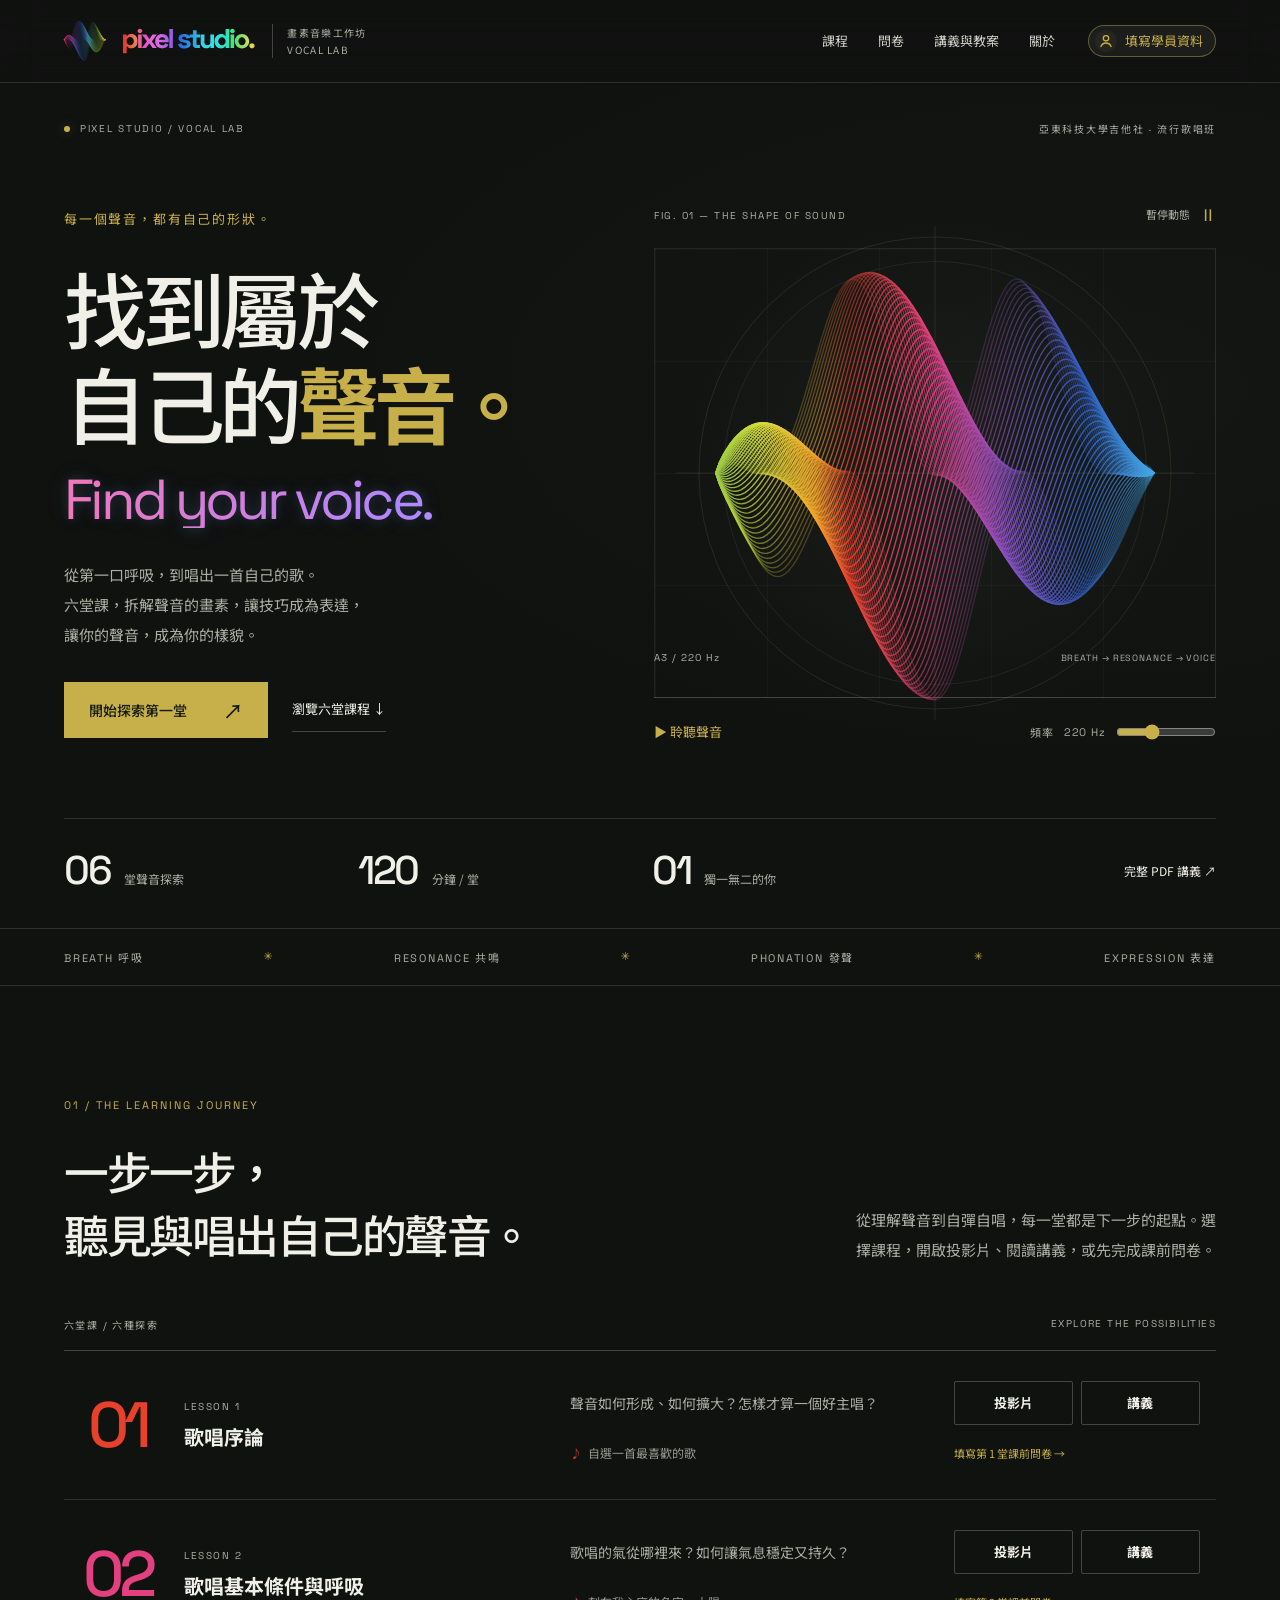
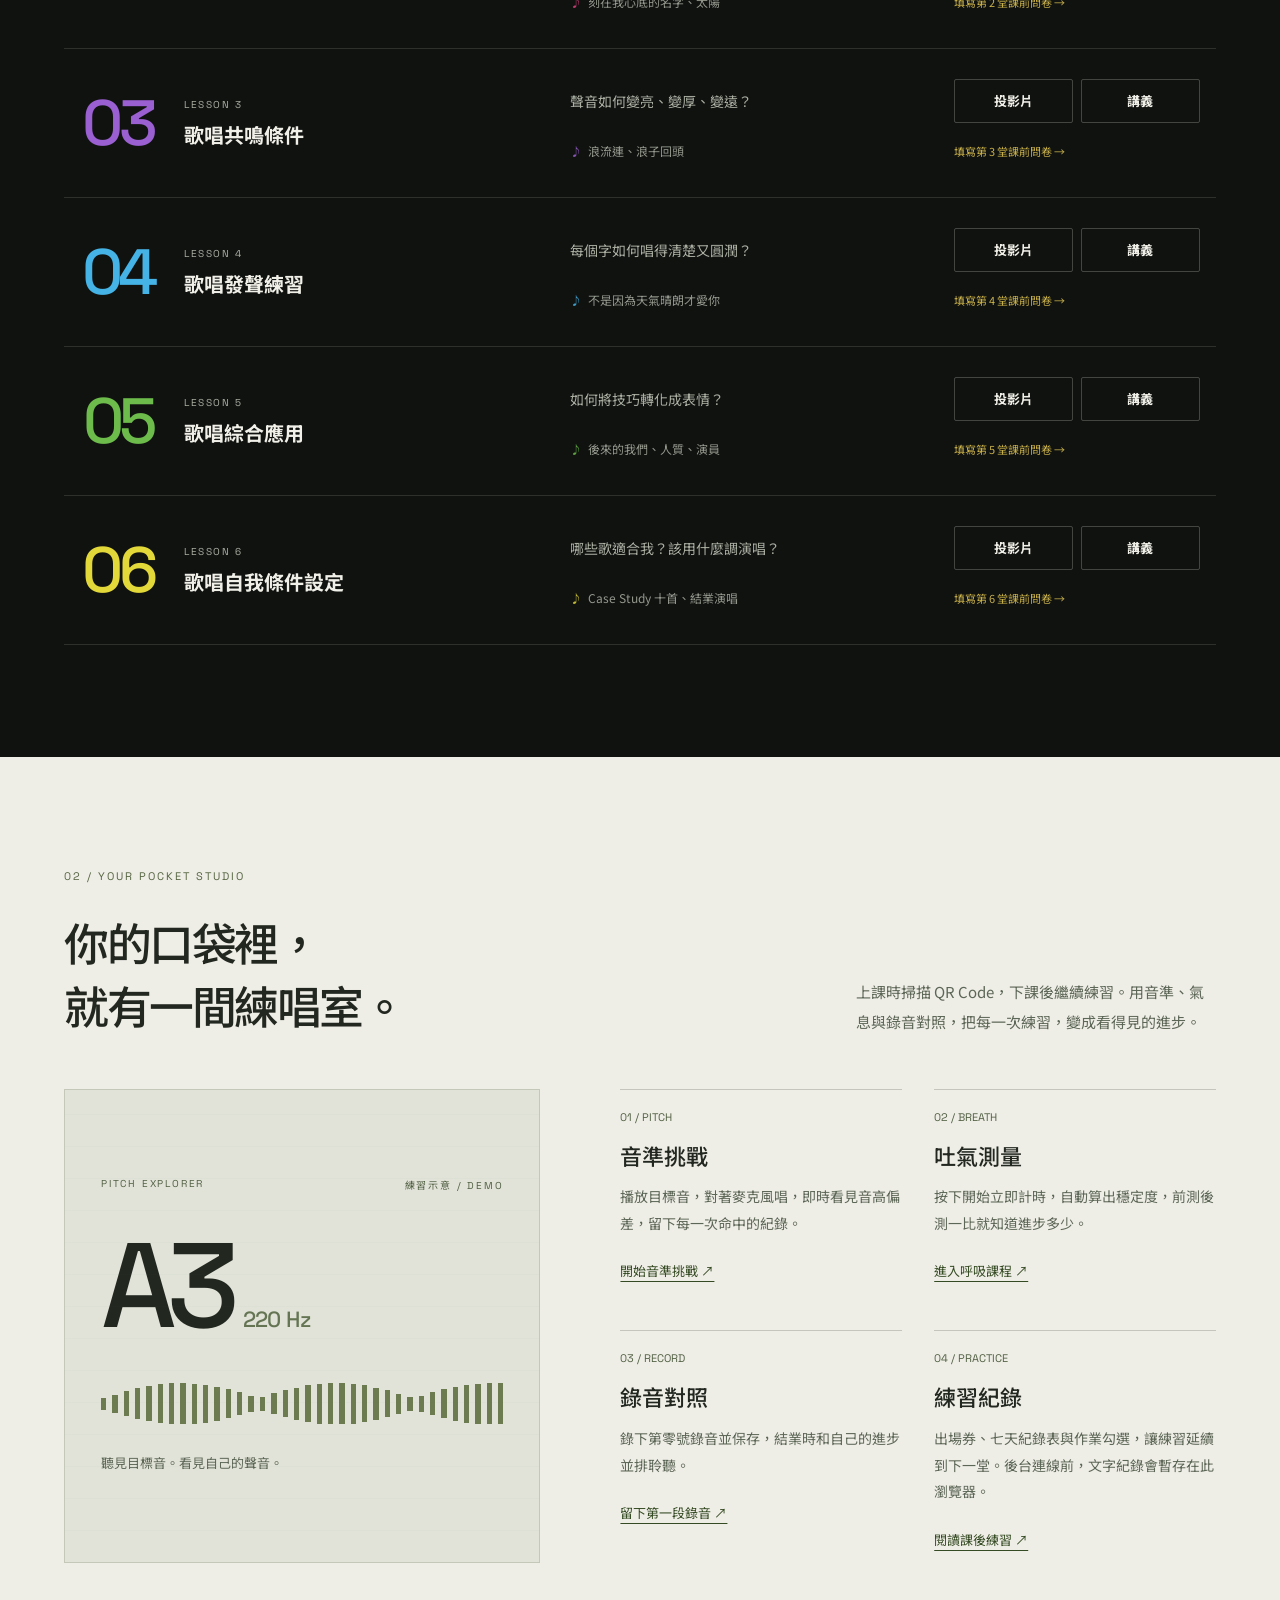
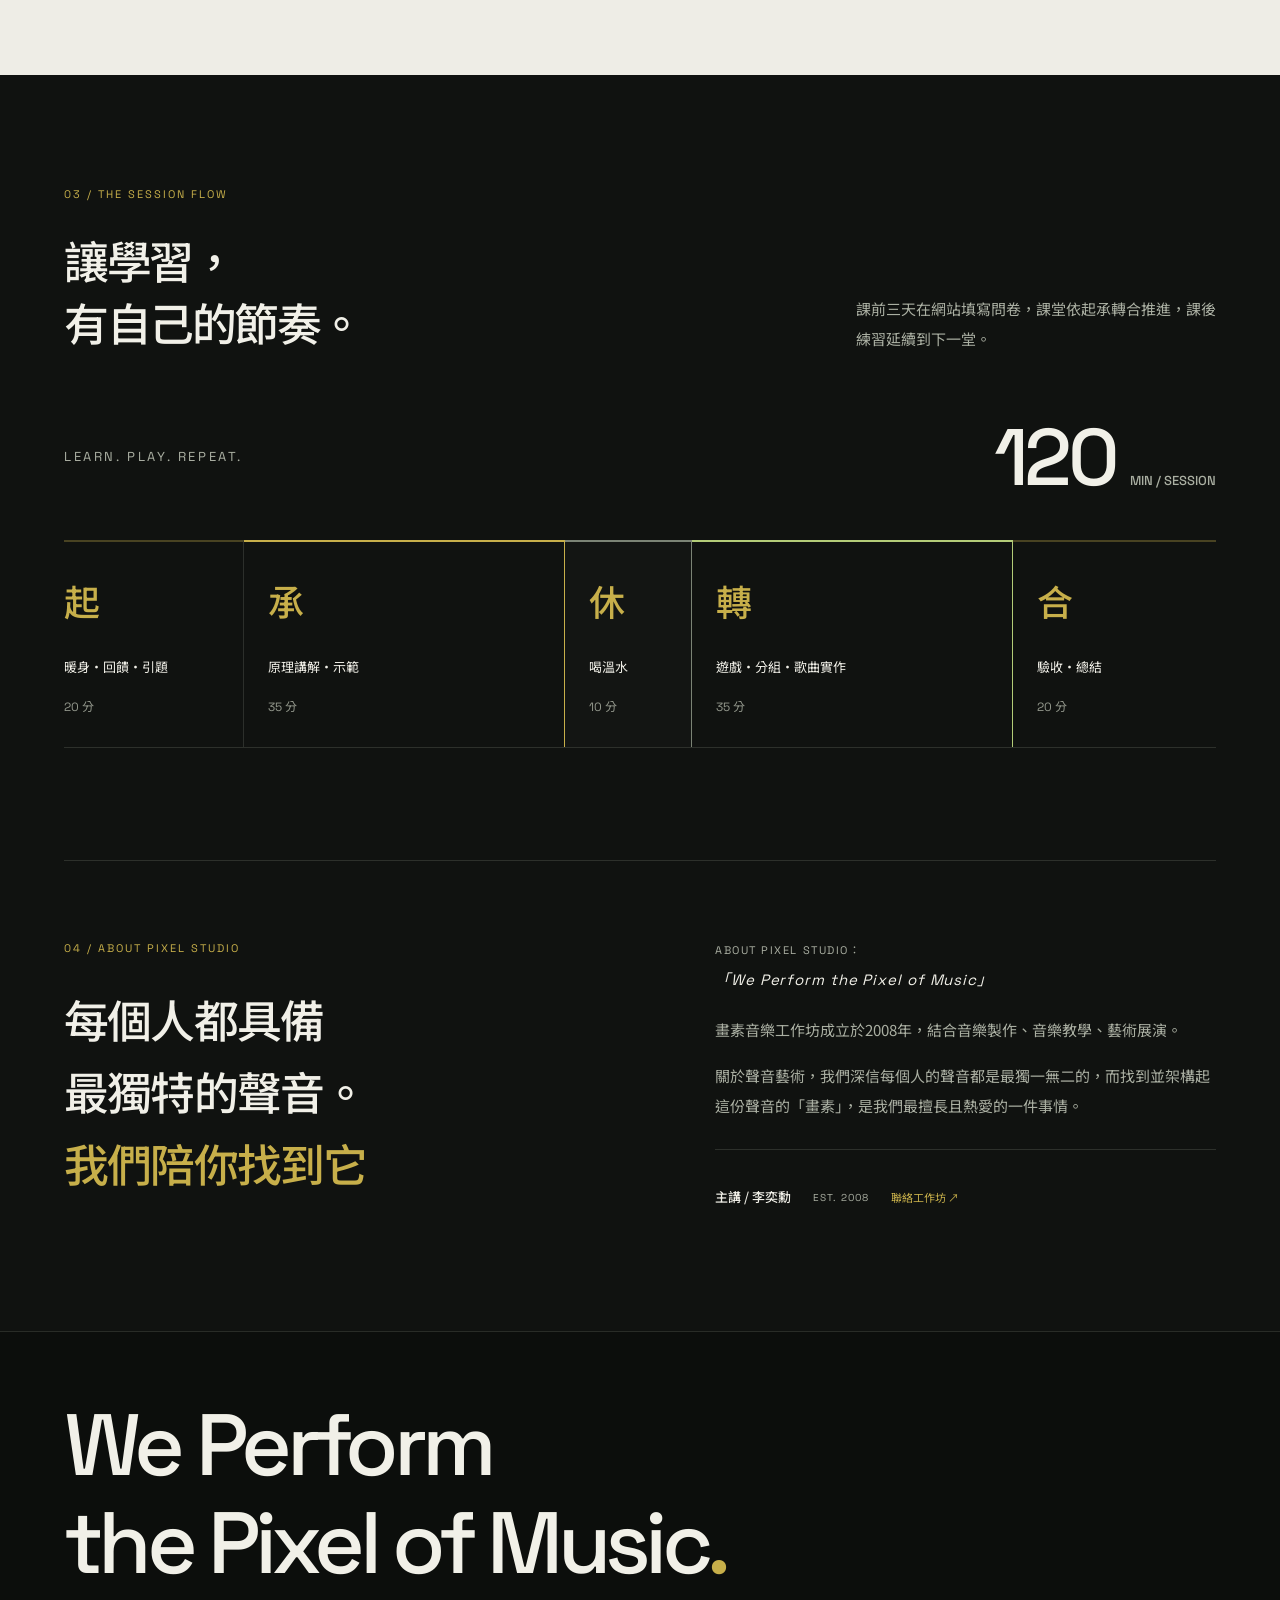
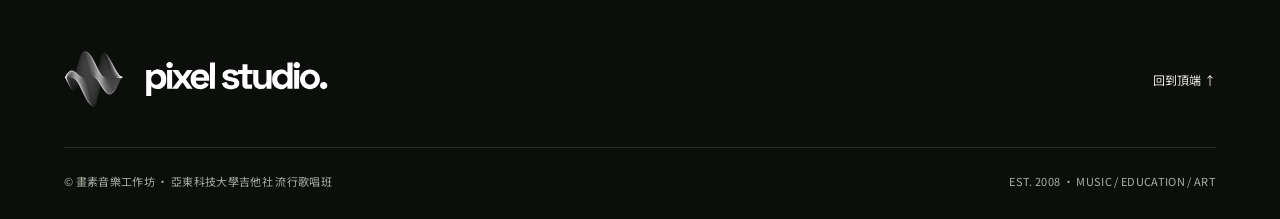
==== index.html @ fdefd4eb "Refine Pixel Studio homepage art direction and accessible sound interaction" ====
<!doctype html>
<html lang="zh-Hant">
<head>
<meta charset="utf-8">
<meta name="viewport" content="width=device-width, initial-scale=1, viewport-fit=cover">
<title>Pixel Studio 畫素音樂工作坊｜聲音探索・流行歌唱班</title>
<meta name="description" content="亞東科技大學吉他社流行歌唱班：六堂課的講義、教案與互動課堂投影片。主講：畫素音樂工作坊 李奕勳。">
<link rel="icon" href="assets/favicon.ico?v=2" sizes="any">
<link rel="icon" type="image/png" sizes="48x48" href="assets/favicon.png?v=2">
<link rel="icon" type="image/png" sizes="192x192" href="assets/favicon-192.png?v=2">
<link rel="apple-touch-icon" href="assets/apple-touch-icon.png?v=2">
<meta name="theme-color" content="#101210">
<meta property="og:title" content="流行歌唱班｜畫素音樂工作坊 Pixel Studio">
<meta property="og:description" content="六堂課，找到屬於自己的聲音。">
<meta property="og:image" content="https://leoleehr.github.io/vocal_music/assets/og-image.png">
<link rel="preconnect" href="https://fonts.googleapis.com">
<link rel="preconnect" href="https://fonts.gstatic.com" crossorigin>
<link href="https://fonts.googleapis.com/css2?family=Noto+Sans+TC:wght@400;500;700;900&family=Space+Grotesk:wght@500;700&display=swap" rel="stylesheet">
<link href="https://fonts.googleapis.com/css2?family=Allura&text=We%20Perform%20the%20Pixel%20of%20Music&display=swap" rel="stylesheet">
<link rel="stylesheet" href="assets/site.css?v=20261008v">
<link rel="stylesheet" href="assets/backend.css?v=20261008v">
<link rel="stylesheet" href="assets/responsive.css?v=20261008v">
<link rel="stylesheet" href="assets/studio.css?v=20261008v">
<link rel="stylesheet" href="assets/home-art-direction.css?v=20261008w">
</head>
<body id="top" class="home">
<a class="skip-link" href="#main">跳至主要內容</a>
<header class="topbar">
  <div class="wrap">
    <a class="brand" href="index.html" aria-label="pixel studio 畫素音樂工作坊 VOCAL LAB 首頁"><img class="brand-logo" src="assets/brand/pixel-studio-horizontal.svg" alt="pixel studio" width="2400" height="720"><span class="brand-caption">畫素音樂工作坊<br>VOCAL LAB</span></a>
    <nav aria-label="網站導覽">
      <a href="#lessons">課程</a>
      <a href="survey.html">問卷</a>
      <a href="handbook.html">講義與教案</a>
      <a href="#about">關於</a>
    </nav>
  </div>
</header>

<main id="main" tabindex="-1">
<section class="home-hero" aria-labelledby="hero-title">
  <div class="wrap">
    <div class="hero-meta"><span><i class="live-dot" aria-hidden="true"></i>PIXEL STUDIO / VOCAL LAB</span><span>亞東科技大學吉他社 · 流行歌唱班</span></div>
    <div class="hero-grid">
      <div class="hero-copy">
        <div class="hero-kicker">每一個聲音，都有自己的形狀。</div>
        <h1 id="hero-title">找到屬於<br>自己的<em>聲音。</em></h1>
        <div class="english" aria-hidden="true">Find your voice.</div>
        <p>從第一口呼吸，到唱出一首自己的歌。<br>六堂課，拆解聲音的畫素，讓技巧成為表達，<br>讓你的聲音，成為你的樣貌。</p>
        <div class="hero-actions"><a class="btn primary" href="slides/lesson-01/index.html">開始探索第一堂 <span class="arrow" aria-hidden="true">↗</span></a><a class="text-link" href="#lessons">瀏覽六堂課程 ↓</a></div>
      </div>
      <div class="voice-art">
        <span class="art-label">FIG. 01 — THE SHAPE OF SOUND</span><button class="motion-toggle" type="button" id="voice-motion" aria-pressed="false" title="聲波色彩流動">暫停動態 <span aria-hidden="true">Ⅱ</span></button>
        <svg viewBox="0 0 500 500" role="img" aria-label="由多條彩虹流動聲波構成的聲音雕塑"><defs><linearGradient id="voice-gradient" x1="0" y1="0" x2="500" y2="0" gradientUnits="userSpaceOnUse" spreadMethod="repeat"><stop stop-color="#e8412b"/><stop offset=".14" stop-color="#e2407f"/><stop offset=".28" stop-color="#8a4fc0"/><stop offset=".42" stop-color="#2f5fc4"/><stop offset=".56" stop-color="#45b3e6"/><stop offset=".7" stop-color="#6cbb4b"/><stop offset=".84" stop-color="#d6e03a"/><stop offset=".94" stop-color="#f4a62a"/><stop offset="1" stop-color="#e8412b"/></linearGradient></defs><g stroke="#d3ed8920" stroke-width=".7"><path d="M20 250H480M250 30V470"/><circle cx="250" cy="250" r="210" fill="none"/></g><g class="voice-lines" fill="none" stroke="url(#voice-gradient)" stroke-width="1.2" id="voice-lines"></g></svg>
        <span class="art-caption" aria-hidden="true">BREATH → RESONANCE → VOICE</span>
        <span class="art-coordinate" aria-hidden="true">A3 / 220 Hz</span>
        <div class="voice-controls"><button type="button" id="voice-play" aria-pressed="false">▶ 聆聽聲音</button><label for="voice-frequency">頻率 <span id="voice-value">220 Hz</span><input id="voice-frequency" type="range" min="110" max="440" value="220" step="1" aria-label="聲波頻率（Hz）"></label></div>
      </div>
    </div>
    <div class="hero-bottom"><div><b>06</b><span>堂聲音探索</span></div><div><b>120</b><span>分鐘 / 堂</span></div><div><b>01</b><span>獨一無二的你</span></div><a href="docs/vocal-class-handbook.pdf" download="流行歌唱班_講義與教案.pdf">完整 PDF 講義 ↗</a></div>
  </div>
</section>
<div class="studio-band" aria-hidden="true"><div class="wrap"><span>BREATH 呼吸</span><i>✳</i><span>RESONANCE 共鳴</span><i>✳</i><span>PHONATION 發聲</span><i>✳</i><span>EXPRESSION 表達</span></div></div>
<section class="block" id="lessons">
  <div class="wrap">
    <div class="section-index">01 / THE LEARNING JOURNEY</div>
    <div class="sec-head">
      <h2>一步一步，<br>聽見與唱出自己的聲音。</h2>
      <p>從理解聲音到自彈自唱，每一堂都是下一步的起點。選擇課程，開啟投影片、閱讀講義，或先完成課前問卷。</p>
    </div>
    <div class="journey-label" aria-hidden="true"><span>六堂課 / 六種探索</span><span>EXPLORE THE POSSIBILITIES</span></div>
    <div class="lessons">
      <article class="lesson" style="--c:#e8412b">
        <div class="top"><div class="no">01</div><h3><small>LESSON 1</small>歌唱序論</h3></div>
        <p class="q">聲音如何形成、如何擴大？怎樣才算一個好主唱？</p>
        <p class="songs">自選一首最喜歡的歌</p>
        <div class="links"><a class="main" href="slides/lesson-01/index.html">投影片</a><a href="handbook.html#lesson-1">講義</a></div>
        <a class="survey-link" href="survey.html?id=pre-1">填寫第 1 堂課前問卷 →</a>
      </article>
      <article class="lesson" style="--c:#e2407f">
        <div class="top"><div class="no">02</div><h3><small>LESSON 2</small>歌唱基本條件與呼吸</h3></div>
        <p class="q">歌唱的氣從哪裡來？如何讓氣息穩定又持久？</p>
        <p class="songs">刻在我心底的名字、太陽</p>
        <div class="links"><a class="main" href="slides/lesson-02/index.html">投影片</a><a href="handbook.html#lesson-2">講義</a></div>
        <a class="survey-link" href="survey.html?id=pre-2">填寫第 2 堂課前問卷 →</a>
      </article>
      <article class="lesson" style="--c:#9a5fd0">
        <div class="top"><div class="no">03</div><h3><small>LESSON 3</small>歌唱共鳴條件</h3></div>
        <p class="q">聲音如何變亮、變厚、變遠？</p>
        <p class="songs">浪流連、浪子回頭</p>
        <div class="links"><a class="main" href="slides/lesson-03/index.html">投影片</a><a href="handbook.html#lesson-3">講義</a></div>
        <a class="survey-link" href="survey.html?id=pre-3">填寫第 3 堂課前問卷 →</a>
      </article>
      <article class="lesson" style="--c:#45b3e6">
        <div class="top"><div class="no">04</div><h3><small>LESSON 4</small>歌唱發聲練習</h3></div>
        <p class="q">每個字如何唱得清楚又圓潤？</p>
        <p class="songs">不是因為天氣晴朗才愛你</p>
        <div class="links"><a class="main" href="slides/lesson-04/index.html">投影片</a><a href="handbook.html#lesson-4">講義</a></div>
        <a class="survey-link" href="survey.html?id=pre-4">填寫第 4 堂課前問卷 →</a>
      </article>
      <article class="lesson" style="--c:#6cbb4b">
        <div class="top"><div class="no">05</div><h3><small>LESSON 5</small>歌唱綜合應用</h3></div>
        <p class="q">如何將技巧轉化成表情？</p>
        <p class="songs">後來的我們、人質、演員</p>
        <div class="links"><a class="main" href="slides/lesson-05/index.html">投影片</a><a href="handbook.html#lesson-5">講義</a></div>
        <a class="survey-link" href="survey.html?id=pre-5">填寫第 5 堂課前問卷 →</a>
      </article>
      <article class="lesson" style="--c:#e3d83a">
        <div class="top"><div class="no">06</div><h3><small>LESSON 6</small>歌唱自我條件設定</h3></div>
        <p class="q">哪些歌適合我？該用什麼調演唱？</p>
        <p class="songs">Case Study 十首、結業演唱</p>
        <div class="links"><a class="main" href="slides/lesson-06/index.html">投影片</a><a href="handbook.html#lesson-6">講義</a></div>
        <a class="survey-link" href="survey.html?id=pre-6">填寫第 6 堂課前問卷 →</a>
      </article>
    </div>
  </div>
</section>

<section class="block tools-section" id="tools">
  <div class="wrap">
    <div class="section-index">02 / YOUR POCKET STUDIO</div>
    <div class="sec-head">
      <h2>你的口袋裡，<br>就有一間練唱室。</h2>
      <p>上課時掃描 QR Code，下課後繼續練習。用音準、氣息與錄音對照，把每一次練習，變成看得見的進步。</p>
    </div>
    <div class="practice-layout"><div class="practice-display" aria-hidden="true"><div class="practice-top"><span>PITCH EXPLORER</span><span>練習示意 / DEMO</span></div><div class="practice-note">A3<small>220 Hz</small></div><div class="meter"><i style="--h:12px"></i><i style="--h:18px"></i><i style="--h:25px"></i><i style="--h:31px"></i><i style="--h:35px"></i><i style="--h:39px"></i><i style="--h:41px"></i><i style="--h:41px"></i><i style="--h:40px"></i><i style="--h:38px"></i><i style="--h:34px"></i><i style="--h:29px"></i><i style="--h:23px"></i><i style="--h:16px"></i><i style="--h:14px"></i><i style="--h:21px"></i><i style="--h:27px"></i><i style="--h:32px"></i><i style="--h:37px"></i><i style="--h:40px"></i><i style="--h:41px"></i><i style="--h:41px"></i><i style="--h:40px"></i><i style="--h:37px"></i><i style="--h:32px"></i><i style="--h:27px"></i><i style="--h:20px"></i><i style="--h:14px"></i><i style="--h:16px"></i><i style="--h:23px"></i><i style="--h:29px"></i><i style="--h:34px"></i><i style="--h:38px"></i><i style="--h:40px"></i><i style="--h:41px"></i><i style="--h:41px"></i></div><div class="practice-caption">聽見目標音。看見自己的聲音。</div></div><div class="features">
      <div class="feature"><i>01 / PITCH</i><b>音準挑戰</b><span>播放目標音，對著麥克風唱，即時看見音高偏差，留下每一次命中的紀錄。</span><a class="feature-link" href="slides/lesson-02/index.html#s6">開始音準挑戰 ↗</a></div>
      <div class="feature"><i>02 / BREATH</i><b>吐氣測量</b><span>按下開始立即計時，自動算出穩定度，前測後測一比就知道進步多少。</span><a class="feature-link" href="slides/lesson-02/index.html#s3">進入呼吸課程 ↗</a></div>
      <div class="feature"><i>03 / RECORD</i><b>錄音對照</b><span>錄下第零號錄音並保存，結業時和自己的進步並排聆聽。</span><a class="feature-link" href="slides/lesson-01/index.html#s18">留下第一段錄音 ↗</a></div>
      <div class="feature"><i>04 / PRACTICE</i><b>練習紀錄</b><span>出場券、七天紀錄表與作業勾選，讓練習延續到下一堂。後台連線前，文字紀錄會暫存在此瀏覽器。</span><a class="feature-link" href="handbook.html">閱讀課後練習 ↗</a></div>
    </div>
  </div>
  </div>
</section>

<section class="block">
  <div class="wrap">
    <div class="section-index">03 / THE SESSION FLOW</div>
    <div class="sec-head">
      <h2>讓學習，<br>有自己的節奏。</h2>
      <p>課前三天在網站填寫問卷，課堂依起承轉合推進，課後練習延續到下一堂。</p>
    </div>
    <div class="session-head"><span class="eyebrow">LEARN. PLAY. REPEAT.</span><div class="session-total">120 <small>MIN / SESSION</small></div></div>
    <div class="rhythm">
      <div style="flex:20;background:#2f5fc4"><b>起</b>暖身・回饋・引題<br><small>20 分</small></div>
      <div style="flex:35;background:#d6cf2c;color:#1a1800"><b>承</b>原理講解・示範<br><small>35 分</small></div>
      <div style="flex:10;background:#33333b"><b>休</b>喝溫水<br><small>10 分</small></div>
      <div style="flex:35;background:#e0402b"><b>轉</b>遊戲・分組・歌曲實作<br><small>35 分</small></div>
      <div style="flex:20;background:#4f9e3a"><b>合</b>驗收・總結<br><small>20 分</small></div>
    </div>
  </div>
</section>

<section class="block" id="about">
  <div class="wrap">
    <div class="about"><div><div class="section-index">04 / ABOUT PIXEL STUDIO</div><h2 class="about-statement">每個人都具備<br>最獨特的聲音。<br><em>我們陪你找到它</em></h2></div><div class="about-copy"><p class="about-label">ABOUT PIXEL STUDIO：</p><p class="since">「We Perform the Pixel of Music」</p><p>畫素音樂工作坊成立於2008年，結合音樂製作、音樂教學、藝術展演。</p><p>關於聲音藝術，我們深信每個人的聲音都是最獨一無二的，而找到並架構起這份聲音的「畫素」，是我們最擅長且熱愛的一件事情。</p><div class="about-credit"><b>主講 / 李奕勳</b><span>EST. 2008</span><a href="mailto:musicallanding@gmail.com">聯絡工作坊 ↗</a></div></div></div>
  </div>
</section>
</main>
<footer><div class="wrap"><p class="footer-manifesto">We Perform<br>the Pixel of Music<span aria-hidden="true">.</span></p><div class="footer-main"><img class="footer-logo" src="assets/brand/pixel-studio-horizontal-mono-white.svg" alt="pixel studio" width="2400" height="720" loading="lazy"><a href="#top">回到頂端 ↑</a></div><div class="footer-bottom"><span>© 畫素音樂工作坊 · 亞東科技大學吉他社 流行歌唱班</span><span>EST. 2008 · MUSIC / EDUCATION / ART</span></div></div></footer>

<nav class="tabbar" aria-label="主選單">
  <a href="#top" class="cur" data-sec="top"><svg viewBox="0 0 24 24" fill="none" stroke="currentColor" stroke-width="2" stroke-linecap="round" stroke-linejoin="round" aria-hidden="true"><path d="M3 11l9-7 9 7v9a1 1 0 0 1-1 1h-5v-6h-6v6H4a1 1 0 0 1-1-1z"/></svg>首頁</a>
  <a href="#lessons" data-sec="lessons"><svg viewBox="0 0 24 24" fill="none" stroke="currentColor" stroke-width="2" stroke-linecap="round" stroke-linejoin="round" aria-hidden="true"><rect x="3" y="4" width="18" height="13" rx="2"/><path d="M8 21h8M12 17v4"/></svg>課程</a>
  <a href="handbook.html"><svg viewBox="0 0 24 24" fill="none" stroke="currentColor" stroke-width="2" stroke-linecap="round" stroke-linejoin="round" aria-hidden="true"><path d="M4 19.5A2.5 2.5 0 0 1 6.5 17H20V3H6.5A2.5 2.5 0 0 0 4 5.5z"/><path d="M4 19.5V21h16"/></svg>講義</a>
  <a href="survey.html"><svg viewBox="0 0 24 24" fill="none" stroke="currentColor" stroke-width="2" stroke-linecap="round" stroke-linejoin="round" aria-hidden="true"><path d="M9 4h6a1 1 0 0 1 1 1v1H8V5a1 1 0 0 1 1-1z"/><path d="M8 5H6a1 1 0 0 0-1 1v14a1 1 0 0 0 1 1h12a1 1 0 0 0 1-1V6a1 1 0 0 0-1-1h-2"/><path d="M9 12l2 2 4-4"/></svg>問卷</a>
</nav>

<script src="assets/pixel.js?v=20261008v"></script>
<script src="assets/studio.js?v=20261008w"></script>
<script src="assets/config.js?v=20261008v"></script>
<script src="assets/backend.js?v=20261008v"></script>
<script>
(function () {
  var tabs = [].slice.call(document.querySelectorAll('.tabbar a[data-sec]'));
  function cur() {
    var id = 'top';
    ['lessons'].forEach(function (s) { var e = document.getElementById(s); if (e && e.getBoundingClientRect().top < innerHeight * 0.4) id = s; });
    tabs.forEach(function (a) { var active = a.getAttribute('data-sec') === id; a.classList.toggle('cur', active); if (active) a.setAttribute('aria-current', 'location'); else a.removeAttribute('aria-current'); });
    document.querySelectorAll('.topbar nav a[href^="#"]').forEach(function (a) {
      var section = document.querySelector(a.getAttribute('href'));
      var active = section && section.getBoundingClientRect().top < innerHeight * 0.4 && section.getBoundingClientRect().bottom > innerHeight * 0.4;
      if (active) a.setAttribute('aria-current', 'location'); else a.removeAttribute('aria-current');
    });
  }
  addEventListener('scroll', cur, { passive: true }); cur();
})();
</script>
</body>
</html>
---- assets/site.css ----
/* ===== Pixel Studio 課程網站：設計系統 v3（首頁、講義） ===== */
:root{
  --bg:#09090b; --surface:#131317; --card:#18181e; --card-2:#202028;
  --ink:#f3f0e9; --muted:#9d998f; --faint:#6d6a64;
  --line:rgba(255,255,255,.08); --line-2:rgba(255,255,255,.14);
  --blue:#45b3e6; --yellow:#e3d83a; --red:#ec4a36; --green:#6cbb4b; --accent:#C7AF4A; --amber:var(--accent);
  --rainbow:linear-gradient(90deg,#e8412b,#e2407f,#8a4fc0,#2f5fc4,#45b3e6,#6cbb4b,#d6e03a,#f4a62a,#e8412b);
  --r-lg:22px; --r:16px; --r-sm:12px;
  --display:"Space Grotesk","Noto Sans TC",system-ui,sans-serif;
  --tabbar:0px;
}
*{box-sizing:border-box;margin:0;padding:0}
html{scroll-behavior:smooth;scroll-padding-top:72px}
body{background:var(--bg);color:var(--ink);font-family:"Noto Sans TC",system-ui,sans-serif;line-height:1.75;-webkit-font-smoothing:antialiased;-webkit-tap-highlight-color:transparent;padding-bottom:var(--tabbar)}
body::before{content:"";position:fixed;inset:0;pointer-events:none;z-index:-1;
  background:radial-gradient(60% 45% at 85% 0%,rgba(199,175,74,.09),transparent 70%),radial-gradient(50% 40% at 0% 30%,rgba(69,179,230,.06),transparent 70%)}
a{color:var(--amber)}
img{max-width:100%;height:auto;display:block}
.wrap{max-width:1080px;margin:0 auto;padding:0 24px}
.eyebrow{font-family:var(--display);font-size:13px;letter-spacing:.2em;color:var(--muted);text-transform:uppercase}

/* logo */
.pixel-logo{display:block;max-width:100%}
.pixel-logo img{display:block;width:100%;height:auto}
img.pixel-word{display:block;width:auto}
/* 彩虹渲染 Logo：以原始 Logo 輪廓裁切流動色帶 */
.pl-art{position:relative;display:block;isolation:isolate}
.pl-art img{position:relative;z-index:1;opacity:0}
.pl-art::before{content:"";position:absolute;inset:0;z-index:0;background:var(--rainbow);background-size:100% 100%;-webkit-mask:var(--logo) center/contain no-repeat;mask:var(--logo) center/contain no-repeat;filter:saturate(1.15);opacity:.94}
.pl-art::after{content:"";position:absolute;inset:0;z-index:2;pointer-events:none;
  background:linear-gradient(105deg,transparent 0%,transparent 38%,rgba(255,255,255,.8) 47%,rgba(255,236,200,.55) 53%,transparent 62%,transparent 100%);background-size:250% 100%;
  -webkit-mask:var(--logo) center/contain no-repeat;mask:var(--logo) center/contain no-repeat;mix-blend-mode:screen;opacity:.85;animation:pl-flow 5.5s linear infinite}
@keyframes pl-flow{0%{background-position:120% 0}100%{background-position:-120% 0}}
.pixel-tagline{display:block;margin-top:12px;font-family:var(--display);font-size:11px;font-weight:500;letter-spacing:.32em;text-transform:uppercase;color:var(--muted);white-space:nowrap}

/* top bar */
.topbar{position:sticky;top:0;z-index:20;background:rgba(9,9,11,.82);backdrop-filter:saturate(1.4) blur(14px);-webkit-backdrop-filter:saturate(1.4) blur(14px);border-bottom:1px solid var(--line)}
.topbar .wrap{display:flex;align-items:center;justify-content:space-between;height:60px;gap:16px}
.topbar .brand{display:flex;align-items:center;gap:12px;text-decoration:none;color:var(--muted);font-size:13px;letter-spacing:.08em}
.topbar .pixel-word{height:15px}
.brand-en{font-family:"Allura",cursive;font-size:28px;font-weight:400;letter-spacing:.01em;line-height:1;color:#f3f0e9;white-space:nowrap}
.hero-cn{font-family:"Noto Sans TC",system-ui,sans-serif;font-weight:500;font-size:20px;letter-spacing:.28em;color:#f3f0e9;margin:-14px 0 26px;padding-left:.22em}
.br-m{display:none}
.topbar nav{display:flex;gap:4px}
.topbar nav a{color:var(--ink);text-decoration:none;font-size:15px;padding:8px 14px;border-radius:999px;opacity:.85}
.topbar nav a:hover,.topbar nav a.cur{opacity:1;background:rgba(255,255,255,.07)}
.topbar .bar-progress{position:absolute;left:0;bottom:-1px;height:2px;width:0;background:var(--rainbow)}

/* buttons */
.btn{display:inline-flex;align-items:center;justify-content:center;gap:8px;font:inherit;font-size:16px;font-weight:700;min-height:48px;padding:0 22px;border-radius:var(--r-sm);text-decoration:none;border:1px solid var(--line-2);color:var(--ink);background:var(--card-2);transition:filter .15s,border-color .15s}
.btn:hover{border-color:var(--amber)}
.btn.primary{background:var(--amber);color:#1a1200;border-color:var(--amber)}
.btn.primary:hover{filter:brightness(1.08)}
.btn svg{width:18px;height:18px}

/* hero */
.hero{padding:64px 0 40px;text-align:center}
.hero .pixel-logo{width:min(412px,82%);margin:0 auto 36px;display:flex;flex-direction:column;align-items:center}
.hero h1{font-size:40px;line-height:1.3;font-weight:700;margin:14px 0 16px;letter-spacing:.02em}
.hero p.sub{font-size:18px;color:var(--muted);max-width:36em;margin:0 auto}
.cta{display:flex;gap:12px;flex-wrap:wrap;margin-top:28px;justify-content:center}
.stats{display:flex;justify-content:center;gap:12px;margin-top:40px;flex-wrap:wrap}
.stat{background:var(--surface);border:1px solid var(--line);border-radius:var(--r);padding:14px 22px;min-width:150px;text-align:left}
.stat b{display:block;font-family:var(--display);font-size:30px;line-height:1.1}
.stat span{font-size:13px;color:var(--muted)}

/* sections */
section.block{padding:44px 0}
.sec-head{display:flex;align-items:flex-end;justify-content:space-between;gap:16px;margin-bottom:20px}
.sec-head h2{font-size:28px;font-weight:700;line-height:1.3;letter-spacing:.02em}
.sec-head p{color:var(--muted);font-size:15px;max-width:30em}

/* lessons */
.lessons{display:grid;grid-template-columns:repeat(3,1fr);gap:14px}
.lesson{position:relative;background:var(--surface);border:1px solid var(--line);border-radius:var(--r-lg);padding:20px;display:flex;flex-direction:column;gap:10px;overflow:hidden}
.lesson::after{content:"";position:absolute;right:-30px;top:-30px;width:120px;height:120px;border-radius:50%;background:var(--c);opacity:.12;filter:blur(20px);pointer-events:none}
.lesson .top{display:flex;align-items:center;gap:14px}
.lesson .no{flex:none;width:48px;height:48px;border-radius:14px;display:grid;place-items:center;font-family:var(--display);font-weight:700;font-size:20px;color:#0b0b0b;background:var(--c)}
.lesson h3{font-size:18px;line-height:1.35}
.lesson h3 small{display:block;font-size:12px;color:var(--muted);font-weight:500;letter-spacing:.08em;font-family:var(--display)}
.lesson .q{font-size:14.5px;color:var(--muted);flex:1;line-height:1.6}
.lesson .songs{font-size:13.5px;color:var(--ink);opacity:.85;display:flex;gap:6px;align-items:baseline}
.lesson .songs::before{content:"♪";color:var(--c)}
.lesson .links{display:flex;gap:8px}
.survey-link{display:inline-flex;align-items:center;gap:6px;font-size:13.5px;font-weight:700;color:var(--amber);text-decoration:none;margin-top:2px}
.survey-link:hover{text-decoration:underline}
.md .survey-link{margin:0 0 12px}
.lesson .links a,.lesson .links span{flex:1;display:flex;align-items:center;justify-content:center;min-height:42px;font-size:14px;font-weight:700;border-radius:var(--r-sm);border:1px solid var(--line-2);text-decoration:none;color:var(--ink);background:var(--card-2)}
.lesson .links a.main{background:var(--c);border-color:transparent;color:#0b0b0b}
.lesson .links span{color:var(--faint);border-style:dashed;background:transparent;font-weight:500}

/* features */
.features{display:grid;grid-template-columns:repeat(4,1fr);gap:12px}
.feature{background:var(--surface);border:1px solid var(--line);border-radius:var(--r);padding:18px}
.feature i{display:grid;place-items:center;width:40px;height:40px;border-radius:12px;background:rgba(199,175,74,.12);color:var(--amber);font-style:normal;font-size:20px;margin-bottom:12px}
.feature b{display:block;font-size:16px;margin-bottom:4px}
.feature span{font-size:13.5px;color:var(--muted);line-height:1.6;display:block}

/* rhythm */
.rhythm{display:flex;gap:6px}
.rhythm div{border-radius:var(--r-sm);padding:16px 14px;color:#fff;font-size:14px;line-height:1.45}
.rhythm b{display:block;font-size:22px;font-family:var(--display)}
.rhythm small{opacity:.85}

/* about */
.about{display:grid;grid-template-columns:1fr auto;gap:40px;align-items:start;background:var(--surface);border:1px solid var(--line);border-radius:var(--r-lg);padding:32px}
.about p{color:var(--muted)}
.about .since{font-style:italic;letter-spacing:.06em;color:var(--ink);margin-top:10px;font-family:var(--display)}
.since-block{justify-self:end;display:flex;align-items:baseline;gap:8px;border:1px solid var(--line-2);border-radius:999px;padding:6px 14px;white-space:nowrap}
.since-year{font-size:16px;font-weight:700;line-height:1;letter-spacing:.02em;font-family:var(--display);background:var(--rainbow);-webkit-background-clip:text;background-clip:text;color:transparent}
.since-cap{font-size:10px;letter-spacing:.32em;color:var(--muted);margin-top:0;text-transform:uppercase;font-family:var(--display)}

footer{margin-top:24px;padding:28px 0 40px;color:var(--faint);font-size:13px;text-align:center}

/* tab bar（手機） */
.tabbar{display:none}

/* ===== 講義頁 ===== */
.toc{position:sticky;top:60px;z-index:19;background:rgba(9,9,11,.86);backdrop-filter:blur(12px);-webkit-backdrop-filter:blur(12px);border-bottom:1px solid var(--line)}
.toc .wrap{display:flex;gap:6px;overflow-x:auto;padding:10px 24px;scrollbar-width:none}
.toc .wrap::-webkit-scrollbar{display:none}
.toc a{flex:none;font-size:14px;padding:6px 14px;border-radius:999px;color:var(--muted);text-decoration:none;border:1px solid var(--line)}
.toc a.cur{color:#1a1200;background:var(--amber);border-color:var(--amber);font-weight:700}
.dl-bar{display:flex;align-items:center;justify-content:space-between;gap:16px;max-width:820px;margin-left:0;margin-top:22px;padding:14px 16px 14px 20px;border-radius:var(--r);background:linear-gradient(120deg,rgba(199,175,74,.12),rgba(199,175,74,.03));border:1px solid rgba(199,175,74,.3)}
.dl-bar b{display:block;font-size:15px}
.dl-bar span{display:block;font-size:13px;color:var(--muted)}
.md{padding-top:28px;padding-bottom:40px;max-width:820px}
.md>h1{font-size:30px;line-height:1.35;font-weight:700;margin:8px 0 4px;letter-spacing:.02em}
.md>h1+p{color:var(--muted);font-size:14px;font-family:var(--display)}
.lesson-head{margin:56px 0 18px;padding:22px 22px 20px;border-radius:var(--r-lg);background:var(--surface);border:1px solid var(--line);position:relative;overflow:hidden;scroll-margin-top:120px}
.lesson-head::before{content:"";position:absolute;left:0;right:0;top:0;height:3px;background:var(--c,var(--rainbow))}
.lesson-head .lh-no{font-family:var(--display);font-size:13px;letter-spacing:.2em;color:var(--c,var(--muted));font-weight:700}
.lesson-head h2{font-size:25px;line-height:1.35;font-weight:700;margin-top:4px;letter-spacing:.02em}
.lesson-head h2 small{display:block;font-size:14px;color:var(--muted);font-weight:500;font-family:var(--display);letter-spacing:.04em;margin-top:2px}
.lesson-songs{margin:0 0 22px;padding:14px;border-radius:var(--r);background:rgba(255,255,255,.02);border:1px dashed var(--line-2)}
.ls-title{display:flex;align-items:baseline;gap:10px;font-weight:700;font-size:15px;margin-bottom:10px}
.ls-title span{font-size:12.5px;color:var(--muted);font-weight:400}
.md h3{display:flex;align-items:center;gap:10px;font-size:19px;margin:34px 0 12px;scroll-margin-top:120px}
.md h3::before{content:"";width:6px;height:20px;border-radius:3px;background:var(--amber);flex:none}
.md p,.md li{font-size:16.5px}
.md p{margin:10px 0}
.md ul,.md ol{padding-left:1.3em;margin:8px 0}
.md li{margin:5px 0}
.md li::marker{color:var(--faint)}
.md ul:has(input[type=checkbox]){list-style:none;padding-left:0}
.md li:has(>input[type=checkbox]){display:flex;gap:10px;align-items:flex-start;background:var(--surface);border:1px solid var(--line);border-radius:var(--r-sm);padding:10px 14px}
.md li input[type=checkbox]{accent-color:var(--amber);width:18px;height:18px;margin-top:5px;flex:none}
.md strong{color:#fff}
.md table{border-collapse:separate;border-spacing:0;width:100%;margin:14px 0;font-size:15px;background:var(--surface);border:1px solid var(--line);border-radius:var(--r);overflow:hidden}
.md th,.md td{border-bottom:1px solid var(--line);padding:10px 12px;text-align:left;vertical-align:top}
.md tr:last-child td{border-bottom:0}
.md th{color:var(--amber);font-weight:700;font-size:13px;letter-spacing:.08em;white-space:nowrap;background:rgba(255,255,255,.02)}
.md code,.md pre{font-family:ui-monospace,Consolas,monospace;font-size:14px;background:var(--card);border:1px solid var(--line);border-radius:8px}
.md code{padding:1px 6px}
.md pre{padding:12px 14px;overflow-x:auto}
.md pre code{border:0;padding:0}
.loading{color:var(--muted);padding:40px 0}
.toc-fab{display:none}

/* sheet（講義目錄） */
.sheet,.sheet-scrim{display:none}
.sheet-head{position:relative;display:flex;align-items:center;justify-content:space-between;padding:22px 20px 10px}
.sheet-head::before{content:"";position:absolute;left:50%;top:8px;width:40px;height:4px;margin-left:-20px;border-radius:2px;background:var(--line-2)}
.sheet-head b{font-size:16px}
.sheet-head button{font:inherit;font-size:14px;color:var(--muted);background:none;border:0;padding:8px;cursor:pointer}
.sheet-list{overflow-y:auto;padding:0 8px 16px}
.sheet-list a{display:flex;align-items:center;gap:12px;padding:10px 12px;border-radius:12px;color:var(--ink);text-decoration:none;font-size:15px;line-height:1.4}
.sheet-list a .dot{width:8px;height:8px;border-radius:50%;flex:none;background:var(--line-2)}
.sheet-list a.sub{padding-left:32px;font-size:14px;color:var(--muted)}
.sheet-list a.sub .dot{width:5px;height:5px}
.sheet-list a .no{display:none}

/* ===== 手機 ===== */
@media (max-width:860px){
  :root{--tabbar:calc(64px + env(safe-area-inset-bottom))}
  html{scroll-padding-top:64px}
  .wrap{padding:0 18px}
  .topbar .wrap{height:56px}
  .topbar nav{display:none}
  .topbar .pixel-word{height:13px}
  .brand-en{font-size:24px}
  .hero-cn{font-size:16px;margin:-8px 0 20px}
  .br-m{display:inline}
  .hero{padding:28px 0 20px}
  .hero .pixel-logo{width:min(264px,72%);margin-bottom:22px}
  .pixel-tagline{font-size:10px;letter-spacing:.24em}
  .hero h1{font-size:24px}
  .hero p.sub{font-size:15.5px}
  .cta{flex-direction:column;gap:10px}
  .cta .btn{width:100%}
  .stats{display:grid;grid-template-columns:repeat(3,1fr);gap:8px;margin-top:26px}
  .stat{min-width:0;padding:12px;text-align:center}
  .stat b{font-size:22px}.stat span{font-size:11.5px}
  section.block{padding:26px 0}
  .sec-head{flex-direction:column;align-items:flex-start;gap:4px;margin-bottom:14px}
  .sec-head h2{font-size:22px}
  .sec-head p{font-size:14px}
  .lessons{grid-template-columns:1fr;gap:10px}
  .lesson{padding:16px;border-radius:var(--r);gap:8px}
  .lesson .no{width:42px;height:42px;border-radius:12px;font-size:17px}
  .lesson h3{font-size:16.5px}
  .lesson .q{font-size:13.5px}
  .features{grid-template-columns:1fr 1fr;gap:8px}
  .feature{padding:14px}
  .feature i{width:34px;height:34px;font-size:17px;margin-bottom:8px}
  .feature b{font-size:14.5px}.feature span{font-size:12.5px}
  .rhythm{flex-direction:column}
  .rhythm div{flex:none!important;display:flex;align-items:center;gap:12px;padding:12px 14px}
  .rhythm b{font-size:18px;width:22px}
  .rhythm br{display:none}
  .rhythm small{margin-left:auto}
  .about{grid-template-columns:1fr;padding:20px;gap:14px}
  .since-block{justify-self:start;grid-row:1}
  .since-year{font-size:15px}
  footer{padding:18px 0 24px}

  .tabbar{display:flex;position:fixed;left:0;right:0;bottom:0;z-index:25;height:var(--tabbar);padding-bottom:env(safe-area-inset-bottom);
    background:rgba(12,12,15,.9);backdrop-filter:saturate(1.4) blur(16px);-webkit-backdrop-filter:saturate(1.4) blur(16px);border-top:1px solid var(--line)}
  .tabbar a{flex:1;display:flex;flex-direction:column;align-items:center;justify-content:center;gap:3px;color:var(--faint);text-decoration:none;font-size:11px;font-weight:500}
  .tabbar a svg{width:22px;height:22px}
  .tabbar a.cur{color:var(--amber)}

  /* 講義 */
  .toc{top:56px}
  .toc .wrap{padding:10px 18px}
  .md{padding-top:18px}
  .dl-bar{flex-direction:column;align-items:stretch;margin-top:16px}
  .dl-bar .btn{width:100%}
  .md>h1{font-size:24px}
  .lesson-head{margin:36px 0 14px;padding:18px;border-radius:var(--r)}
  .lesson-head h2{font-size:21px}
  .md h3{font-size:17px;margin:28px 0 10px}
  .md p,.md li{font-size:15.5px;line-height:1.8}
  .md ol,.md ul{padding-left:1.2em}
  /* 表格 -> 卡片 */
  .md table,.md tbody,.md tr,.md td{display:block;width:100%}
  .md table{background:none;border:0;border-radius:0;overflow:visible}
  .md tr.th-row,.md thead{display:none}
  .md tr{background:var(--surface);border:1px solid var(--line);border-radius:var(--r);padding:12px 14px;margin-bottom:8px}
  .md td{border:0;padding:2px 0;font-size:14.5px;display:flex;gap:12px;line-height:1.65}
  .md td[data-label]::before{content:attr(data-label);flex:none;width:5em;color:var(--muted);font-size:12.5px;padding-top:2px}
  .md td:first-child{font-weight:700;font-size:15.5px;margin-bottom:2px}
  .md td:first-child::before{display:none}
  .toc-fab{display:flex;position:fixed;right:16px;bottom:calc(var(--tabbar) + 14px);z-index:24;align-items:center;gap:8px;height:46px;padding:0 18px;border-radius:999px;border:0;
    background:var(--amber);color:#1a1200;font:inherit;font-weight:700;font-size:15px;box-shadow:0 10px 30px rgba(0,0,0,.5);cursor:pointer}
  .toc-fab svg{width:18px;height:18px}
  .sheet-scrim{display:block;position:fixed;inset:0;z-index:30;background:rgba(0,0,0,.55);opacity:0;pointer-events:none;transition:opacity .25s}
  .sheet{display:flex;flex-direction:column;position:fixed;left:0;right:0;bottom:0;z-index:31;max-height:80vh;background:#141418;border-radius:22px 22px 0 0;border-top:1px solid var(--line-2);
    transform:translateY(105%);transition:transform .3s cubic-bezier(.2,.8,.2,1);padding-bottom:env(safe-area-inset-bottom)}
  .sheet-open .sheet-scrim{opacity:1;pointer-events:auto}
  .sheet-open .sheet{transform:none}
}
---- assets/backend.css ----
/* ===== 學員資料、送出提示 ===== */
.pb-chip{display:inline-flex;align-items:center;gap:8px;font:inherit;font-size:13px;color:var(--ink,#f3f0e9);background:rgba(255,255,255,.05);border:1px solid var(--line-2,rgba(255,255,255,.14));border-radius:999px;padding:4px 12px 4px 6px;cursor:pointer;white-space:nowrap;line-height:1.25;flex:none}
.pb-chip svg{width:22px;height:22px;padding:3px;border-radius:50%;background:rgba(199,175,74,.16);color:var(--amber,#C7AF4A);flex:none}
.pb-chip span{display:flex;flex-direction:column;text-align:left}
.pb-chip small{font-size:11px;color:var(--muted,#9d998f)}
.pb-chip.empty{border-color:rgba(199,175,74,.45);color:var(--amber,#C7AF4A)}
.pb-chip:hover{border-color:var(--amber,#C7AF4A)}
.pb-chip.icon{padding:0;border:0;background:none;width:40px;height:40px;justify-content:center}
.pb-chip.icon svg{width:30px;height:30px;padding:5px}
.pb-chip.icon span{display:none}
.pb-chip.icon.empty svg{box-shadow:0 0 0 2px rgba(199,175,74,.5)}
.pb-chip.corner{position:fixed;right:16px;bottom:14px;z-index:6;padding:6px 14px 6px 6px;background:rgba(20,20,25,.85);backdrop-filter:blur(12px);-webkit-backdrop-filter:blur(12px)}
.topbar .wrap>.pb-chip{margin-left:4px}

.pb-modal{position:fixed;inset:0;z-index:120;display:none;align-items:center;justify-content:center;padding:20px;background:rgba(0,0,0,.7);backdrop-filter:blur(6px);-webkit-backdrop-filter:blur(6px)}
.pb-modal.on{display:flex}
.pb-box{width:min(420px,100%);background:#141418;border:1px solid rgba(255,255,255,.12);border-radius:20px;padding:22px 22px 18px;color:#f3f0e9;font-family:"Noto Sans TC",system-ui,sans-serif;box-shadow:0 40px 100px rgba(0,0,0,.6)}
.pb-head{display:flex;align-items:center;justify-content:space-between;margin-bottom:6px}
.pb-head b{font-size:18px}
.pb-x{width:34px;height:34px;border-radius:10px;border:1px solid rgba(255,255,255,.12);background:none;color:#f3f0e9;cursor:pointer}
.pb-reason{font-size:13.5px;color:#9d998f;line-height:1.6;margin-bottom:14px}
.pb-box label{display:block;margin-bottom:12px}
.pb-box label span{display:block;font-size:13px;color:#c9c5bd;margin-bottom:5px}
.pb-box input{width:100%;font:inherit;font-size:16px;color:#f3f0e9;background:#0d0d10;border:1px solid rgba(255,255,255,.16);border-radius:12px;padding:11px 13px;outline:none}
.pb-box input:focus{border-color:#C7AF4A}
.pb-err{min-height:20px;font-size:13px;color:#ec4a36}
.pb-actions{display:flex;gap:10px;justify-content:space-between;margin-top:4px}
.pb-actions button{font:inherit;font-weight:700;font-size:15px;min-height:46px;border-radius:12px;cursor:pointer}
.pb-save{flex:1;max-width:200px;margin-left:auto;background:#C7AF4A;border:0;color:#102126}
.pb-save:disabled{opacity:.6}
.pb-clear{background:none;border:1px solid rgba(255,255,255,.14);color:#9d998f;padding:0 14px}
.pb-note{font-size:12px;color:#6d6a64;margin-top:12px;line-height:1.6}
.pb-open,.pb-open body{overflow:hidden}

.pb-toast{position:fixed;left:50%;bottom:calc(84px + env(safe-area-inset-bottom));z-index:130;transform:translate(-50%,20px);opacity:0;pointer-events:none;max-width:calc(100% - 32px);
  font:500 14px "Noto Sans TC",system-ui,sans-serif;color:#f3f0e9;background:#202028;border:1px solid rgba(255,255,255,.14);border-radius:999px;padding:10px 18px;box-shadow:0 12px 30px rgba(0,0,0,.5);transition:opacity .2s,transform .2s;text-align:center}
.pb-toast.on{opacity:1;transform:translate(-50%,0)}
.pb-toast.ok{border-color:rgba(108,187,75,.6)}
.pb-toast.ok::before{content:"✓ ";color:#6cbb4b}
.pb-toast.warn{border-color:rgba(199,175,74,.6)}
.pb-toast.err{border-color:rgba(236,74,54,.7)}

/* 送出按鈕列（互動元件內） */
.pb-send{margin-top:10px}
.pb-send .btn{font-size:14px}

@media (max-width:900px),(orientation:portrait) and (max-width:1100px){
  .pb-chip.corner{display:none}
  .topbar .wrap>.pb-chip{padding:0;border:0;background:none;width:40px;height:40px;justify-content:center;margin-right:-8px}
  .topbar .wrap>.pb-chip span{display:none}
  .topbar .wrap>.pb-chip svg{width:30px;height:30px;padding:5px}
  .topbar .wrap>.pb-chip.empty svg{box-shadow:0 0 0 2px rgba(199,175,74,.5)}
}
---- assets/responsive.css ----
/* ===== Pixel Studio 響應式設計：依螢幕尺寸調整版面 =====
 * 斷點：< 600 手機｜600–899 大手機、小平板｜900–1279 平板橫向、筆電｜1280–1599 桌機｜≥ 1600 大螢幕
 * 另外處理：手機橫向（高度 ≤ 500）、觸控裝置、減少動態效果
 */

/* ---------- 網站頁面（首頁、問卷、講義） ---------- */
.hero h1{font-size:clamp(24px,1.6vw + 16px,48px)}
.hero p.sub{font-size:clamp(15px,.35vw + 13.5px,19px)}
.sec-head h2{font-size:clamp(21px,1vw + 14px,32px)}
.sv-head h1{font-size:clamp(22px,1vw + 15px,30px)}

@media (min-width:1600px){
  .wrap{max-width:1240px}
  .lessons{gap:18px}
  .lesson{padding:24px}
  .hero{padding-top:84px}
}
/* 平板、小筆電：三欄太擠，改兩欄 */
@media (min-width:600px) and (max-width:1099px){
  .lessons{grid-template-columns:1fr 1fr!important;gap:12px}
  .features{grid-template-columns:1fr 1fr!important}
  .sv-list{grid-template-columns:1fr 1fr!important}
  .about{grid-template-columns:1fr auto!important}
  .since-block{justify-self:end!important;grid-row:auto!important}
  .cta{flex-direction:row!important;justify-content:center}
  .cta .btn{width:auto!important}
  .stats{display:flex!important}
  .stat{min-width:140px}
}
@media (min-width:600px) and (max-width:860px){
  .wrap{padding:0 28px}
  .rhythm{flex-direction:row!important;flex-wrap:wrap}
  .rhythm div{flex:1 1 30%!important;display:block!important}
  .rhythm br{display:inline!important}
}
/* 手機：表格卡片的欄位名稱放在內容上方，避免長內容被擠出畫面 */
@media (max-width:860px){
  .md td{display:block!important}
  .md td[data-label]::before{display:block;width:auto!important;margin-bottom:1px;font-size:12px;letter-spacing:.04em}
  .md td .yt-chip,.md .yt-chip{max-width:100%;white-space:normal}
  .md pre{max-width:100%}
  body{overflow-x:hidden}
}
@media (max-width:380px){
  .wrap{padding:0 14px}
  .stats{gap:6px!important}
  .stat b{font-size:19px!important}
  .tabbar a{font-size:10px}
  .lesson .links a,.lesson .links span{font-size:13px}
}
/* 手機橫向：高度很矮，縮小上下留白 */
@media (orientation:landscape) and (max-height:500px){
  .hero{padding:20px 0 12px!important}
  .hero .pixel-logo{width:min(200px,30%)!important;margin-bottom:12px!important}
  .hero-cn{margin:-6px 0 12px!important}
  section.block{padding:20px 0!important}
  .stats{margin-top:16px!important}
}
/* 講義：大螢幕把章節目錄固定在左側 */
@media (min-width:1280px){
  .toc{position:fixed;top:84px;left:max(24px,calc(50% - 640px));width:180px;background:none;border:0;backdrop-filter:none;-webkit-backdrop-filter:none;z-index:5}
  .toc .wrap{flex-direction:column;gap:4px;padding:0;overflow:visible;max-width:none}
  .toc a{border:0;border-radius:10px;padding:7px 12px;font-size:14px}
  .toc a:not(.cur):hover{background:rgba(255,255,255,.05);color:var(--ink)}
  .toc .wrap::before{content:"目錄";display:block;font-family:var(--display);font-size:12px;letter-spacing:.2em;color:var(--faint);padding:0 12px 6px}
  .md,.dl-bar{margin-left:auto;margin-right:auto}
  body:has(.toc) .md, body:has(.toc) .wrap > .dl-bar{transform:translateX(70px)}
}
@media (min-width:1600px){
  .toc{left:calc(50% - 720px);width:200px}
  body:has(.toc) .md, body:has(.toc) .wrap > .dl-bar{transform:none}
}

/* ---------- 投影片：簡報模式 ---------- */
.stage{position:absolute;left:50%;top:calc(50% - 26px)}
@media (min-width:2200px){
  .ui{bottom:18px;transform:translateX(-50%) scale(1.15)}
}

/* ---------- 投影片：閱讀模式（手機、直立平板） ---------- */
@media (max-width:900px),(orientation:portrait) and (max-width:1100px){
  .stage{position:static;left:auto;top:auto}
}
/* 直立平板與大手機：內容維持舒適閱讀寬度，卡片改多欄 */
@media (min-width:600px) and (max-width:1100px) and (orientation:portrait),(min-width:600px) and (max-width:900px){
  .deck{padding-left:max(24px,calc((100% - 760px) / 2))!important;padding-right:max(24px,calc((100% - 760px) / 2))!important}
  .slide{padding-left:8px!important;padding-right:8px!important}
  .grid3,.cards-mini,.cards-mini[style]{grid-template-columns:repeat(3,1fr)!important}
  .grid2{grid-template-columns:1fr 1fr!important}
  .steps{grid-template-columns:repeat(3,1fr)!important}
  .quiz-opts{grid-template-columns:1fr 1fr!important}
  .score-grid{grid-template-columns:repeat(4,1fr)!important}
  .score.compact .score-grid{grid-template-columns:repeat(4,1fr)!important}
  .flips,.flips.cols3{grid-template-columns:repeat(3,1fr)!important}
  .order-tiles{grid-template-columns:repeat(3,1fr)!important}
  .split.song-split{grid-template-columns:1fr!important}
  h1,.cover h1{font-size:40px!important}
  h2{font-size:27px!important}
  p,li,.card p{font-size:17px}
  .timeline>div{padding:12px 16px!important}
  .yt-dock{left:auto!important;right:20px!important;width:380px!important}
}
/* 手機橫向：閱讀模式，App 列縮矮 */
@media (orientation:landscape) and (max-height:500px) and (max-width:900px){
  .appbar{height:48px}
  .deck{padding-top:56px!important}
  .slide{padding-top:18px!important;padding-bottom:22px!important}
  .grid3,.cards-mini,.cards-mini[style]{grid-template-columns:repeat(3,1fr)!important}
  .grid2,.split,.split.wide,.split.narrow{grid-template-columns:1fr 1fr!important}
  .quiz-opts{grid-template-columns:1fr 1fr!important}
  .toc-fab{height:42px;bottom:12px}
}

/* ---------- 觸控與動態偏好 ---------- */
@media (hover:none){
  .ytp-big:hover{transform:none}
  .btn:hover,.yt-chip:hover{filter:none}
}
@media (prefers-reduced-motion:reduce){
  *,*::before,*::after{animation-duration:.01ms!important;animation-iteration-count:1!important;transition-duration:.01ms!important;scroll-behavior:auto!important}
}

/* ---------- 觸控：防止連點放大 ----------
 * manipulation 關閉雙擊放大（保留雙指縮放與捲動），快速連點按鈕、拍點鍵、拍速 ± 不會再把畫面放大。
 * iOS 在字體小於 16px 的輸入欄聚焦時會自動放大，觸控裝置上一律用 16px。
 */
html{touch-action:manipulation}
button,a,label,input,select,textarea,summary,[role="button"],.btn,.flip,.lm-ch,.dm-cell,.poll-hit,.order-tile,.pr-cell,.score-team{touch-action:manipulation}
button,.btn,.flip,.dm-cell,.poll-hit,.order-tile{-webkit-user-select:none;user-select:none;-webkit-tap-highlight-color:transparent}
@media (pointer:coarse){
  input,select,textarea{font-size:16px!important}
}
---- assets/studio.css ----
/* Pixel Studio — voice as a living instrument. */
:root{--bg:#101210;--surface:#181c17;--card:#1e231c;--card-2:#252b22;--ink:#f1f0e8;--muted:#aaaFA2;--faint:#90988b;--line:rgba(237,241,225,.13);--line-2:rgba(237,241,225,.23);--accent:#C7AF4A;--amber:var(--accent);--r-lg:4px;--r:4px;--r-sm:3px}
::selection{background:#C7AF4A;color:#101210}
body::before{display:none}a{color:var(--amber)}
:focus-visible{outline:2px solid var(--amber);outline-offset:5px}
.skip-link{position:fixed;left:20px;top:-80px;z-index:200;background:var(--amber);color:var(--bg);padding:12px 20px}.skip-link:focus{top:12px}
.wrap{max-width:1320px;padding-left:48px;padding-right:48px}
.topbar{background:rgba(16,18,16,.94)}.topbar .wrap{height:82px}.topbar .brand{gap:14px;flex-shrink:0}.brand-en{font:700 22px var(--display);letter-spacing:-.035em;padding-right:.18em;margin-right:.04em}.brand-en::after{content:"®";font:11px var(--display);vertical-align:top;margin-left:5px}.brand-caption{font-size:10px;letter-spacing:.13em;line-height:1.7;color:var(--muted);border-left:1px solid var(--line-2);padding-left:14px}.topbar nav{margin-left:auto}.topbar nav a{font-size:13px;border-radius:2px;padding:10px 13px}.topbar nav a.cur{color:var(--amber)}
.btn{font-size:14px;min-height:52px;padding:0 24px;border-radius:2px;background:transparent;font-weight:500;transition:background .2s,color .2s,transform .2s}.btn:hover{background:var(--card);transform:translateY(-2px)}.btn.primary{background:var(--amber);border-color:var(--amber);color:#151b10}.btn.primary:hover{background:#D7C255;filter:none}.arrow{margin-left:28px;font-size:20px}
.home-hero{position:relative;overflow:hidden;padding:60px 0 0}.hero-meta{display:flex;justify-content:space-between;align-items:center;font:11px var(--display);letter-spacing:.13em;color:var(--muted)}.live-dot{display:inline-block;width:6px;height:6px;background:var(--amber);border-radius:50%;margin-right:10px;box-shadow:0 0 12px #C7AF4A55}.hero-grid{display:grid;grid-template-columns:1.1fr 1fr;gap:24px;align-items:center;padding:48px 0 54px}.hero-copy{position:relative;z-index:1}.hero-kicker{font-size:12px;letter-spacing:.14em;color:var(--amber);margin-bottom:24px}.hero-copy h1{font-size:clamp(44px,4.9vw,72px);line-height:1.2;letter-spacing:-.055em;font-weight:700}.hero-copy h1 em{font-style:normal;color:var(--amber)}.hero-copy .english{font:400 clamp(38px,4.4vw,65px) var(--display);letter-spacing:-.065em;line-height:1;margin-top:18px;color:#838e7a}.hero-copy p{max-width:390px;font-size:14px;line-height:1.9;color:var(--muted);margin-top:30px}.hero-actions{display:flex;align-items:center;gap:24px;margin-top:28px}.text-link{font-size:13px;text-decoration:none;color:var(--ink);border-bottom:1px solid var(--line-2);padding:8px 0}.text-link:hover{color:var(--amber)}
.voice-art{position:relative;aspect-ratio:1;max-height:510px;display:flex;align-items:center;justify-content:center;isolation:isolate;background:radial-gradient(ellipse at center,#C7AF4A10,transparent 65%)}.voice-art::before,.voice-art::after{content:"";position:absolute;border:1px solid #C7AF4A1c;border-radius:50%;width:78%;height:78%;pointer-events:none}.voice-art::after{width:54%;height:54%}.voice-art svg{width:100%;height:100%;overflow:visible}.voice-lines{transform-origin:center;transition:transform .7s ease}.voice-art:hover .voice-lines{transform:scale(1.04)}.art-label{position:absolute;left:10px;top:16px;font:10px var(--display);letter-spacing:.15em;color:var(--muted)}.art-cross{position:absolute;right:16px;top:10px;color:var(--amber);font-size:24px;font-weight:400}.voice-controls{position:absolute;bottom:4px;left:10px;right:10px;border-top:1px solid var(--line);padding-top:15px;display:flex;align-items:center;justify-content:space-between;gap:14px}.voice-controls button{border:0;background:none;color:var(--amber);font:12px var(--display);cursor:pointer;padding:8px 0;min-width:90px;text-align:left}.voice-controls button:disabled{color:var(--muted)}.voice-controls label{display:flex;align-items:center;gap:12px;font:10px var(--display);color:var(--muted);letter-spacing:.08em}.voice-controls input{accent-color:var(--amber);width:100px}.art-caption{font:10px var(--display);color:var(--muted);position:absolute;right:14px;bottom:60px;letter-spacing:.1em}.hero-bottom{display:grid;grid-template-columns:1fr 1fr 1fr 1fr;border-top:1px solid var(--line);padding:23px 0 28px;gap:24px}.hero-bottom div{display:flex;align-items:baseline;gap:14px}.hero-bottom b{font:32px var(--display);letter-spacing:-.06em}.hero-bottom span{font-size:11px;color:var(--muted)}.hero-bottom a{justify-self:end;align-self:center;text-decoration:none;color:var(--ink);font-size:11px}.hero-bottom a:hover{color:var(--amber)}
.studio-band{background:var(--amber);color:#242d1c;padding:15px 0;overflow:hidden}.studio-band .wrap{display:flex;justify-content:space-between;gap:24px;font:12px var(--display);letter-spacing:.14em;white-space:nowrap}.studio-band i{font-style:normal;opacity:.5}
.home section.block{padding:90px 0}.section-index{font:11px var(--display);letter-spacing:.16em;color:var(--amber);margin-bottom:20px}.home .sec-head{margin-bottom:40px;gap:48px}.home .sec-head h2{font-size:38px;line-height:1.35;letter-spacing:-.04em}.home .sec-head p{font-size:13px;line-height:1.9;max-width:350px}.home .lessons{grid-template-columns:repeat(3,1fr);gap:0;border-top:1px solid var(--line)}.home .lesson{background:none;border:0;border-bottom:1px solid var(--line);border-radius:0;padding:30px 26px 28px;gap:15px;transition:background .25s}.home .lesson:nth-child(3n+1){padding-left:0;border-right:1px solid var(--line)}.home .lesson:nth-child(3n+3){padding-right:0;border-left:1px solid var(--line)}.home .lesson:hover{background:#C7AF4A05}.home .lesson::after{display:none}.home .lesson .top{align-items:flex-start;gap:18px}.home .lesson .no{background:none;color:var(--c);font:44px var(--display);letter-spacing:-.07em;width:auto;height:auto;line-height:1}.home .lesson h3{font-size:18px;margin-top:2px;line-height:1.6}.home .lesson h3 small{font:9px var(--display);letter-spacing:.15em;margin-bottom:6px}.home .lesson .q{font-size:13px;min-height:44px;max-width:280px}.home .lesson .songs{font-size:11px;color:var(--muted)}.home .lesson .links a,.home .lesson .links span{border-radius:2px;font-size:12px;background:none;min-height:40px}.home .lesson .links a.main{color:var(--ink);background:none;border:1px solid var(--line-2)}.home .lesson .links a:hover{background:var(--amber);color:#172010;border-color:var(--amber)}.home .lesson .links span{font-size:11px;color:var(--faint)}.home .survey-link{font-size:11px;font-weight:400}
.tools-section{background:#e9ece1;color:#20271b}.tools-section .section-index{color:#566542}.tools-section .sec-head p{color:#5d6757}.practice-layout{display:grid;grid-template-columns:1fr 1.5fr;gap:72px}.practice-display{background:#dce2ce;border:1px solid #bcc7aa;min-height:330px;position:relative;display:flex;flex-direction:column;justify-content:center;padding:32px;overflow:hidden}.practice-display::after{content:"";position:absolute;inset:0;background:repeating-linear-gradient(0deg,transparent,transparent 31px,#52663b0c 32px);pointer-events:none}.practice-top{font:10px var(--display);letter-spacing:.18em;color:#526044;display:flex;justify-content:space-between}.practice-note{font:100px var(--display);letter-spacing:-.08em;line-height:1.1;margin:30px 0 15px}.practice-note small{font-size:20px;letter-spacing:-.03em;color:#657553;margin-left:12px}.meter{height:48px;display:flex;gap:5px;align-items:center}.meter i{width:5px;background:#6c7c50;height:var(--h)}.practice-caption{font-size:11px;color:#5d6757;margin-top:24px}.home .features{display:grid;grid-template-columns:1fr 1fr;gap:32px 30px}.home .feature{background:none;border:0;border-radius:0;border-top:1px solid #20271b33;padding:20px 0 0}.home .feature i{width:auto;height:auto;display:block;background:none;border-radius:0;font:12px var(--display);color:#697954;margin-bottom:12px}.home .feature b{font-size:17px;margin-bottom:9px}.home .feature span{font-size:12px;line-height:1.9;color:#5d6757}.feature-link{display:inline-block;color:#354b23;font-size:11px;margin-top:14px;text-underline-offset:5px}
.session-head{display:flex;align-items:center;justify-content:space-between}.session-total{font:56px var(--display);letter-spacing:-.06em}.session-total small{font-size:13px;letter-spacing:0;color:var(--muted)}.home .rhythm{gap:2px;margin-top:36px}.home .rhythm div{border-radius:0!important;background:#22291d!important;color:var(--ink)!important;padding:24px 18px;min-width:0;position:relative;border-top:2px solid #C7AF4A50;font-size:11px;line-height:1.9}.home .rhythm div:nth-child(2){border-color:#C7AF4A}.home .rhythm div:nth-child(3){border-color:#7b8375;background:#1a1e18!important}.home .rhythm div:nth-child(4){border-color:#b3cc78}.home .rhythm b{font-size:28px;color:var(--amber);margin-bottom:16px}.home .rhythm small{display:block;font:12px var(--display);margin-top:18px;color:var(--muted)}
.home #about{padding-top:0}.home .about{background:none;border:0;border-top:1px solid var(--line);border-radius:0;padding:64px 0 0;grid-template-columns:1.2fr 1fr;gap:100px}.about-statement{font-size:32px;line-height:1.7;letter-spacing:-.04em}.about-statement em{font-style:normal;color:var(--amber)}.home .about p{font-size:13px;line-height:2}.about-label{font:11px var(--display)!important;letter-spacing:.14em;color:var(--amber);text-transform:uppercase}.home .about .since{font-size:13px;margin-top:8px}.about-copy>p:last-of-type{margin-top:16px}.about-credit{display:flex;align-items:center;gap:22px;border-top:1px solid var(--line);padding-top:25px;margin-top:28px}.about-credit b{font-size:13px;font-weight:500}.about-credit span{font:10px var(--display);color:var(--muted);letter-spacing:.1em}.about-credit a{font-size:11px;text-decoration:none}.home footer{border-top:1px solid var(--line);text-align:left;padding:35px 0 25px;margin:0}.footer-main{display:flex;align-items:center;justify-content:space-between;gap:24px}.footer-word{font:700 clamp(28px,5vw,72px) var(--display);letter-spacing:-.035em;padding-right:.2em;line-height:1;color:var(--ink)}.footer-main a{font-size:12px;text-decoration:none;color:var(--ink)}.footer-bottom{display:flex;justify-content:space-between;font-size:10px;color:var(--muted);margin-top:32px;letter-spacing:.03em}
.tabbar{background:#101210f5}.tabbar a{color:var(--muted)}.toc{background:#101210ee}.toc a{border-radius:2px}.md{max-width:860px}.md p,.md li{line-height:1.95}.md strong{color:var(--ink)}.lesson-head{border-radius:2px;padding:28px}.md h3::before{width:2px;border-radius:0}.dl-bar{background:#C7AF4A09;border-color:#C7AF4A44;border-radius:2px}.sv{padding-top:48px!important}.sv-card,.sv-item{border-radius:3px}.sv input[type=text],.sv input[type=number],.sv textarea{background:#11150f;border-radius:3px}.sv-card.who{background:#C7AF4A06;border-color:#C7AF4A44}.sv-item .no{border-radius:2px}.pb-chip.empty{border-color:#C7AF4A70}.pb-chip svg{color:var(--amber);background:#C7AF4A10}
@media(min-width:1280px){.toc{background:none;top:110px}.toc a{padding:8px 12px}.md{padding-left:24px;padding-right:24px}}
@media(max-width:1100px){.wrap{padding-left:30px;padding-right:30px}.brand-caption{display:none}.hero-grid{gap:0}.hero-copy h1{font-size:52px}.hero-copy .english{font-size:46px}.home .lesson{padding:26px 20px}.home .lessons{grid-template-columns:repeat(2,1fr)!important}.home .lesson:nth-child(n){border-left:0;border-right:0;padding:26px 20px}.home .lesson:nth-child(odd){padding-left:0;border-right:1px solid var(--line)}.home .lesson:nth-child(even){padding-right:0}.practice-layout{gap:36px}.home .about{gap:50px}.voice-controls label{gap:6px}.voice-controls input{width:70px}}
@media(max-width:860px){.topbar .wrap{height:64px}.brand-en{font-size:21px}.topbar nav{display:none}.home-hero{padding-top:28px}.hero-meta{font-size:9px;letter-spacing:.07em}.hero-grid{padding:38px 0 30px}.hero-copy h1{font-size:clamp(34px,5.5vw,48px)}.hero-copy .english{font-size:36px}.hero-copy p{font-size:12px;margin-top:22px}.hero-actions{gap:16px;flex-wrap:wrap}.hero-actions .btn{padding:0 18px;min-height:46px;font-size:12px}.arrow{margin-left:16px}.hero-bottom{gap:16px}.hero-bottom b{font-size:25px}.hero-bottom div{gap:8px}.hero-bottom span{font-size:10px}.hero-bottom a{font-size:10px}.studio-band .wrap{font-size:10px;gap:16px}.home section.block{padding:64px 0}.home .sec-head h2{font-size:30px}.home .sec-head{gap:16px;align-items:flex-start}.practice-layout{grid-template-columns:1fr;gap:30px}.practice-display{min-height:260px}.practice-note{margin:15px 0}.home .features{grid-template-columns:1fr 1fr!important}.home .rhythm{flex-direction:row!important;flex-wrap:wrap}.home .rhythm div{display:block!important;flex:1 1 28%!important}.home .rhythm br{display:inline!important}.home .rhythm b{width:auto}.home .about{grid-template-columns:1fr!important;gap:28px;padding-top:42px}.about-statement{font-size:28px}.footer-bottom{gap:20px}.toc{top:64px}}
@media(max-width:599px){.wrap{padding-left:22px;padding-right:22px}.hero-meta span:last-child{font-size:8px}.hero-grid{grid-template-columns:1fr;gap:15px;padding-top:32px}.hero-kicker{font-size:10px;margin-bottom:18px}.hero-copy h1{font-size:46px}.hero-copy .english{font-size:44px;margin-top:14px}.hero-copy p{font-size:13px;max-width:320px;margin-top:23px}.hero-actions{margin-top:22px}.voice-art{width:100%;max-width:380px;justify-self:center;aspect-ratio:1.1}.art-label{top:12px}.voice-controls{bottom:0}.hero-bottom{grid-template-columns:repeat(3,1fr);padding:20px 0}.hero-bottom div{display:block}.hero-bottom b{font-size:29px}.hero-bottom span{display:block;margin-top:3px}.hero-bottom a{display:none}.studio-band .wrap{justify-content:center}.studio-band span:nth-of-type(n+3),.studio-band i:nth-of-type(n+2){display:none}.home section.block{padding:54px 0}.section-index{font-size:9px;margin-bottom:16px}.home .sec-head h2{font-size:29px}.home .sec-head p{font-size:12px}.home .lessons{grid-template-columns:1fr!important}.home .lesson:nth-child(n){padding:26px 0;border-left:0;border-right:0}.home .lesson .q{min-height:0;max-width:none}.home .lesson .top{gap:20px}.home .lesson .no{font-size:40px}.home .lesson h3{font-size:18px}.home .lesson .links a,.home .lesson .links span{min-height:44px}.home .survey-link{min-height:30px;align-items:center}.home .features{gap:28px 20px}.home .feature b{font-size:16px}.home .feature span{font-size:12px}.session-head{align-items:flex-start;gap:20px}.session-total{font-size:38px;white-space:nowrap}.session-total small{font-size:10px}.home .rhythm{margin-top:24px}.home .rhythm div{padding:18px 12px;font-size:10px}.home .rhythm b{font-size:22px;margin-bottom:12px}.home .rhythm small{font-size:10px}.home .about p{font-size:13px}.about-credit{flex-wrap:wrap;gap:12px}.footer-main{align-items:flex-end}.footer-word{font-size:31px}.footer-bottom{flex-direction:column;gap:8px;font-size:9px}.home footer{padding-top:24px}.brand-caption{display:block;font-size:8px;padding-left:12px}.topbar .wrap{gap:10px}.pb-chip{font-size:11px}.topbar .pb-chip span{display:none}.topbar .pb-chip{padding:5px}.home .features{grid-template-columns:1fr 1fr!important}}
@media(max-width:360px){.hero-copy h1{font-size:39px}.hero-copy .english{font-size:38px}.brand-caption{display:none}.hero-meta{font-size:8px}.hero-actions{gap:12px}.hero-actions .btn{padding:0 14px}.home .feature b{font-size:14px}}
.wrap.sv{max-width:860px}.sv-notice{background:#C7AF4A09;border-color:#C7AF4A44;border-radius:2px}.sv-head{margin-bottom:28px}.sv-card{padding:24px}.sv-item:hover{background:#C7AF4A06}.md{overflow-wrap:anywhere}.voice-art.listening .voice-lines{animation:voice-breathe 3s ease-in-out infinite}.voice-art.listening .live-dot{box-shadow:0 0 16px #C7AF4A}
.home .lesson .q{font-size:14px}.home .lesson .songs{font-size:12px}.home .lesson .links a{font-size:13px}.home .survey-link{font-size:12px;min-height:44px}.home .feature span{font-size:13px}.home .feature-link{font-size:12px;min-height:44px;padding-top:10px}.home .sec-head p{font-size:14px}.text-link{min-height:44px;display:inline-flex;align-items:center}.footer-main a{min-height:44px;display:inline-flex;align-items:center}
.pb-box{background:#181c17;border-color:var(--line-2);border-radius:6px}.pb-box input{background:#101210;border-radius:3px}.pb-box input:focus{border-color:var(--amber)}.pb-box button{border-radius:3px}.pb-save{background:var(--amber);color:#17200f}.pb-chip.icon.empty svg{box-shadow:0 0 0 2px #C7AF4A70}.pb-box .pb-note{color:var(--muted)}.pb-reason{color:var(--muted)}
@keyframes voice-breathe{0%,100%{transform:scale(1)}50%{transform:scale(1.035)}}

/* 白色品牌字內帶一層淡彩筆刷，呼應原有彩色字標 */
.brand-en,.footer-word{color:#fff}
@supports (-webkit-background-clip:text){
  .brand-en,.footer-word{
    background-image:linear-gradient(90deg,rgba(255,255,255,.68),rgba(255,255,255,.52) 42%,rgba(255,255,255,.38) 54%,rgba(255,255,255,.6) 68%,rgba(255,255,255,.72)),linear-gradient(100deg,#e8412b,#e2407f,#9a5fd0,#2f5fc4,#45b3e6,#6cbb4b,#e3d83a,#e8412b);
    background-size:100% 100%,260% 100%;background-position:0 0,0% 50%;background-clip:text;-webkit-background-clip:text;-webkit-text-fill-color:transparent;
    animation:pixel-type-wash 14s ease-in-out infinite alternate
  }
}
@keyframes pixel-type-wash{to{background-position:0 0,100% 50%}}
@supports (-webkit-background-clip:text){.hero-copy .english{background-image:linear-gradient(100deg,#ff72b6 0%,#bb83ff 26%,#63d9ff 54%,#9bffe0 76%,#ff72b6 100%);background-size:220% 100%;background-position:0 50%;background-clip:text;-webkit-background-clip:text;-webkit-text-fill-color:transparent;animation:voice-neon-brush 8s linear infinite}}
.hero-copy .english{color:#7ddcf2;text-shadow:0 0 9px rgba(99,217,255,.55),0 0 28px rgba(177,115,255,.3)}
@keyframes voice-neon-brush{to{background-position:100% 50%}}
@media(prefers-reduced-motion:reduce){.brand-en,.footer-word,.hero-copy .english{animation:none!important}.hero-copy .english{background-position:50% 50%}}
@media(max-width:599px){.voice-controls button{min-height:44px}.voice-controls input{height:32px}.topbar .pb-chip{min-width:40px;min-height:40px;justify-content:center}.sv-card{padding:18px}.sv-item{min-height:80px}}
@media(prefers-reduced-motion:reduce){html{scroll-behavior:auto}*,*::before,*::after{animation:none!important;transition:none!important}}

/* 2026 Rebranding：左上角與頁尾改用正式橫式標誌 */
.topbar .brand-logo{display:block;height:44px;width:auto}
footer .footer-logo{display:block;height:96px;width:auto;max-width:100%}
@media(max-width:860px){.topbar .brand-logo{height:36px}footer .footer-logo{height:72px}}
@media(max-width:599px){.topbar .brand-logo{height:32px}footer .footer-logo{height:56px}}
.topbar .brand-logo{height:64px;margin-left:-11px;margin-right:-8px}
footer .footer-logo{height:120px;margin-left:-20px}
@media(max-width:860px){.topbar .brand-logo{height:52px;margin-left:-9px}footer .footer-logo{height:88px;margin-left:-15px}}
@media(max-width:599px){.topbar .brand-logo{height:46px;margin-left:-8px}footer .footer-logo{height:70px;margin-left:-12px}}
---- assets/home-art-direction.css ----
/* Pixel Studio / sound exhibition. Home-only art direction. */
.home{--home-paper:#eeede6;--home-ease:cubic-bezier(.22,1,.36,1)}
.home .wrap{max-width:1440px;padding-inline:clamp(24px,5vw,80px)}
.home .topbar{backdrop-filter:blur(18px);-webkit-backdrop-filter:blur(18px)}
.home .topbar nav a{min-height:44px;display:inline-flex;align-items:center}
.home .home-hero{padding-top:38px;background:radial-gradient(ellipse at 85% 36%,#2b343020,transparent 52%)}
.home .hero-meta{font-size:10px;letter-spacing:.17em}
.home .hero-grid{grid-template-columns:1.05fr 1fr;gap:0;padding:56px 0 64px}
.home .hero-kicker{font-size:13px;margin-bottom:28px}
.home .hero-copy h1{font-size:clamp(52px,6.5vw,94px);font-weight:500;letter-spacing:-.065em;line-height:1.15}
.home .hero-copy h1 em{font-weight:700}
.home .hero-copy .english{font-size:clamp(38px,4.4vw,64px);margin-top:22px;text-shadow:0 0 12px #63d9ff30,0 0 26px #b173ff20}
.home .hero-copy p{font-size:15px;line-height:2;margin-top:32px}
.home .hero-actions{margin-top:32px;gap:24px}
.home .btn.primary{min-height:56px;padding-inline:24px;border-radius:0}
.home .voice-art{max-height:none;aspect-ratio:1;align-self:center;background:radial-gradient(ellipse,#4e5d5120,transparent 65%)}
.home .voice-art::before{border-radius:0;inset:10% 0 10%;width:auto;height:auto;border-color:#eef0df14;background:linear-gradient(#eef0df08 1px,transparent 1px),linear-gradient(90deg,#eef0df08 1px,transparent 1px);background-size:20% 25%}
.home .voice-art::after{width:75%;height:75%;border-color:#eef0df12}
.home .voice-art svg{position:relative;z-index:1;pointer-events:none}
.home .art-label{left:0;top:3%;font-size:10px}
.motion-toggle{position:absolute;right:0;top:0;z-index:2;display:flex;align-items:center;gap:10px;min-height:44px;padding:8px 0 8px 12px;border:0;background:transparent;color:var(--muted);font:11px var(--display);cursor:pointer}
.motion-toggle:hover{color:var(--ink)}
.motion-toggle[hidden]{display:none}
.motion-toggle span{font-size:16px;color:var(--amber)}
.home .art-caption{right:0;bottom:16%;font-size:9px}
.art-coordinate{position:absolute;left:0;bottom:16%;font:10px var(--display);color:var(--muted);letter-spacing:.1em}
.home .voice-controls{left:0;right:0;bottom:0;padding-top:12px;z-index:2}
.home .voice-controls button{min-height:44px;font-size:13px}
.home .voice-controls label{font-size:11px;gap:10px}
.home .voice-controls input{width:100px;height:44px;cursor:pointer}
.home .hero-bottom{padding:26px 0 32px}
.home .hero-bottom b{font-size:40px;font-weight:500}
.home .hero-bottom span,.home .hero-bottom a{font-size:12px}
.home .hero-bottom a{min-height:44px;display:flex;align-items:center}
.home .studio-band{padding:20px 0;background:transparent;border-block:1px solid var(--line);color:var(--muted)}
.home .studio-band .wrap{font-size:11px;letter-spacing:.16em}
.home .studio-band i{color:var(--amber);opacity:1}
.home section.block{padding:112px 0}
.home .section-index{font-size:11px;letter-spacing:.18em;margin-bottom:28px}
.home .sec-head{margin-bottom:52px;align-items:flex-end}
.home .sec-head h2{font-size:clamp(32px,3.5vw,50px);font-weight:500;line-height:1.4;letter-spacing:-.055em}
.home .sec-head p{font-size:15px;line-height:2;max-width:360px}
.journey-label{display:flex;justify-content:space-between;font:10px var(--display);letter-spacing:.14em;color:var(--muted);padding-bottom:18px}
.home .lessons{grid-template-columns:1fr!important;border-top:1px solid var(--line-2)}
.home .lesson:nth-child(n){position:relative;display:grid;grid-template-columns:1.3fr 1fr .7fr;align-items:center;column-gap:32px;row-gap:10px;padding:30px 16px;border-inline:0;border-bottom:1px solid var(--line);transition:background .3s var(--home-ease)}
.home .lesson:nth-child(n)::before{content:"";position:absolute;left:0;top:24px;bottom:24px;width:2px;background:var(--c);opacity:0;transition:opacity .3s}
.home .lesson:hover,.home .lesson:focus-within{background:#ffffff04}
.home .lesson:hover::before,.home .lesson:focus-within::before{opacity:1}
.home .lesson .top{grid-row:1 / 3;align-items:center;gap:28px}
.home .lesson .no{font-size:64px;font-weight:500;min-width:76px}
.home .lesson h3{font-size:20px;line-height:1.5}
.home .lesson h3 small{font-size:10px;margin-bottom:9px}
.home .lesson .q{min-height:0;max-width:none;font-size:14px}
.home .lesson .songs{grid-column:2;grid-row:2;font-size:12px}
.home .lesson .links{grid-column:3;grid-row:1;gap:8px}
.home .lesson .links a{min-height:44px;padding-inline:16px}
.home .lesson .links a.main{border-color:var(--line-2)}
.home .lesson .survey-link{grid-column:3;grid-row:2;font-size:11px;min-height:32px}
.home .tools-section{background:var(--home-paper);color:#222820}
.home .practice-layout{grid-template-columns:1fr 1.25fr;gap:80px}
.home .practice-display{background:#e1e3d8;border-color:#c3c8b8;min-height:380px;padding:36px}
.home .practice-note{font-size:120px;font-weight:500;margin-block:28px}
.home .practice-note small{font-size:22px}
.home .practice-caption{font-size:13px}
.home .meter{gap:6px}
.home .meter i{flex:1;max-width:6px}
.home .features{gap:36px 32px}
.home .feature b{font-size:22px;font-weight:500}
.home .feature span{font-size:14px;line-height:1.9}
.home .feature i{color:#526044;font-size:11px}
.home .feature-link{font-size:13px;min-height:44px}
.home .session-total{font-size:80px;font-weight:500}
.home .rhythm{gap:0;margin-top:32px;border-bottom:1px solid var(--line)}
.home .rhythm div{background:transparent!important;padding:28px 24px 32px;border-right:1px solid var(--line);font-size:13px}
.home .rhythm div:first-child{padding-left:0}
.home .rhythm div:last-child{border-right:0}
.home .rhythm div:nth-child(3){background:#ffffff03!important}
.home .rhythm b{font-size:36px;font-weight:500}
.home .rhythm small{font-size:12px}
.home #about{padding-top:0}
.home .about{padding-top:80px;gap:100px;grid-template-columns:1.1fr 1fr}
.home .about-statement{font-size:clamp(32px,3.5vw,48px);font-weight:500;line-height:1.6}
.home .about p{font-size:15px;line-height:2}
.home .about .since{font-size:15px;margin-bottom:20px}
.home .about-credit a{min-height:44px;display:inline-flex;align-items:center}
.home footer{padding:64px 0 28px;background:#0c0e0c}
.footer-manifesto{font:500 clamp(36px,6.8vw,98px)/1.12 var(--display);letter-spacing:-.065em;margin-bottom:44px;color:var(--ink)}
.footer-manifesto span{color:var(--amber)}
.home .footer-logo{height:88px;margin-left:-14px}
.home .footer-bottom{font-size:11px;padding-top:24px;border-top:1px solid var(--line);margin-top:24px}
.home .tabbar a{min-height:54px}
@media(min-width:861px){.home .topbar nav a[aria-current]{color:var(--amber);background:#C7AF4A0c}}
@media(max-width:1100px){
 .home .hero-grid{grid-template-columns:1fr 1fr;gap:24px}.home .hero-copy h1{font-size:clamp(48px,6.5vw,72px)}
 .home .hero-actions{flex-wrap:wrap;gap:12px}.home .hero-copy p{font-size:14px}
 .home .lesson:nth-child(n){grid-template-columns:1.2fr 1fr;gap:12px 28px;padding-block:28px}
 .home .lesson .top{grid-column:1;grid-row:1 / 3}.home .lesson .q{grid-column:2;grid-row:1}.home .lesson .songs{grid-column:2;grid-row:2}
 .home .lesson .links{grid-column:1;grid-row:3;padding-left:104px}.home .lesson .survey-link{grid-column:2;grid-row:3}
 .home .practice-layout{gap:40px}.home .practice-display{padding:28px}.home .about{gap:48px}
}
@media(max-width:860px){
 .home .hero-meta{font-size:9px;letter-spacing:.06em}.home .hero-grid{padding:40px 0}.home .hero-copy h1{font-size:clamp(40px,6.2vw,56px)}
 .home .hero-copy .english{font-size:36px}.home .art-label{font-size:8px}.motion-toggle{font-size:10px}.home .voice-controls{flex-wrap:wrap;gap:0}
 .home .voice-controls label{font-size:10px;gap:6px}.home .voice-controls input{width:72px}.home .art-caption{font-size:8px}
 .home .hero-bottom{gap:16px}.home .hero-bottom b{font-size:32px}.home .hero-bottom span{font-size:10px}
 .home section.block{padding:76px 0}.home .sec-head{gap:28px;align-items:flex-start}.home .sec-head p{font-size:14px}.home .sec-head h2{font-size:34px}
 .home .practice-layout{grid-template-columns:1fr;gap:36px}.home .practice-display{min-height:300px}.home .practice-note{margin-block:16px}
 .home .rhythm div{flex:1 1 28%!important;font-size:12px}.home .rhythm div:first-child{padding-left:24px}
 .home .about{padding-top:56px;gap:36px}.home .about-statement{font-size:36px}.home footer{padding-top:48px}
}
@media(max-width:599px){
 .home .wrap{padding-inline:24px}.home .home-hero{padding-top:24px}.home .hero-meta{flex-wrap:wrap;gap:8px}.home .hero-meta span:last-child{font-size:10px}
 .home .hero-grid{grid-template-columns:1fr;padding-top:36px;gap:32px}.home .hero-kicker{font-size:11px;margin-bottom:22px}
 .home .hero-copy h1{font-size:clamp(44px,11.8vw,68px)}.home .hero-copy .english{font-size:clamp(34px,9.5vw,50px);margin-top:18px}
 .home .hero-copy p{font-size:14px;line-height:2;margin-top:24px}.home .hero-actions{gap:14px;margin-top:24px}.home .hero-actions .btn{font-size:13px}
 .home .voice-art{max-width:460px;width:100%;aspect-ratio:1;margin-top:0}.home .art-label{font-size:8px;letter-spacing:.1em;top:3%}
 .motion-toggle{font-size:10px}.home .voice-controls{flex-wrap:nowrap}.home .voice-controls button{font-size:12px}.home .voice-controls label{font-size:10px}
 .home .art-caption{bottom:18%;font-size:8px}.art-coordinate{bottom:18%;font-size:9px}
 .home .hero-bottom{grid-template-columns:repeat(3,1fr);gap:12px;padding:20px 0 24px}.home .hero-bottom b{font-size:34px}
 .home .hero-bottom a{display:none}.home .studio-band{padding-block:16px}.home .studio-band .wrap{font-size:10px}
 .home section.block{padding-block:64px}.home .section-index{font-size:10px;margin-bottom:22px}.home .sec-head{margin-bottom:32px;gap:20px}
 .home .sec-head{align-items:flex-start}.home .sec-head h2{font-size:clamp(26px,7.2vw,38px)}.home .sec-head p{font-size:14px;max-width:none}
 .journey-label{font-size:9px;letter-spacing:.04em}.journey-label span:last-child{display:none}
 .home .lesson:nth-child(n){grid-template-columns:64px 1fr;padding:26px 0;gap:12px 16px}
 .home .lesson .top{display:contents}.home .lesson .no{grid-column:1;grid-row:1 / 5;align-self:start;min-width:0;font-size:48px}
 .home .lesson h3{grid-column:2;grid-row:1;font-size:18px;margin:0}.home .lesson .q{grid-column:2;grid-row:2;font-size:14px}
 .home .lesson .songs{grid-column:2;grid-row:3;font-size:12px}.home .lesson .links{grid-column:2;grid-row:4;padding:0}
 .home .lesson .survey-link{grid-column:2;grid-row:5;min-height:44px;font-size:12px}.home .lesson:nth-child(n)::before{display:none}
 .home .practice-display{padding:24px;min-height:290px}.home .practice-note{font-size:100px}.home .practice-top{font-size:9px;letter-spacing:.08em}
 .home .features{grid-template-columns:1fr!important;gap:28px}.home .feature{display:grid;grid-template-columns:1fr;gap:0;padding-top:20px}
 .home .feature b{font-size:20px}.home .feature span{font-size:14px}.home .feature-link{justify-self:start}
 .home .session-total{font-size:48px}.home .session-total small{font-size:10px}.home .session-head .eyebrow{font-size:10px;letter-spacing:.08em}
 .home .rhythm{display:grid;grid-template-columns:1fr 1fr}.home .rhythm div{padding:20px!important;font-size:12px}.home .rhythm div:last-child{grid-column:1 / -1}
 .home .rhythm b{font-size:30px}.home .rhythm small{font-size:12px}.home .about{padding-top:48px;gap:32px}
 .home .about-statement{font-size:clamp(28px,8vw,40px)}.home .about p{font-size:14px}.home .about .since{font-size:14px}
 .home footer{padding-top:40px}.footer-manifesto{font-size:clamp(32px,8.3vw,48px);margin-bottom:28px}.home .footer-logo{height:64px;margin-left:-10px}
 .home .footer-bottom{font-size:10px;gap:10px;line-height:1.8}.home .footer-main{gap:12px}.home .footer-main a{white-space:nowrap}
}
@media(prefers-reduced-motion:reduce){.motion-toggle{display:none}.home .voice-lines{transform:none!important}.home .voice-art:hover .voice-lines{transform:none}}
@media(max-width:360px){.home .hero-copy p{font-size:13px;text-wrap:pretty}.home .hero-copy p br{display:none}}
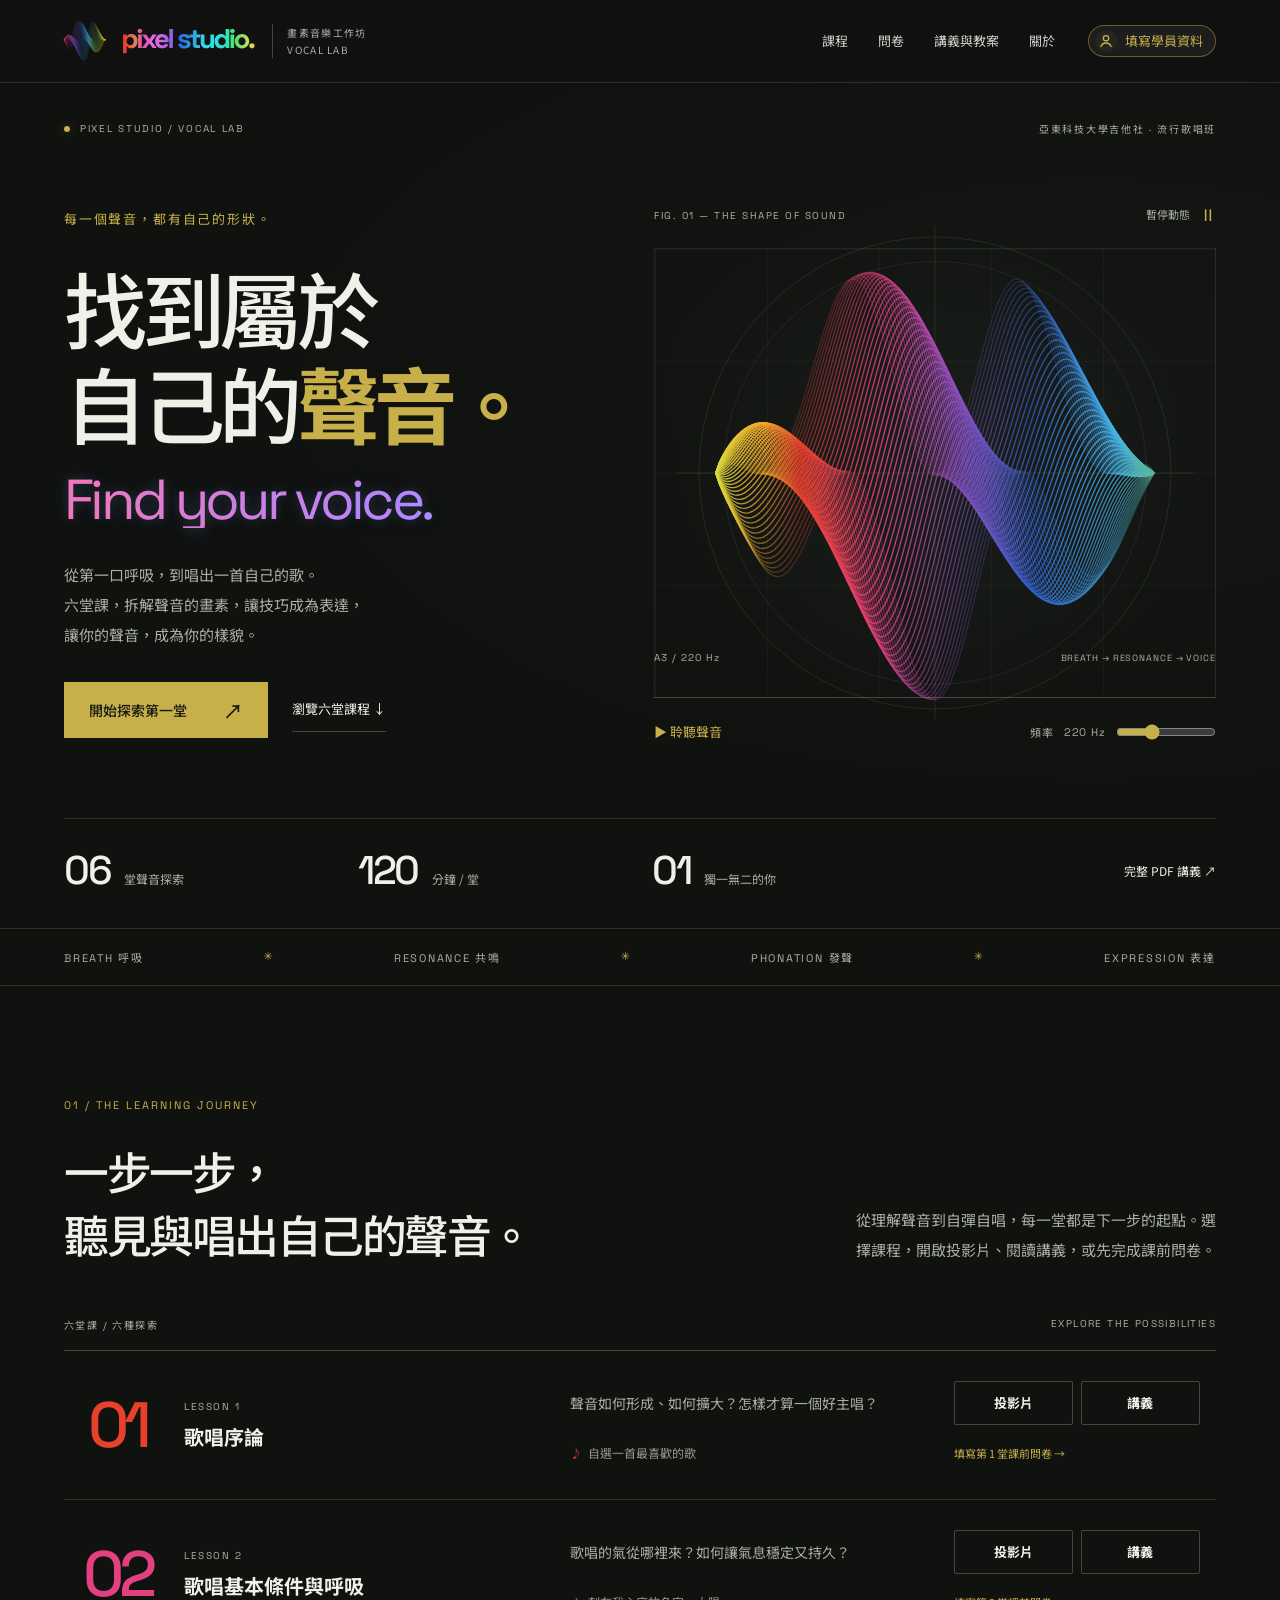
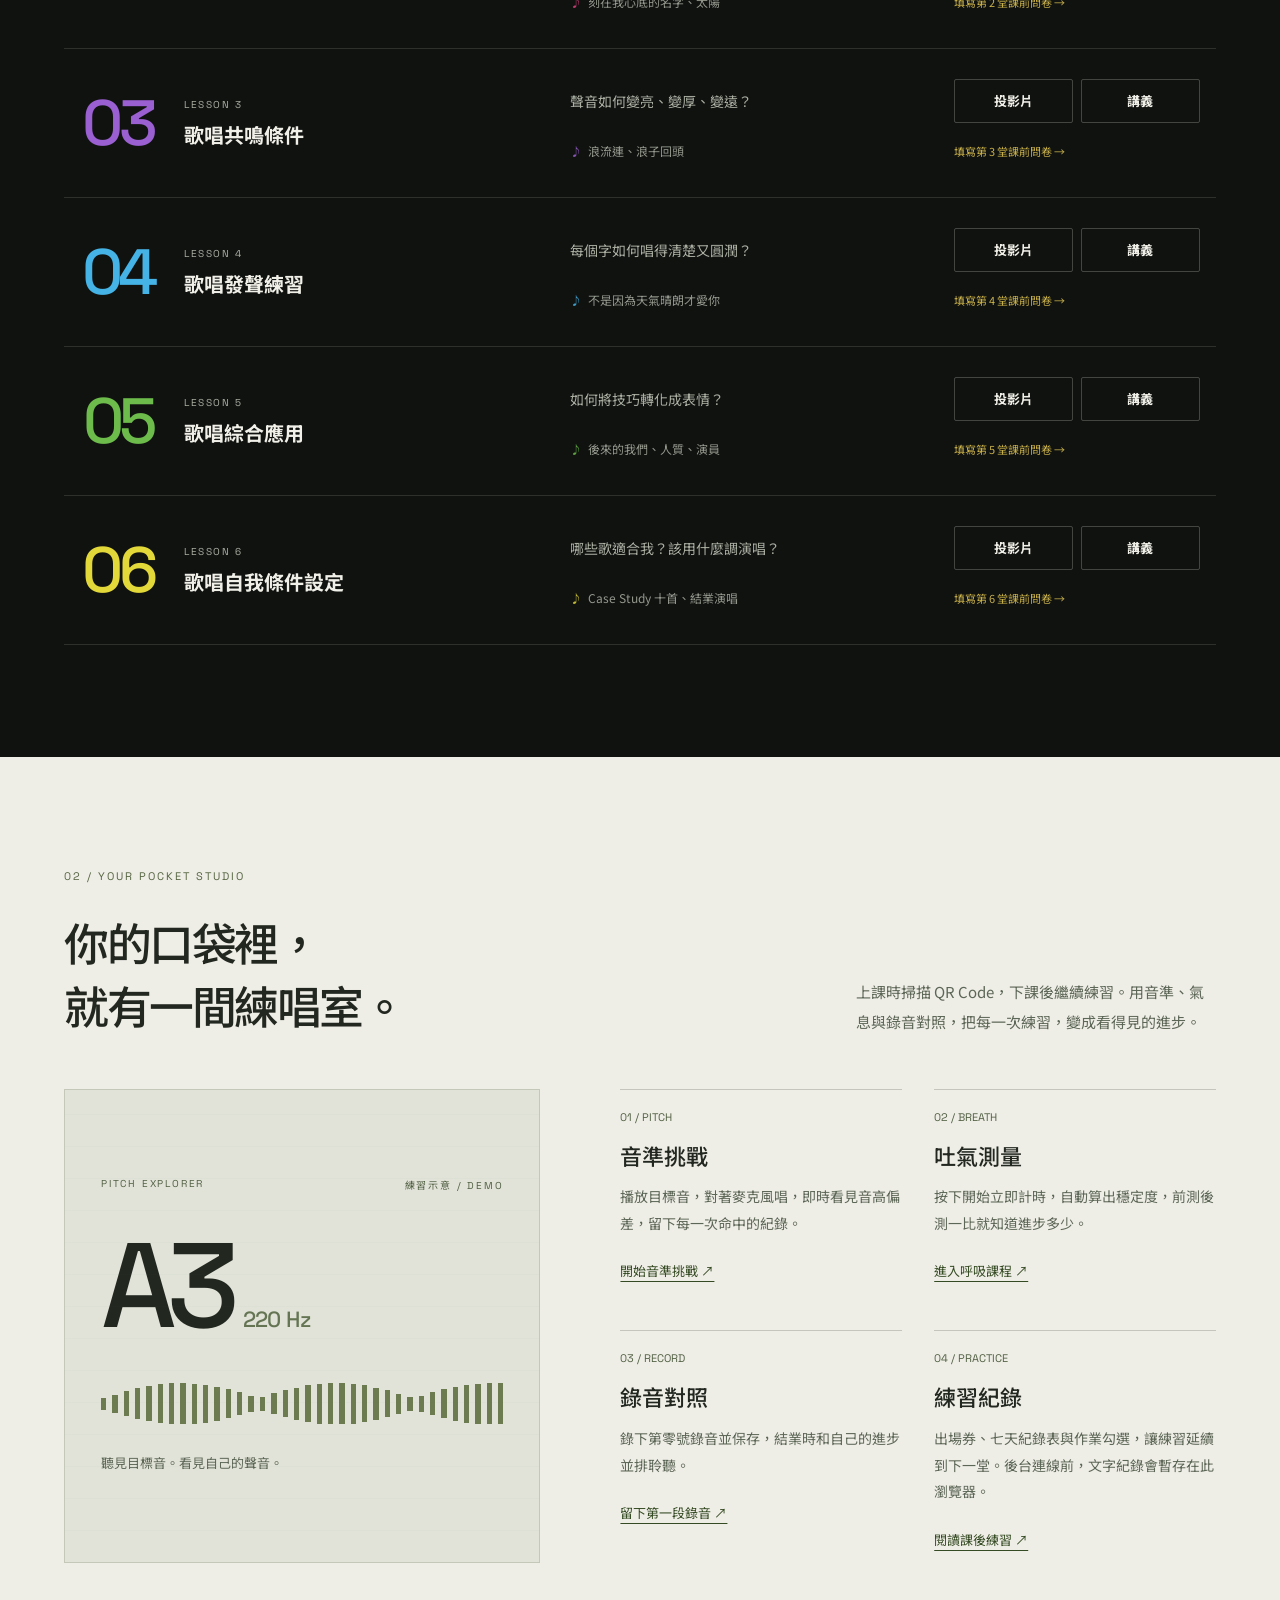
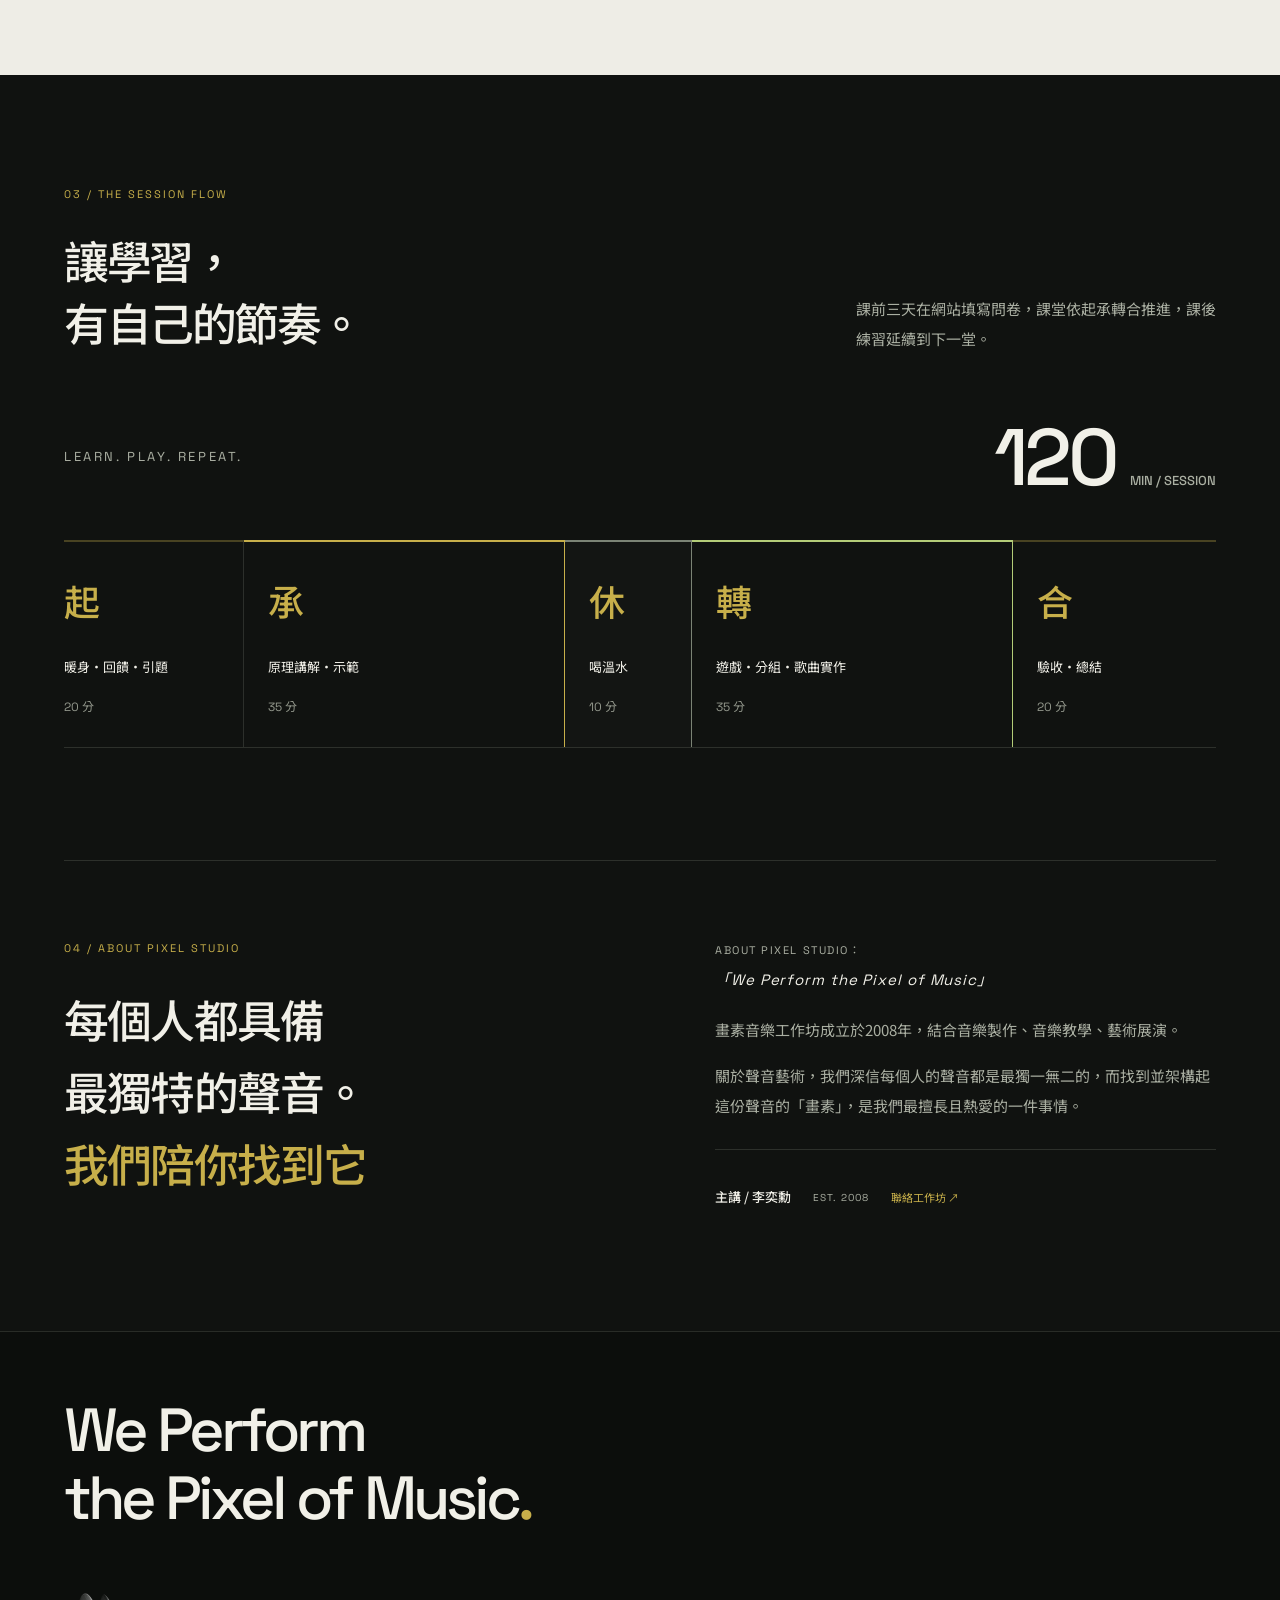
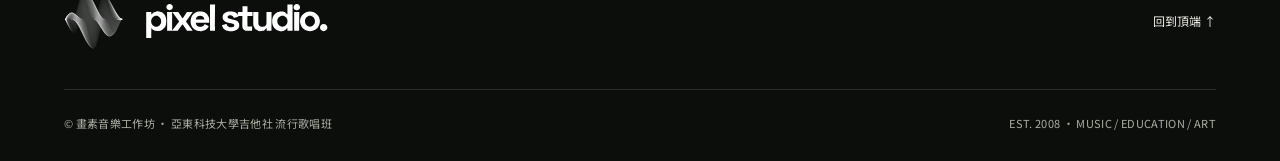
==== commit 8a81d39d: "Reduce homepage footer slogan size" ====
--- a/index.html
+++ b/index.html
@@ -21,7 +21,7 @@
 <link rel="stylesheet" href="assets/backend.css?v=20261008v">
 <link rel="stylesheet" href="assets/responsive.css?v=20261008v">
 <link rel="stylesheet" href="assets/studio.css?v=20261008v">
-<link rel="stylesheet" href="assets/home-art-direction.css?v=20261008w">
+<link rel="stylesheet" href="assets/home-art-direction.css?v=20261009a">
 </head>
 <body id="top" class="home">
 <a class="skip-link" href="#main">跳至主要內容</a>
--- a/assets/home-art-direction.css
+++ b/assets/home-art-direction.css
@@ -84,7 +84,7 @@
 .home .about .since{font-size:15px;margin-bottom:20px}
 .home .about-credit a{min-height:44px;display:inline-flex;align-items:center}
 .home footer{padding:64px 0 28px;background:#0c0e0c}
-.footer-manifesto{font:500 clamp(36px,6.8vw,98px)/1.12 var(--display);letter-spacing:-.065em;margin-bottom:44px;color:var(--ink)}
+.footer-manifesto{font:500 clamp(25.2px,4.76vw,68.6px)/1.12 var(--display);letter-spacing:-.065em;margin-bottom:44px;color:var(--ink)}
 .footer-manifesto span{color:var(--amber)}
 .home .footer-logo{height:88px;margin-left:-14px}
 .home .footer-bottom{font-size:11px;padding-top:24px;border-top:1px solid var(--line);margin-top:24px}
@@ -133,7 +133,7 @@
  .home .rhythm{display:grid;grid-template-columns:1fr 1fr}.home .rhythm div{padding:20px!important;font-size:12px}.home .rhythm div:last-child{grid-column:1 / -1}
  .home .rhythm b{font-size:30px}.home .rhythm small{font-size:12px}.home .about{padding-top:48px;gap:32px}
  .home .about-statement{font-size:clamp(28px,8vw,40px)}.home .about p{font-size:14px}.home .about .since{font-size:14px}
- .home footer{padding-top:40px}.footer-manifesto{font-size:clamp(32px,8.3vw,48px);margin-bottom:28px}.home .footer-logo{height:64px;margin-left:-10px}
+ .home footer{padding-top:40px}.footer-manifesto{font-size:28px;margin-bottom:28px}.home .footer-logo{height:64px;margin-left:-10px}
  .home .footer-bottom{font-size:10px;gap:10px;line-height:1.8}.home .footer-main{gap:12px}.home .footer-main a{white-space:nowrap}
 }
 @media(prefers-reduced-motion:reduce){.motion-toggle{display:none}.home .voice-lines{transform:none!important}.home .voice-art:hover .voice-lines{transform:none}}
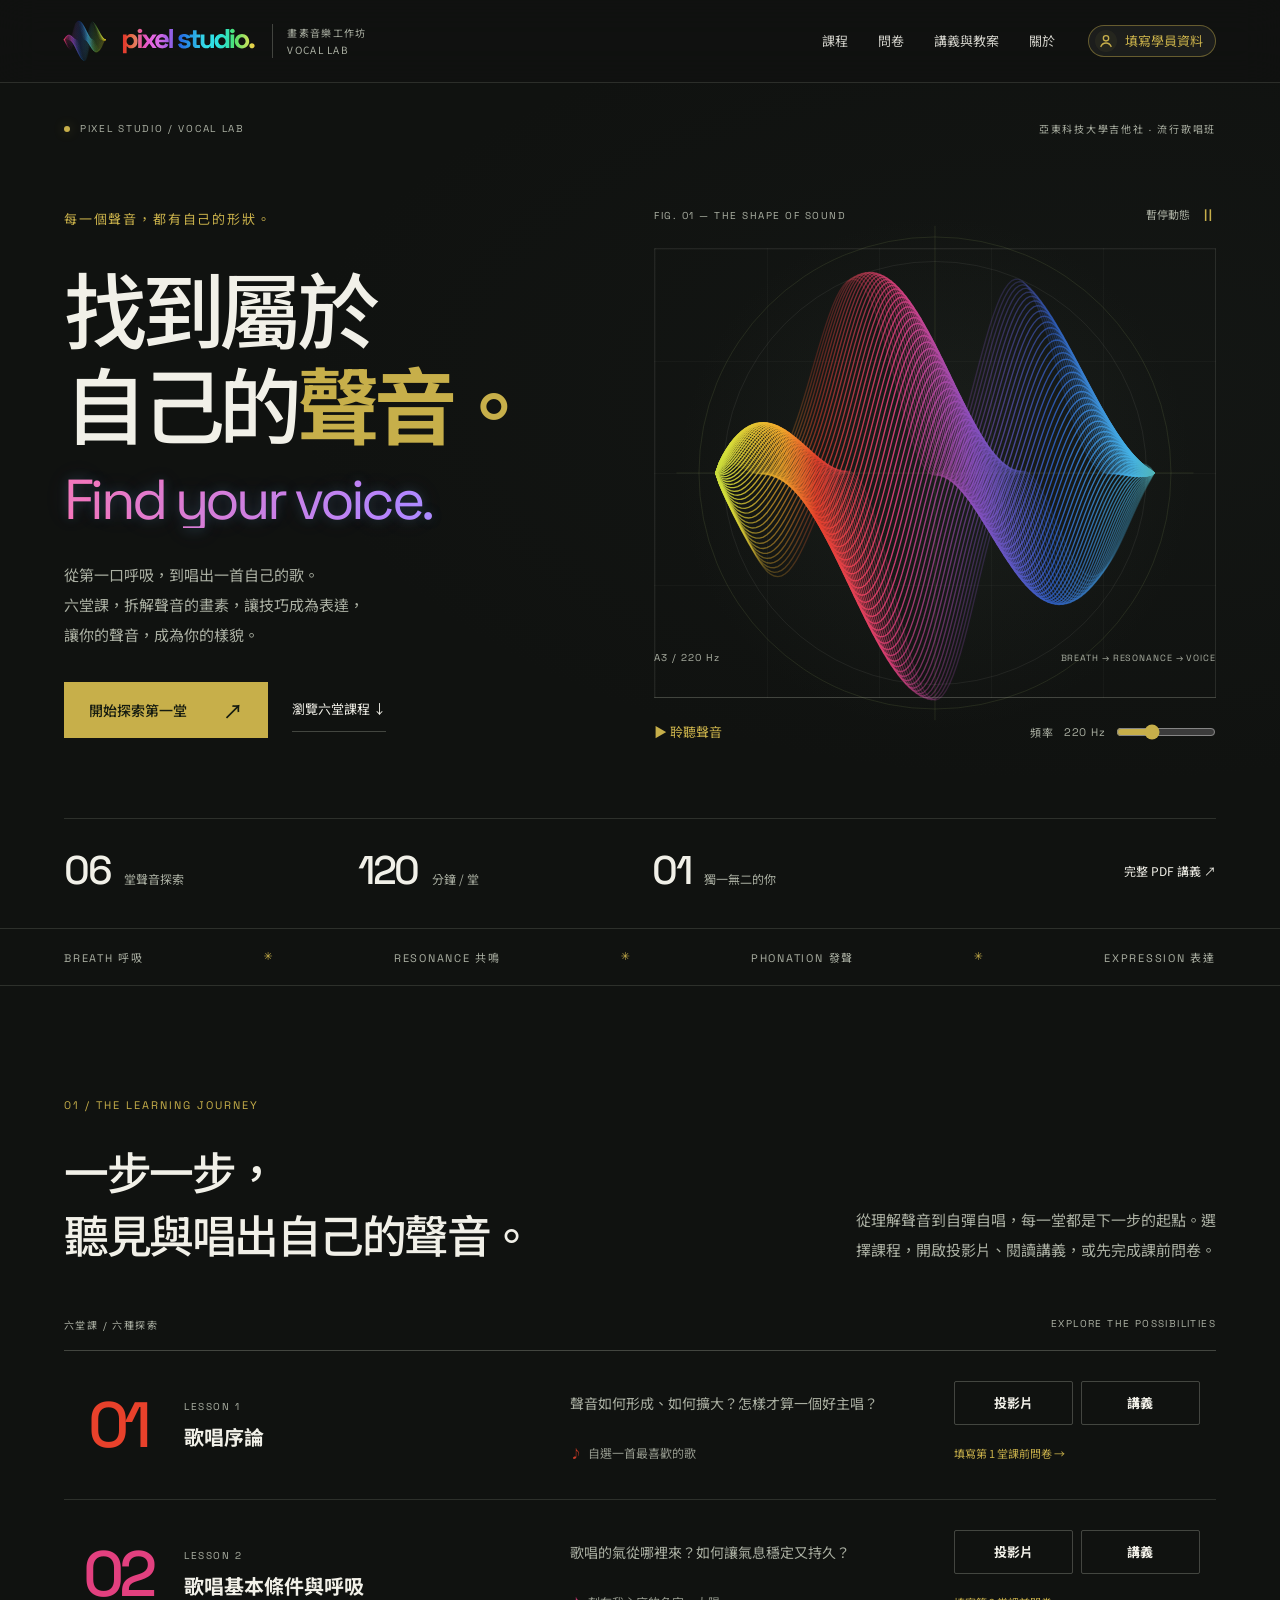
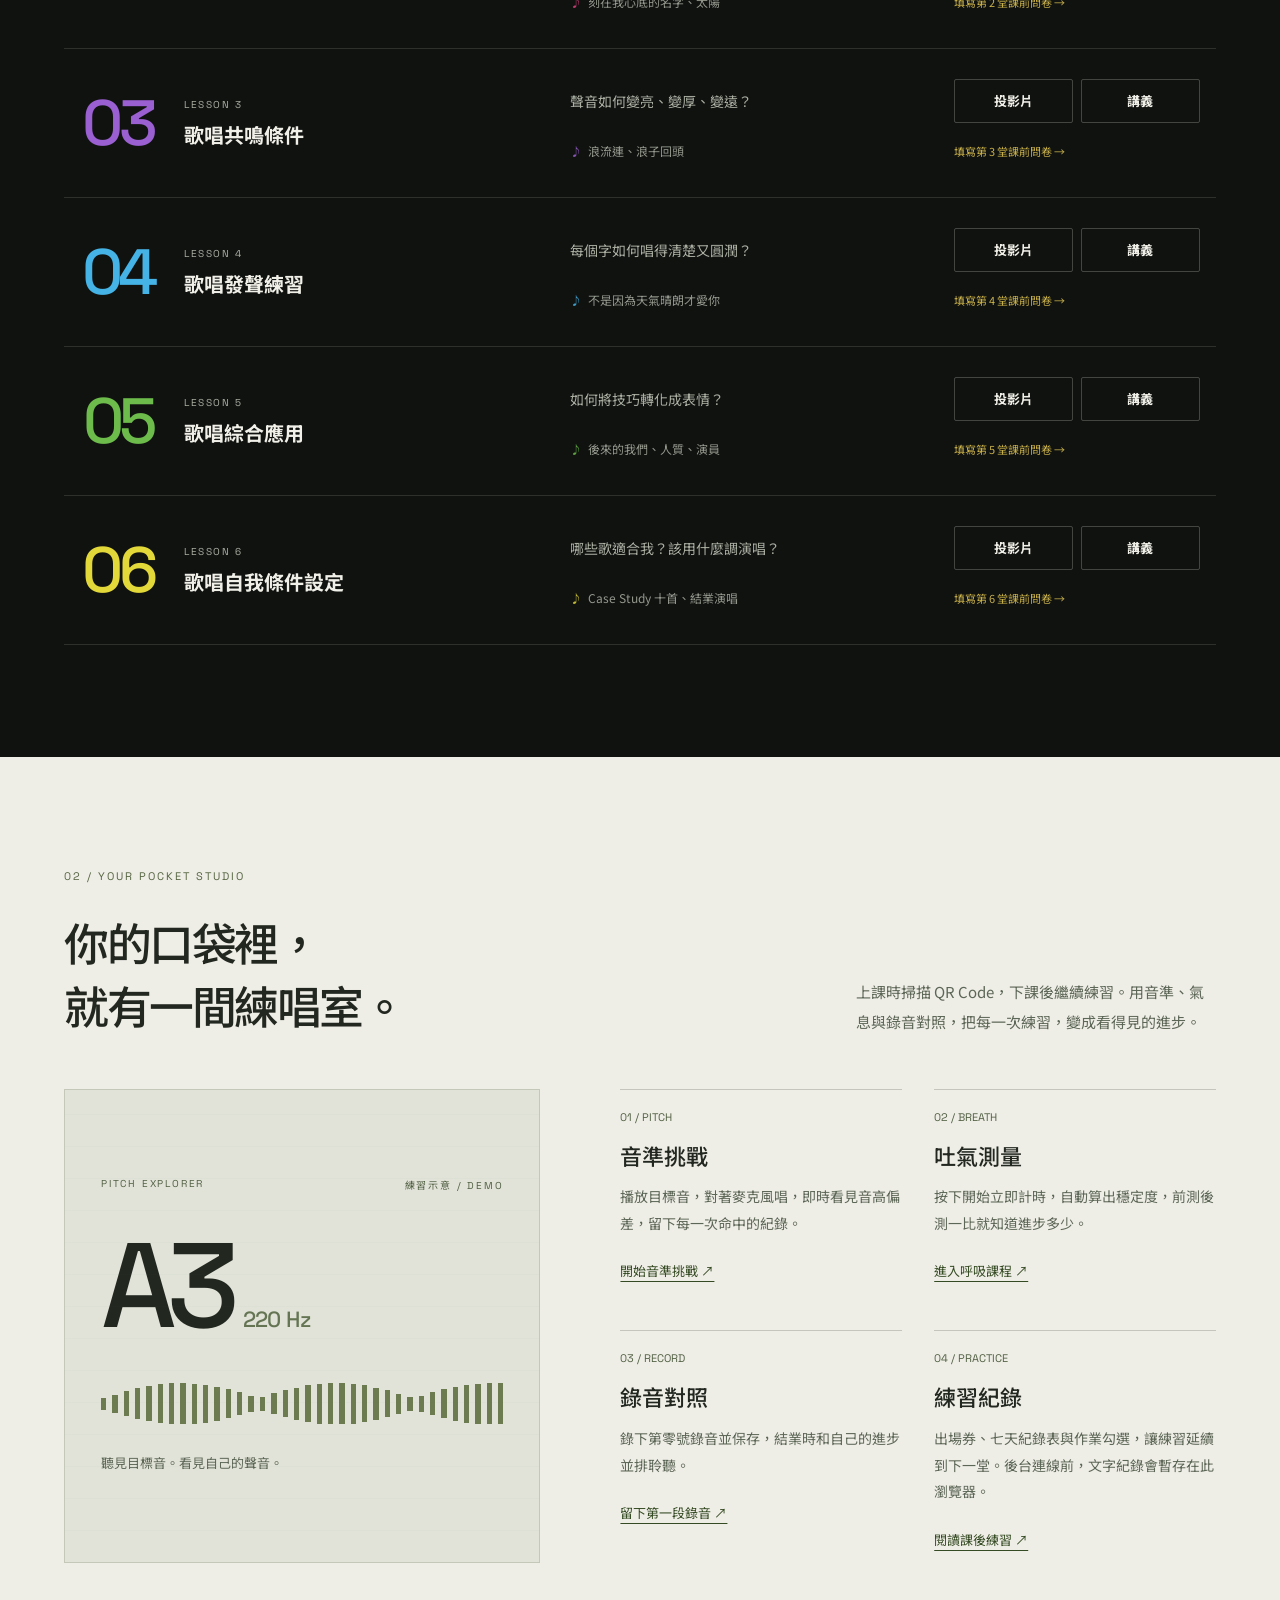
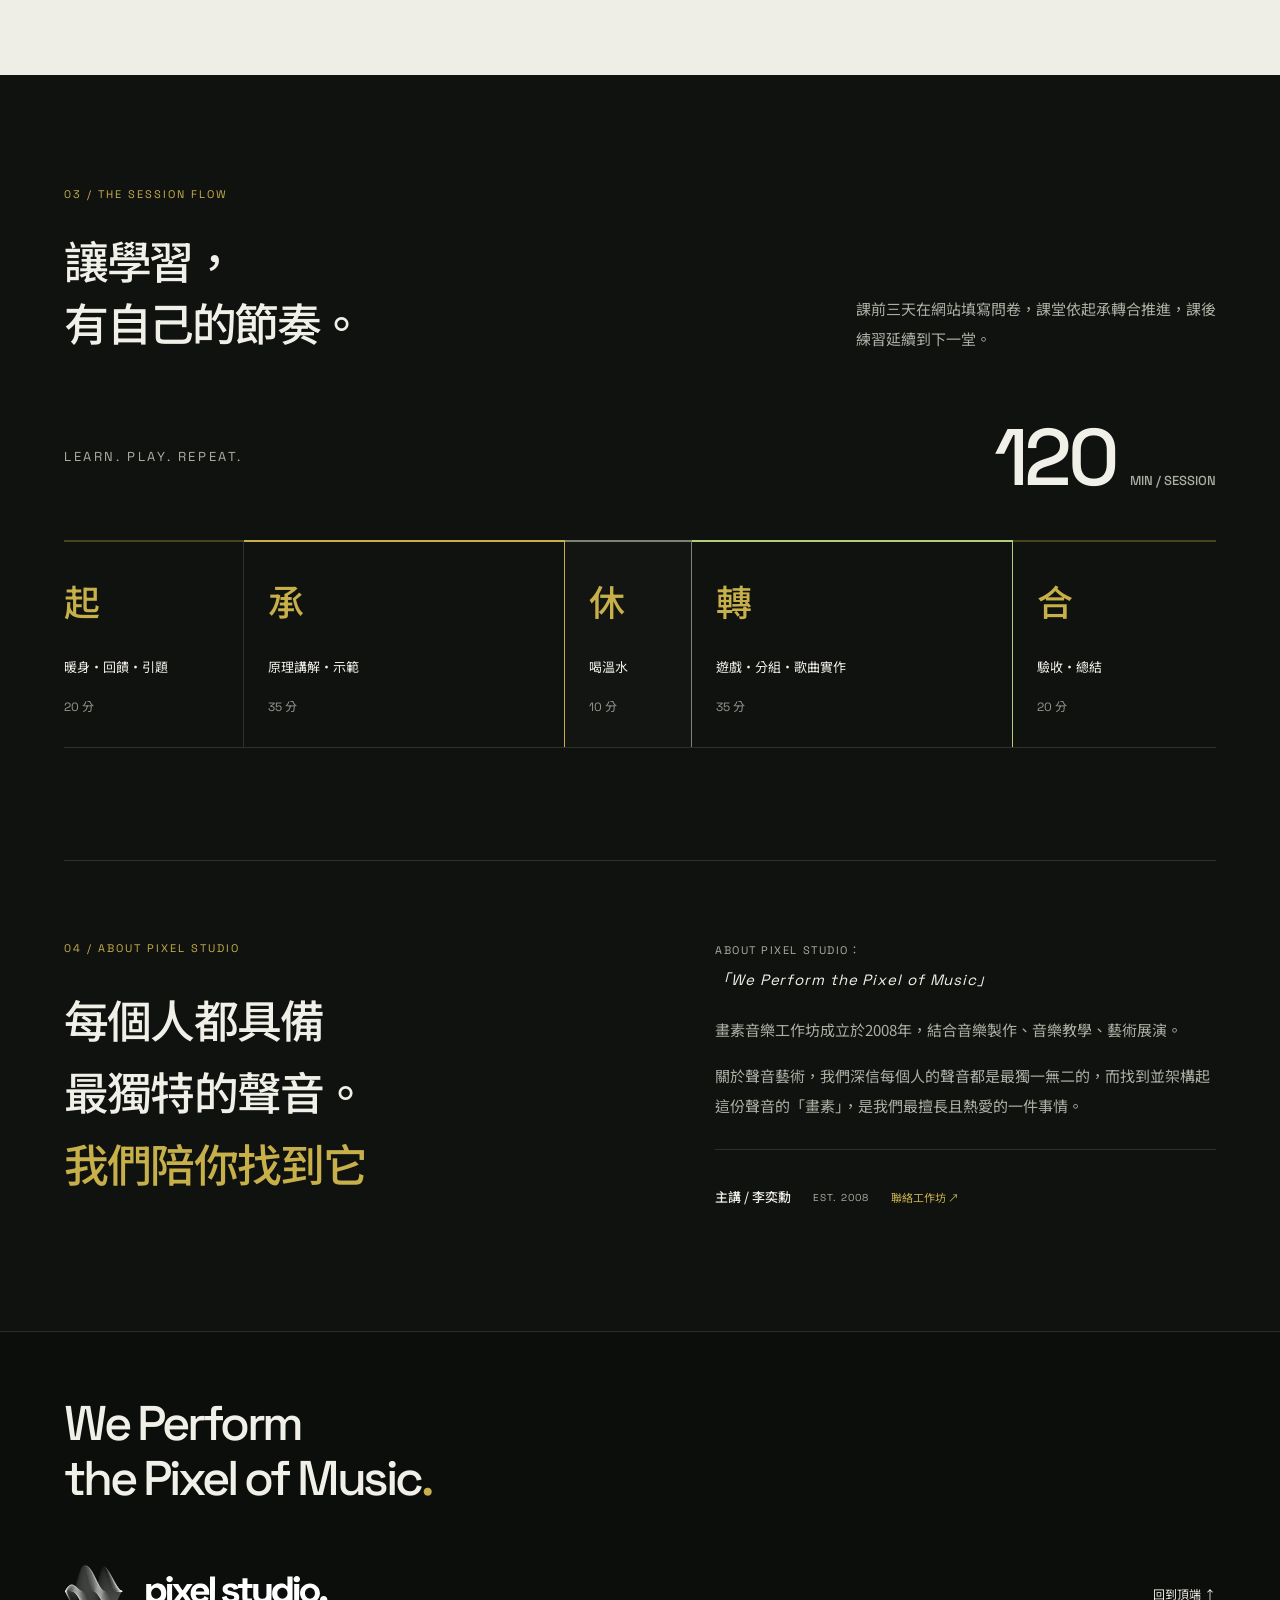
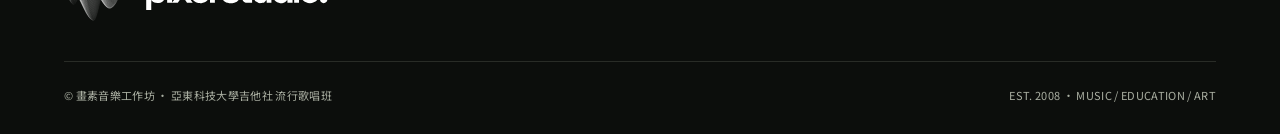
==== commit 5cf2ee43: "Further reduce footer slogan by twenty percent" ====
--- a/index.html
+++ b/index.html
@@ -21,7 +21,7 @@
 <link rel="stylesheet" href="assets/backend.css?v=20261008v">
 <link rel="stylesheet" href="assets/responsive.css?v=20261008v">
 <link rel="stylesheet" href="assets/studio.css?v=20261008v">
-<link rel="stylesheet" href="assets/home-art-direction.css?v=20261009a">
+<link rel="stylesheet" href="assets/home-art-direction.css?v=20261009b">
 </head>
 <body id="top" class="home">
 <a class="skip-link" href="#main">跳至主要內容</a>
--- a/assets/home-art-direction.css
+++ b/assets/home-art-direction.css
@@ -84,7 +84,7 @@
 .home .about .since{font-size:15px;margin-bottom:20px}
 .home .about-credit a{min-height:44px;display:inline-flex;align-items:center}
 .home footer{padding:64px 0 28px;background:#0c0e0c}
-.footer-manifesto{font:500 clamp(25.2px,4.76vw,68.6px)/1.12 var(--display);letter-spacing:-.065em;margin-bottom:44px;color:var(--ink)}
+.footer-manifesto{font:500 clamp(20.16px,3.808vw,54.88px)/1.12 var(--display);letter-spacing:-.065em;margin-bottom:44px;color:var(--ink)}
 .footer-manifesto span{color:var(--amber)}
 .home .footer-logo{height:88px;margin-left:-14px}
 .home .footer-bottom{font-size:11px;padding-top:24px;border-top:1px solid var(--line);margin-top:24px}
@@ -133,7 +133,7 @@
  .home .rhythm{display:grid;grid-template-columns:1fr 1fr}.home .rhythm div{padding:20px!important;font-size:12px}.home .rhythm div:last-child{grid-column:1 / -1}
  .home .rhythm b{font-size:30px}.home .rhythm small{font-size:12px}.home .about{padding-top:48px;gap:32px}
  .home .about-statement{font-size:clamp(28px,8vw,40px)}.home .about p{font-size:14px}.home .about .since{font-size:14px}
- .home footer{padding-top:40px}.footer-manifesto{font-size:28px;margin-bottom:28px}.home .footer-logo{height:64px;margin-left:-10px}
+ .home footer{padding-top:40px}.footer-manifesto{font-size:22.4px;margin-bottom:28px}.home .footer-logo{height:64px;margin-left:-10px}
  .home .footer-bottom{font-size:10px;gap:10px;line-height:1.8}.home .footer-main{gap:12px}.home .footer-main a{white-space:nowrap}
 }
 @media(prefers-reduced-motion:reduce){.motion-toggle{display:none}.home .voice-lines{transform:none!important}.home .voice-art:hover .voice-lines{transform:none}}
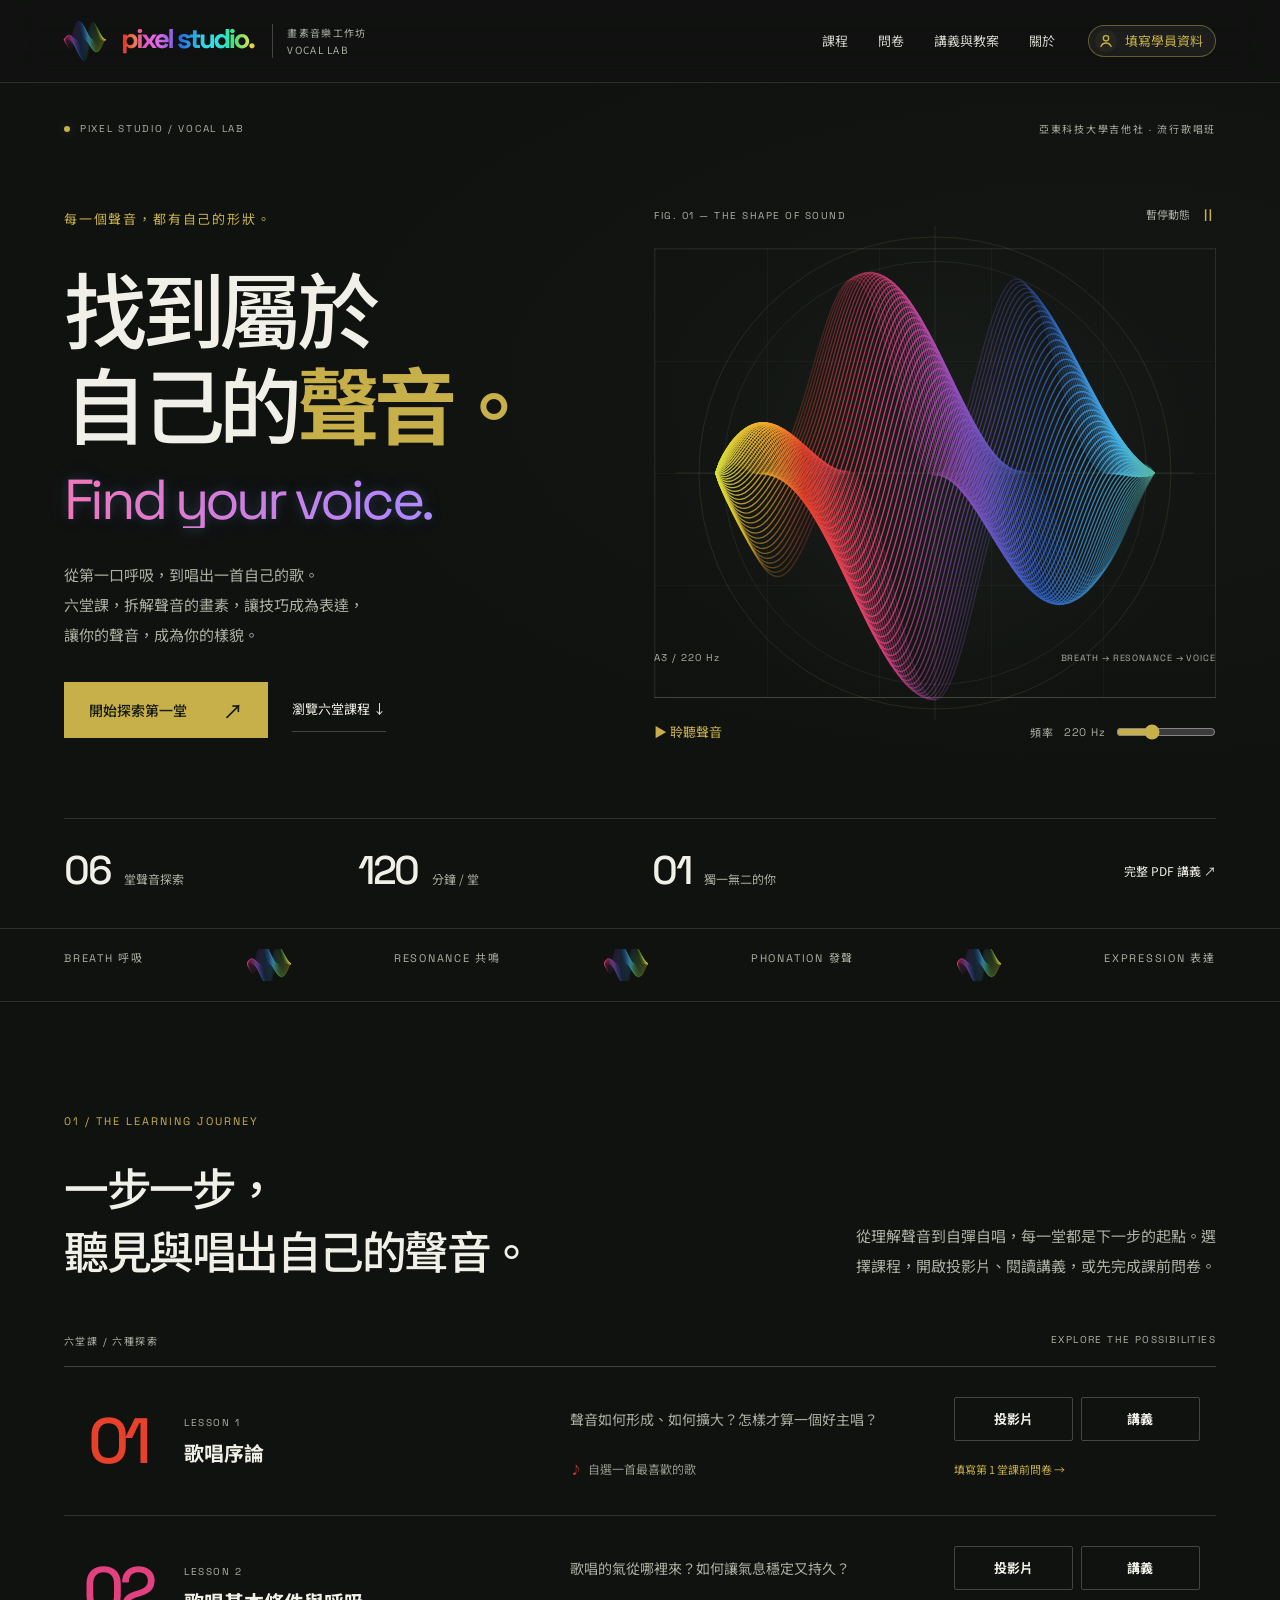
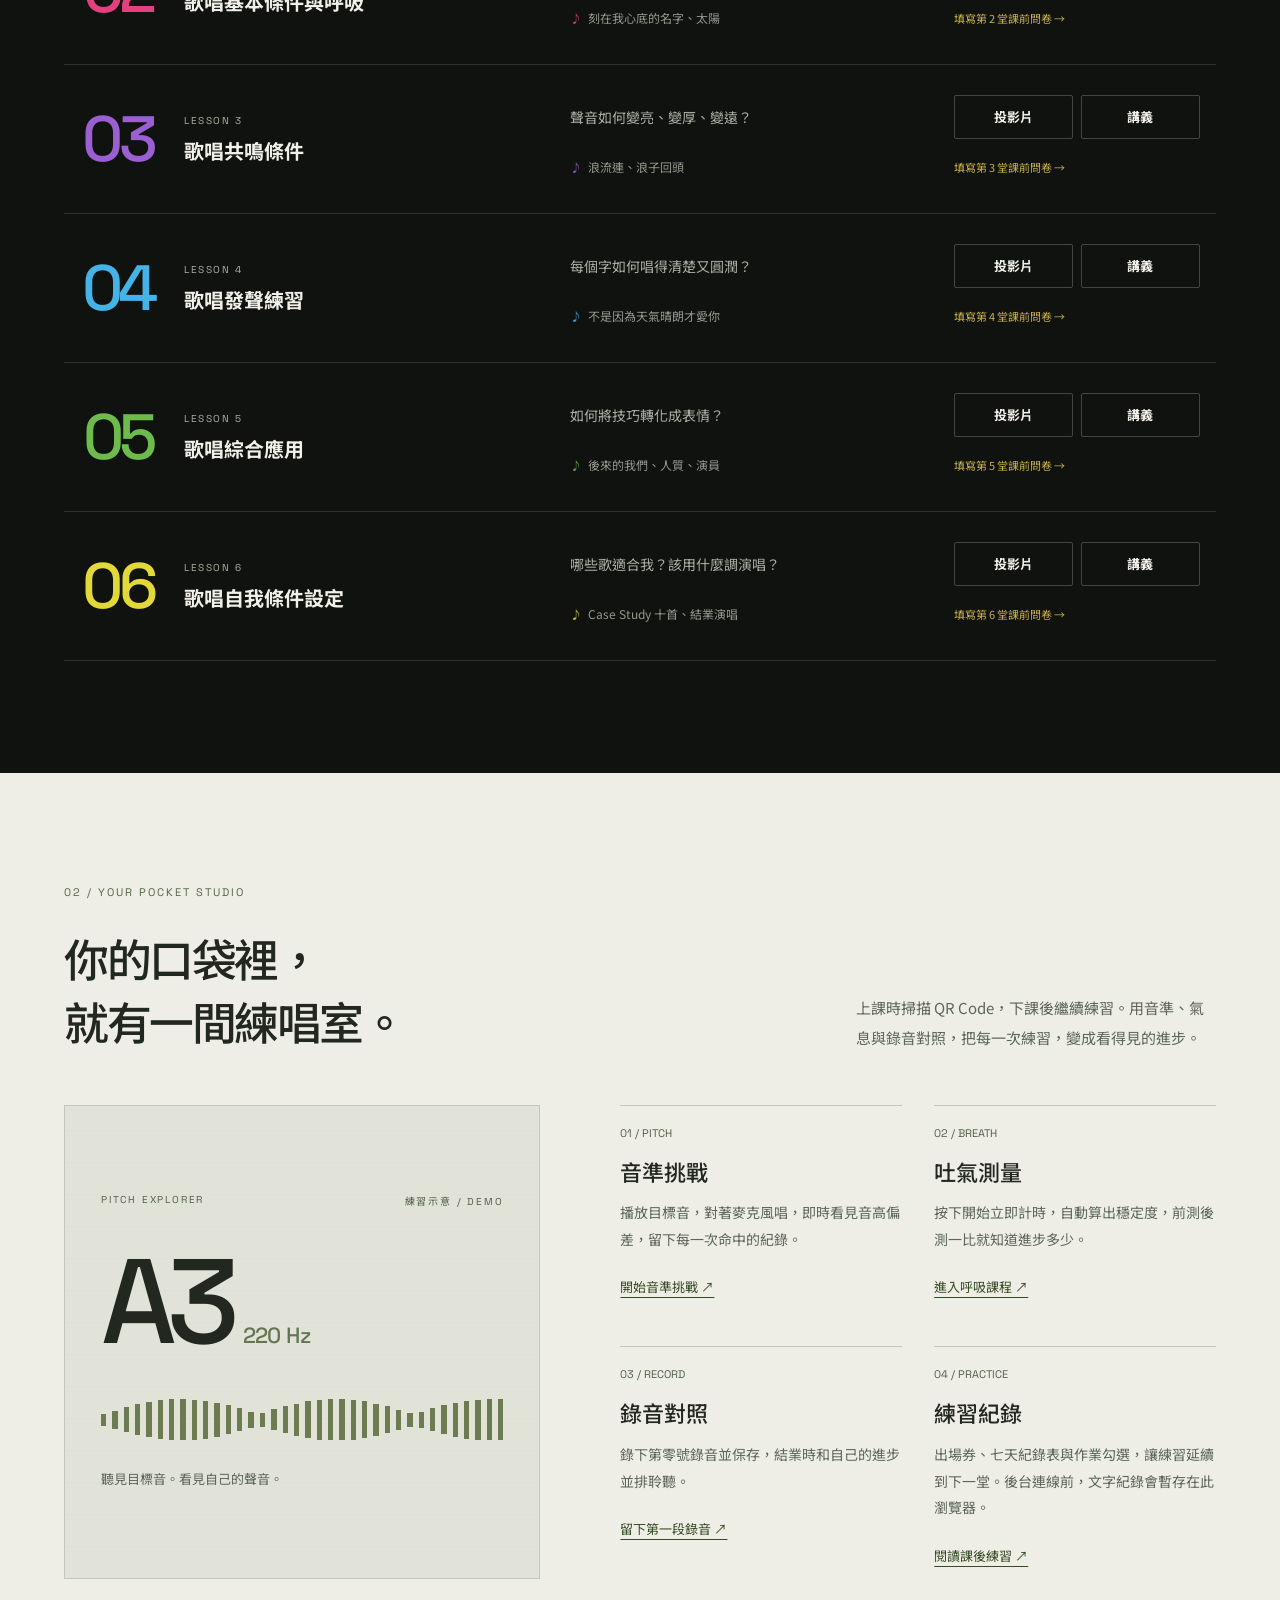
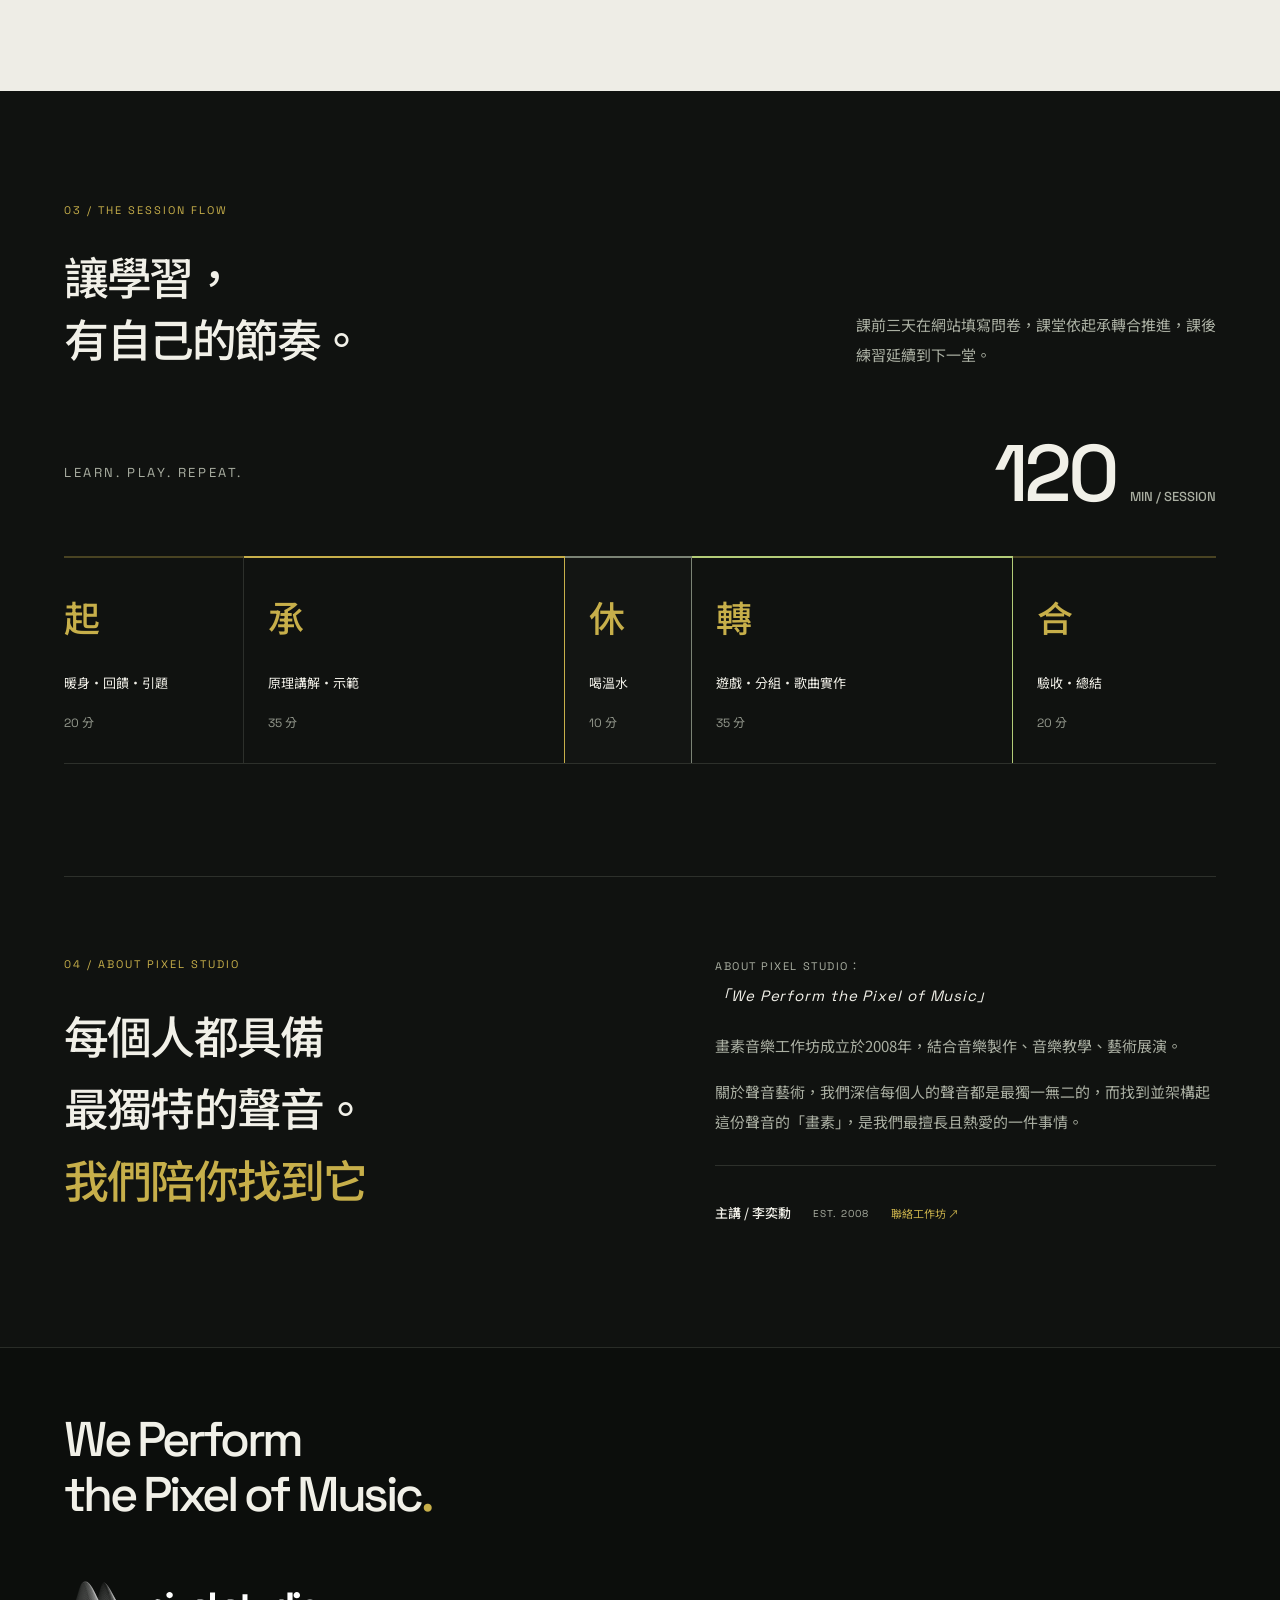
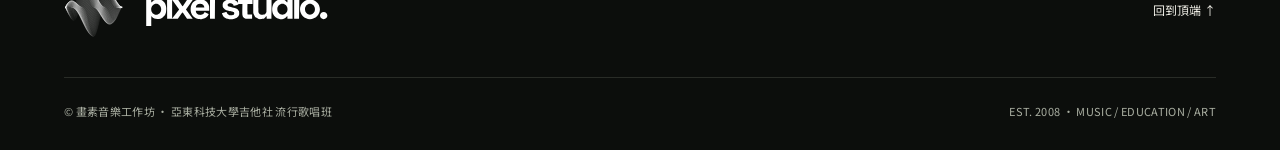
==== commit 7032a03d: "Update social preview to official logo and replace emoji separators" ====
--- a/index.html
+++ b/index.html
@@ -12,7 +12,13 @@
 <meta name="theme-color" content="#101210">
 <meta property="og:title" content="流行歌唱班｜畫素音樂工作坊 Pixel Studio">
 <meta property="og:description" content="六堂課，找到屬於自己的聲音。">
-<meta property="og:image" content="https://leoleehr.github.io/vocal_music/assets/og-image.png">
+<meta property="og:image" content="https://leoleehr.github.io/vocal_music/assets/og-image-20261010.png">
+<meta property="og:image:type" content="image/png">
+<meta property="og:image:width" content="1200">
+<meta property="og:image:height" content="630">
+<meta property="og:image:alt" content="Pixel Studio 正式彩色聲波標誌｜VOCAL LAB 聲樂實驗室">
+<meta name="twitter:card" content="summary_large_image">
+<meta name="twitter:image" content="https://leoleehr.github.io/vocal_music/assets/og-image-20261010.png">
 <link rel="preconnect" href="https://fonts.googleapis.com">
 <link rel="preconnect" href="https://fonts.gstatic.com" crossorigin>
 <link href="https://fonts.googleapis.com/css2?family=Noto+Sans+TC:wght@400;500;700;900&family=Space+Grotesk:wght@500;700&display=swap" rel="stylesheet">
@@ -21,7 +27,7 @@
 <link rel="stylesheet" href="assets/backend.css?v=20261008v">
 <link rel="stylesheet" href="assets/responsive.css?v=20261008v">
 <link rel="stylesheet" href="assets/studio.css?v=20261008v">
-<link rel="stylesheet" href="assets/home-art-direction.css?v=20261009b">
+<link rel="stylesheet" href="assets/home-art-direction.css?v=20261010a">
 </head>
 <body id="top" class="home">
 <a class="skip-link" href="#main">跳至主要內容</a>
@@ -60,7 +66,7 @@
     <div class="hero-bottom"><div><b>06</b><span>堂聲音探索</span></div><div><b>120</b><span>分鐘 / 堂</span></div><div><b>01</b><span>獨一無二的你</span></div><a href="docs/vocal-class-handbook.pdf" download="流行歌唱班_講義與教案.pdf">完整 PDF 講義 ↗</a></div>
   </div>
 </section>
-<div class="studio-band" aria-hidden="true"><div class="wrap"><span>BREATH 呼吸</span><i>✳</i><span>RESONANCE 共鳴</span><i>✳</i><span>PHONATION 發聲</span><i>✳</i><span>EXPRESSION 表達</span></div></div>
+<div class="studio-band" aria-hidden="true"><div class="wrap"><span>BREATH 呼吸</span><i><img src="assets/brand/pixel-studio-symbol-color.svg" alt="" width="64" height="64"></i><span>RESONANCE 共鳴</span><i><img src="assets/brand/pixel-studio-symbol-color.svg" alt="" width="64" height="64"></i><span>PHONATION 發聲</span><i><img src="assets/brand/pixel-studio-symbol-color.svg" alt="" width="64" height="64"></i><span>EXPRESSION 表達</span></div></div>
 <section class="block" id="lessons">
   <div class="wrap">
     <div class="section-index">01 / THE LEARNING JOURNEY</div>
--- a/assets/home-art-direction.css
+++ b/assets/home-art-direction.css
@@ -35,6 +35,9 @@
 .home .studio-band{padding:20px 0;background:transparent;border-block:1px solid var(--line);color:var(--muted)}
 .home .studio-band .wrap{font-size:11px;letter-spacing:.16em}
 .home .studio-band i{color:var(--amber);opacity:1}
+.home .studio-band i{width:44px;height:32px;display:flex;align-items:center;justify-content:center;flex-shrink:0;overflow:hidden}
+.home .studio-band i img{display:block;width:64px;height:64px;max-width:none;flex-shrink:0}
+@media(max-width:599px){.home .studio-band i:nth-of-type(n+2){display:none}}
 .home section.block{padding:112px 0}
 .home .section-index{font-size:11px;letter-spacing:.18em;margin-bottom:28px}
 .home .sec-head{margin-bottom:52px;align-items:flex-end}
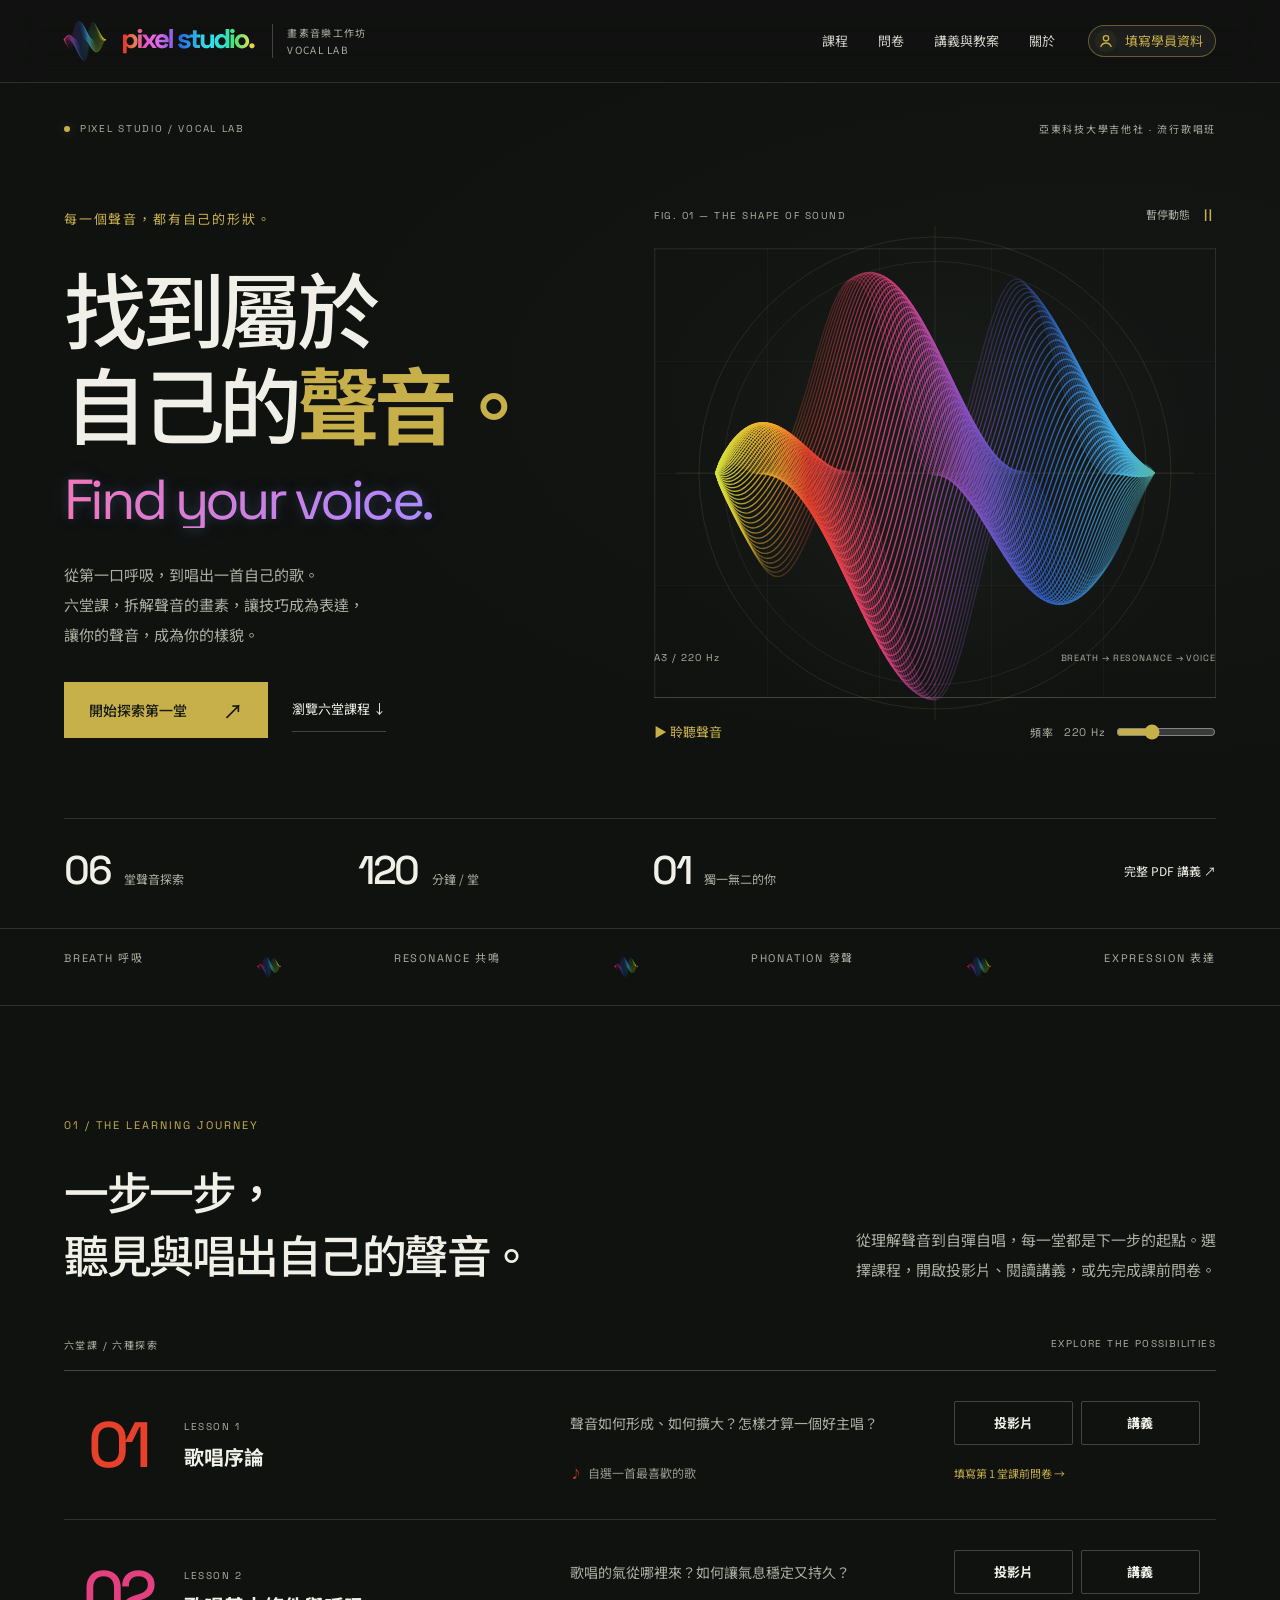
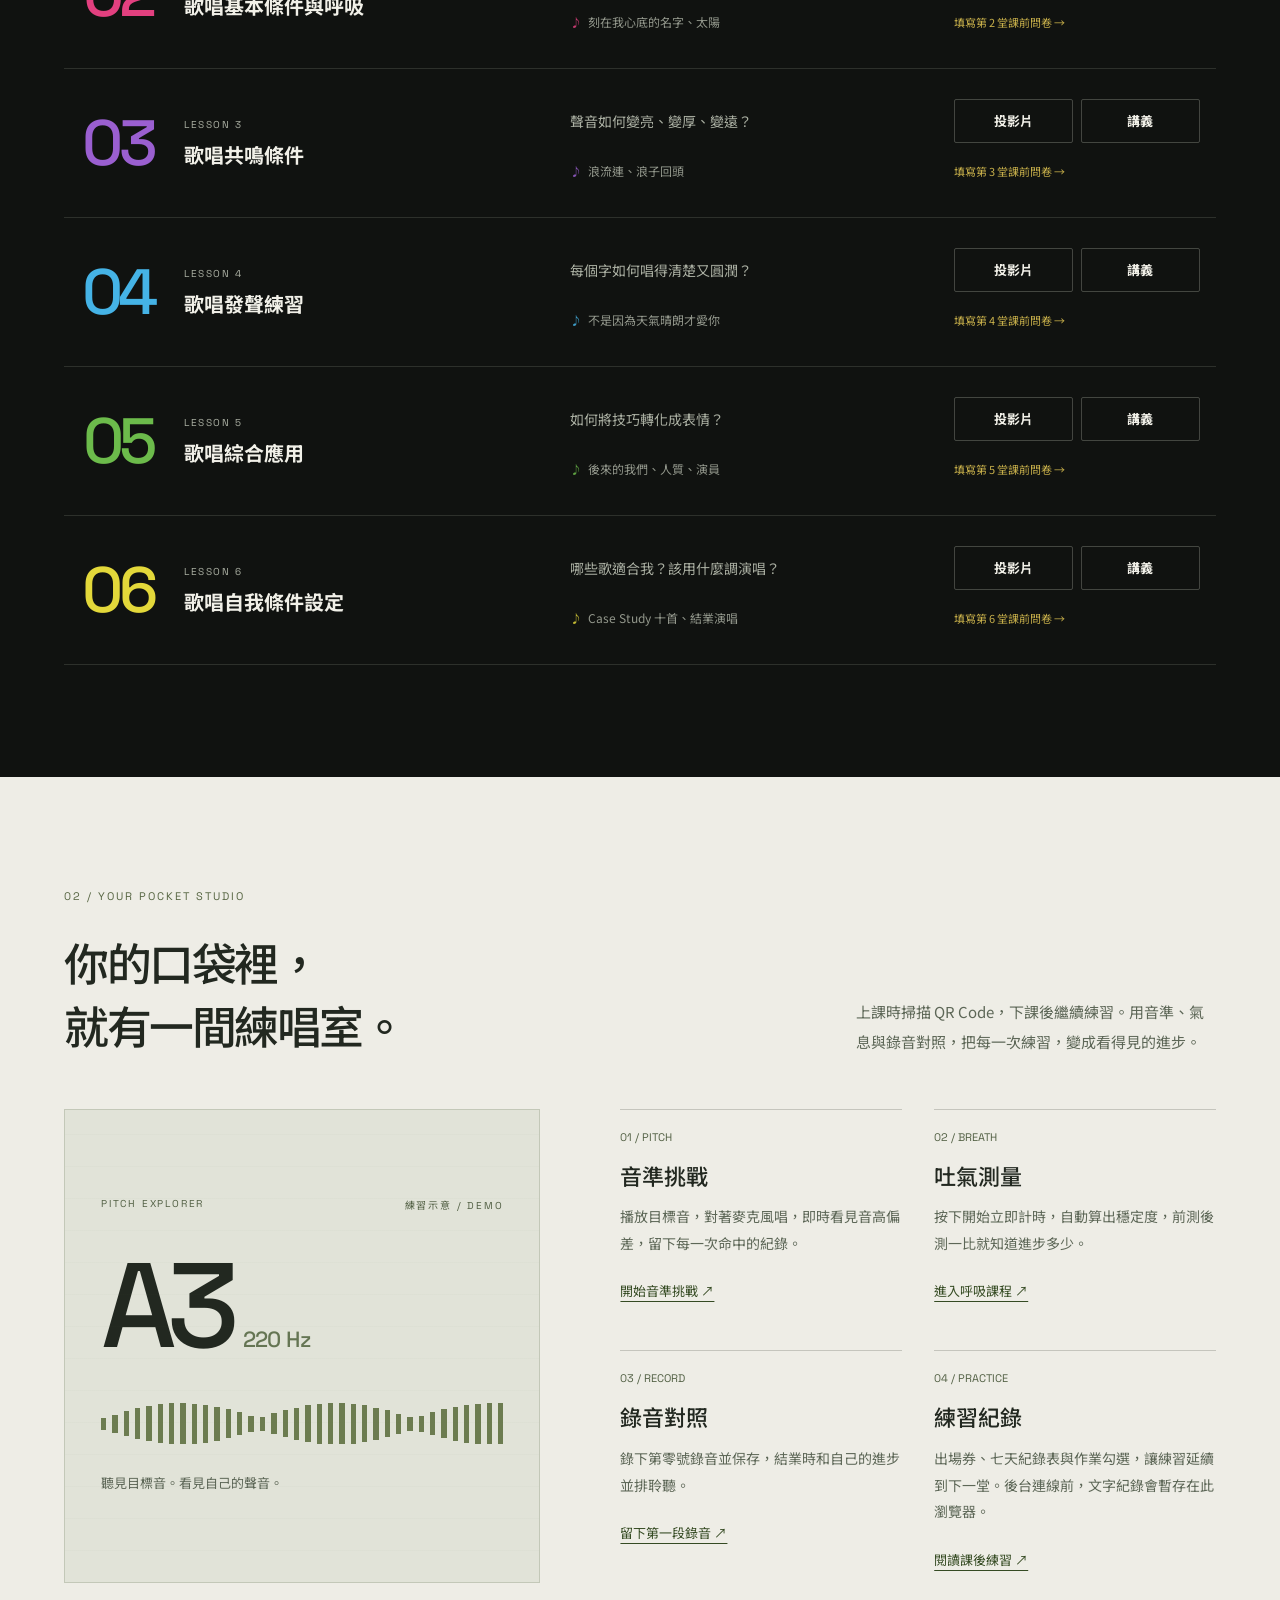
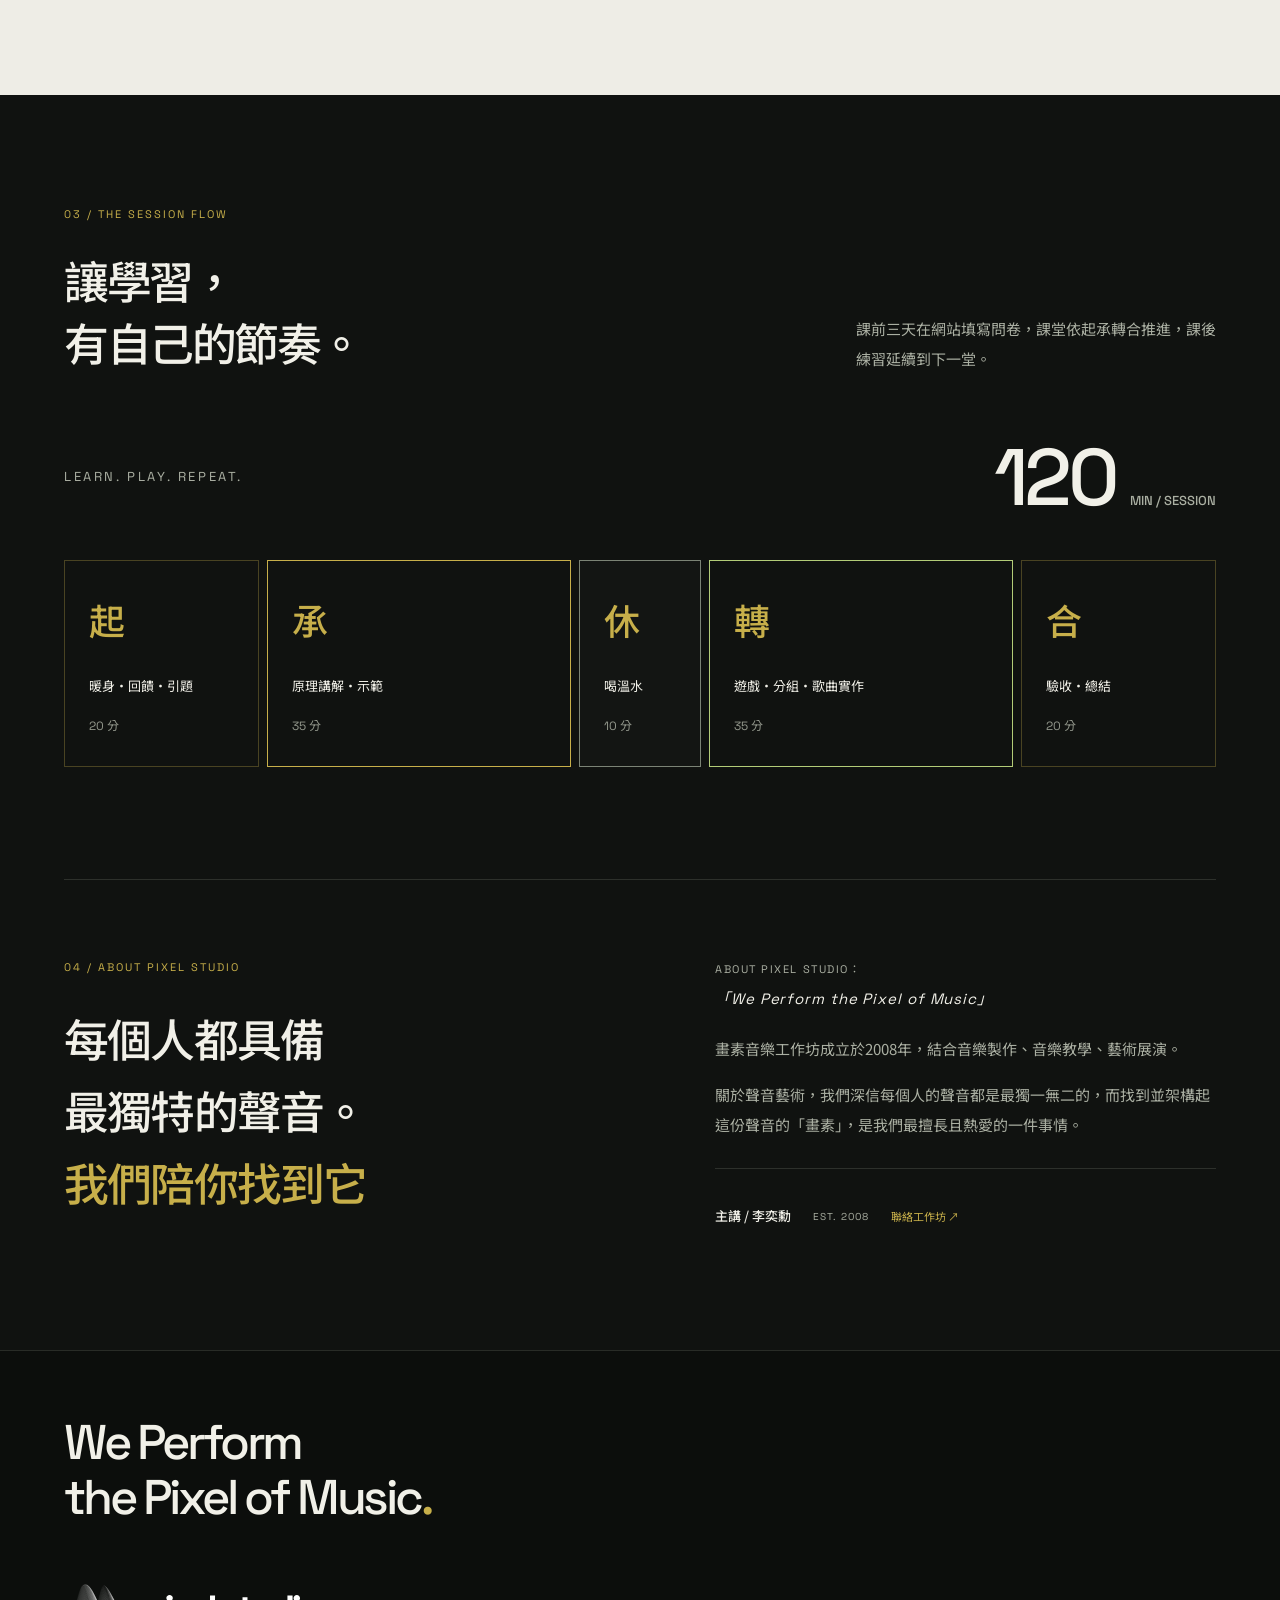
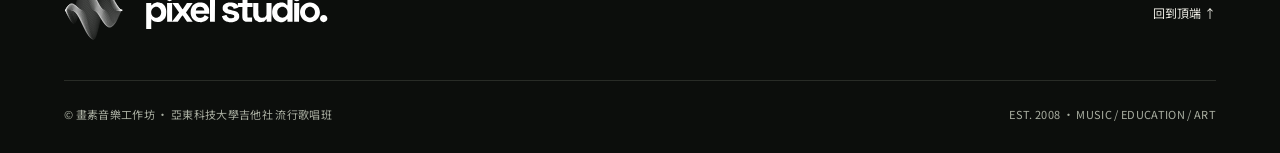
==== commit fb3a8199: "Fix complete course structure borders and unclipped wave separators" ====
--- a/index.html
+++ b/index.html
@@ -27,7 +27,7 @@
 <link rel="stylesheet" href="assets/backend.css?v=20261008v">
 <link rel="stylesheet" href="assets/responsive.css?v=20261008v">
 <link rel="stylesheet" href="assets/studio.css?v=20261008v">
-<link rel="stylesheet" href="assets/home-art-direction.css?v=20261010a">
+<link rel="stylesheet" href="assets/home-art-direction.css?v=20261010b">
 </head>
 <body id="top" class="home">
 <a class="skip-link" href="#main">跳至主要內容</a>
--- a/assets/home-art-direction.css
+++ b/assets/home-art-direction.css
@@ -35,8 +35,8 @@
 .home .studio-band{padding:20px 0;background:transparent;border-block:1px solid var(--line);color:var(--muted)}
 .home .studio-band .wrap{font-size:11px;letter-spacing:.16em}
 .home .studio-band i{color:var(--amber);opacity:1}
-.home .studio-band i{width:44px;height:32px;display:flex;align-items:center;justify-content:center;flex-shrink:0;overflow:hidden}
-.home .studio-band i img{display:block;width:64px;height:64px;max-width:none;flex-shrink:0}
+.home .studio-band i{width:44px;height:36px;display:flex;align-items:center;justify-content:center;flex-shrink:0}
+.home .studio-band i img{display:block;width:32px;height:32px;max-width:none;flex-shrink:0}
 @media(max-width:599px){.home .studio-band i:nth-of-type(n+2){display:none}}
 .home section.block{padding:112px 0}
 .home .section-index{font-size:11px;letter-spacing:.18em;margin-bottom:28px}
@@ -73,10 +73,11 @@
 .home .feature i{color:#526044;font-size:11px}
 .home .feature-link{font-size:13px;min-height:44px}
 .home .session-total{font-size:80px;font-weight:500}
-.home .rhythm{gap:0;margin-top:32px;border-bottom:1px solid var(--line)}
-.home .rhythm div{background:transparent!important;padding:28px 24px 32px;border-right:1px solid var(--line);font-size:13px}
-.home .rhythm div:first-child{padding-left:0}
-.home .rhythm div:last-child{border-right:0}
+.home .rhythm{gap:8px;margin-top:32px;border:0}
+.home .rhythm div{background:transparent!important;padding:28px 24px 32px;border:1px solid #C7AF4A50;font-size:13px}
+.home .rhythm div:nth-child(2){border-color:var(--amber)}
+.home .rhythm div:nth-child(3){border-color:#7b8375}
+.home .rhythm div:nth-child(4){border-color:#b3cc78}
 .home .rhythm div:nth-child(3){background:#ffffff03!important}
 .home .rhythm b{font-size:36px;font-weight:500}
 .home .rhythm small{font-size:12px}
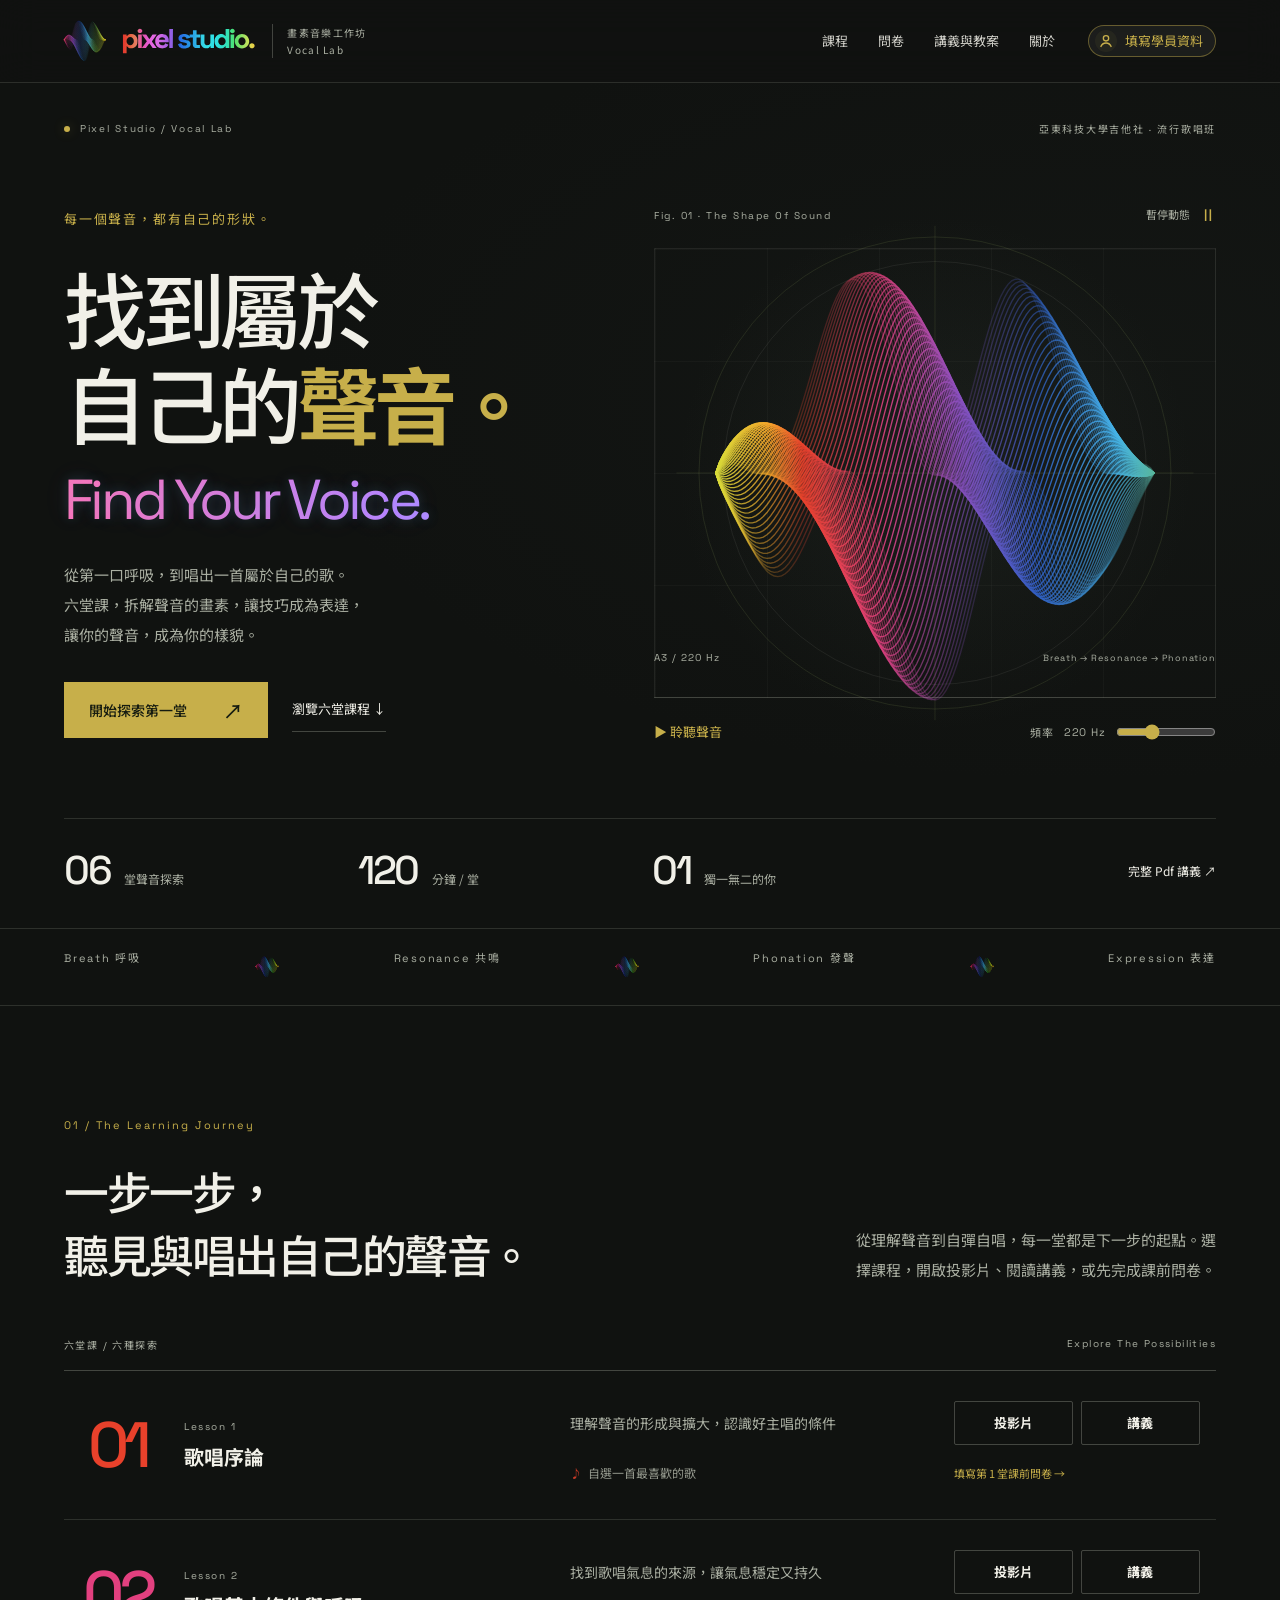
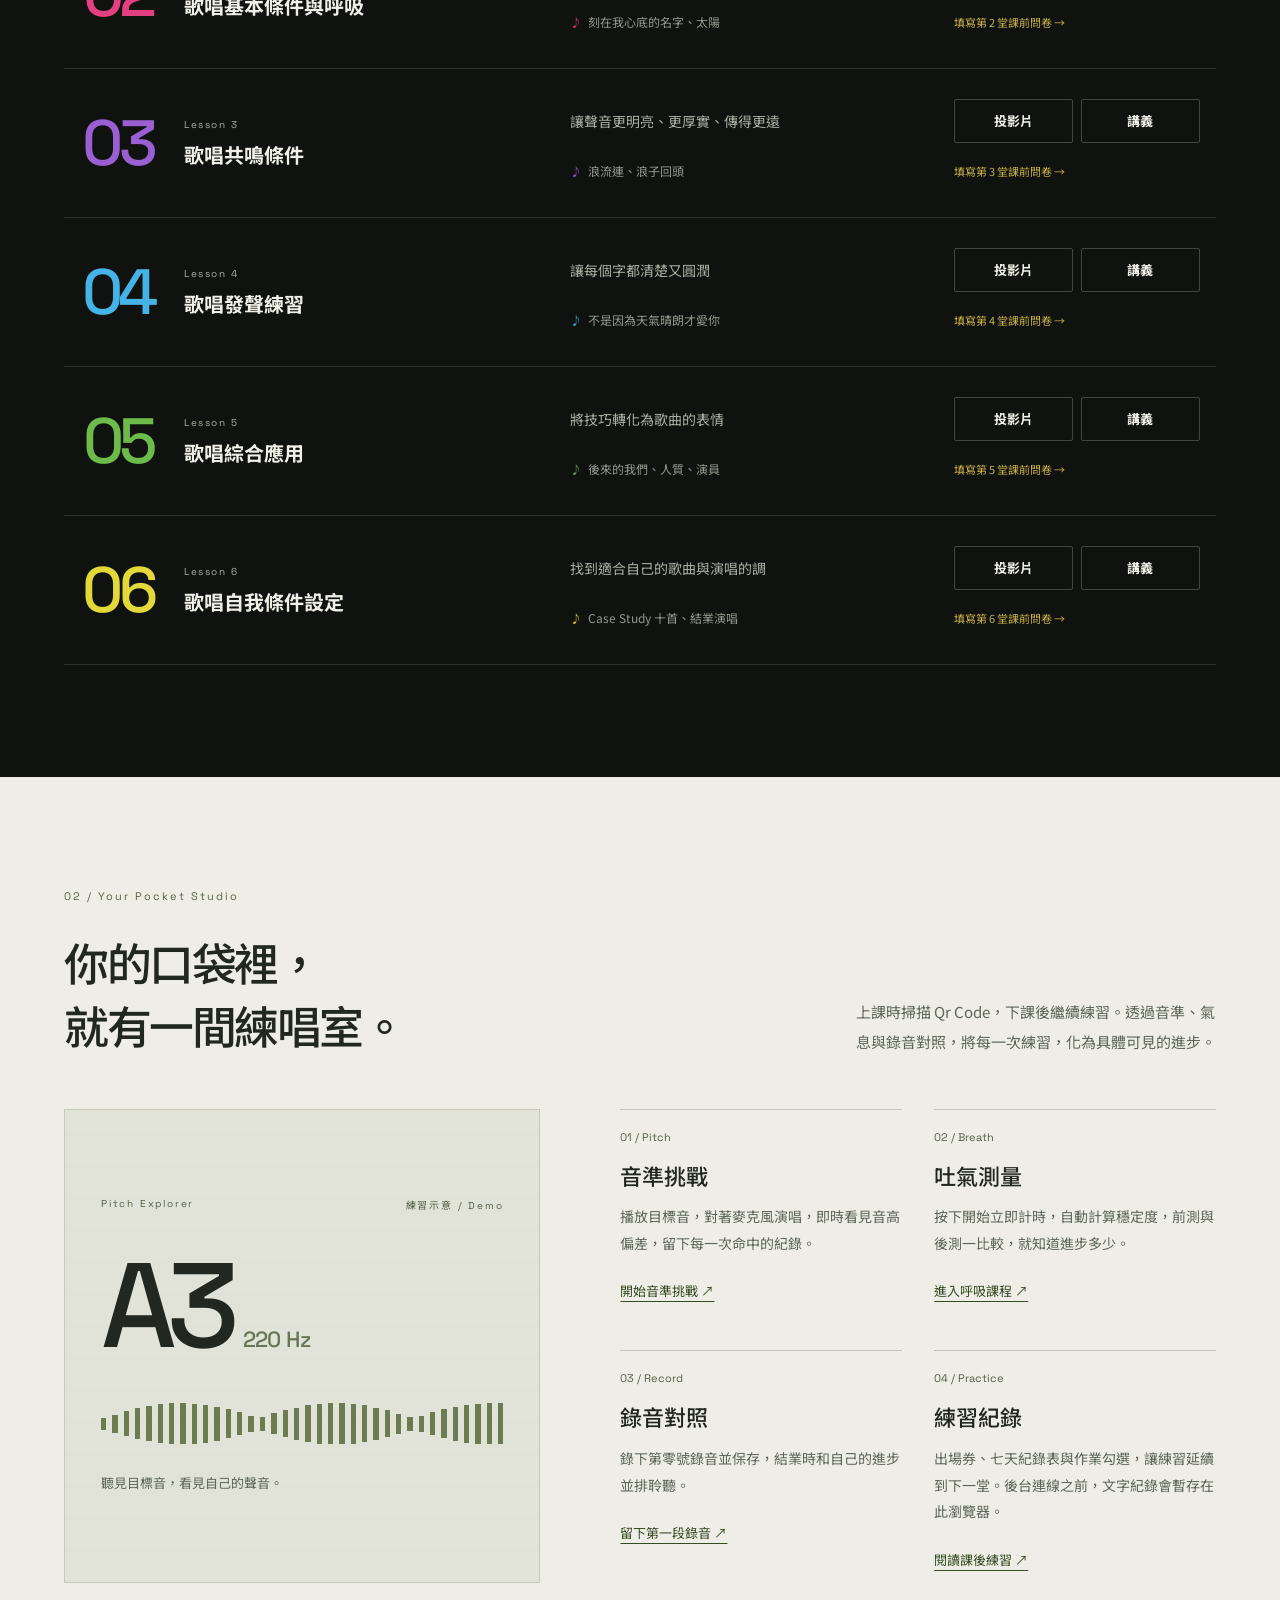
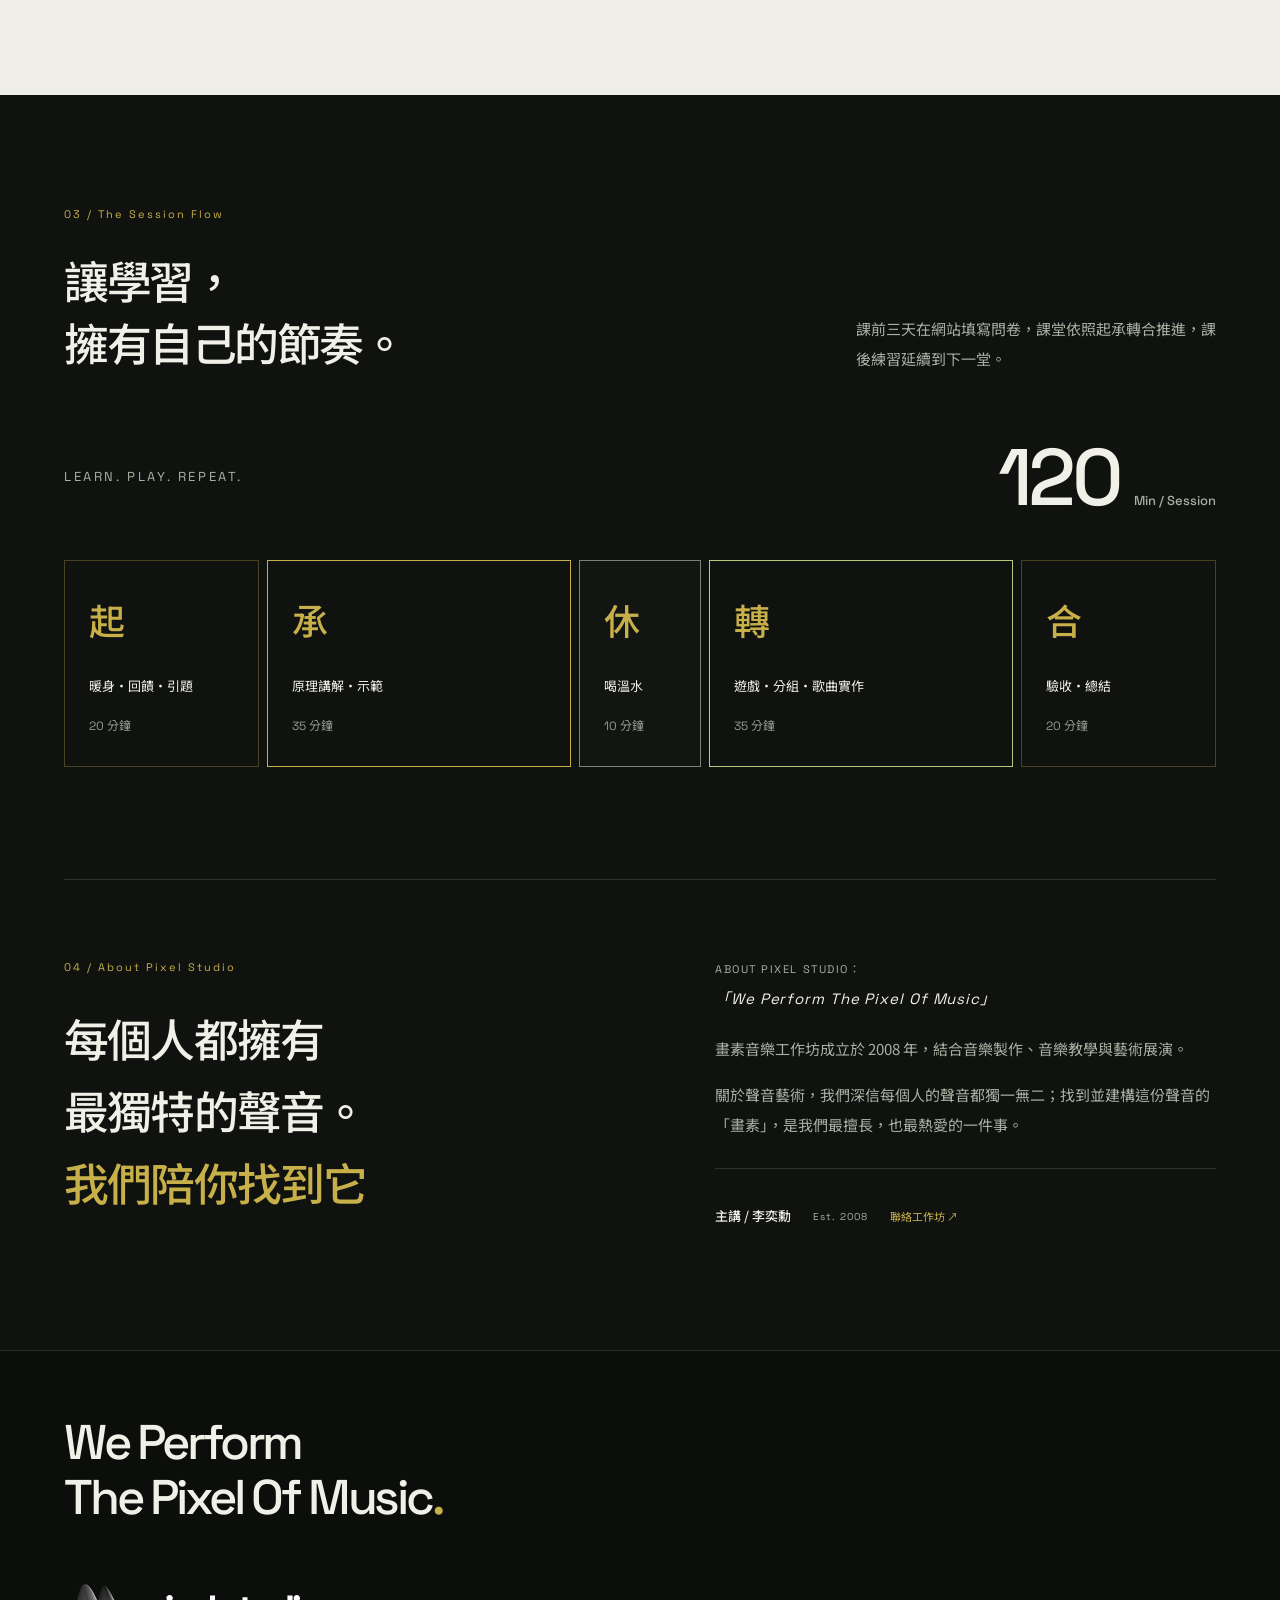
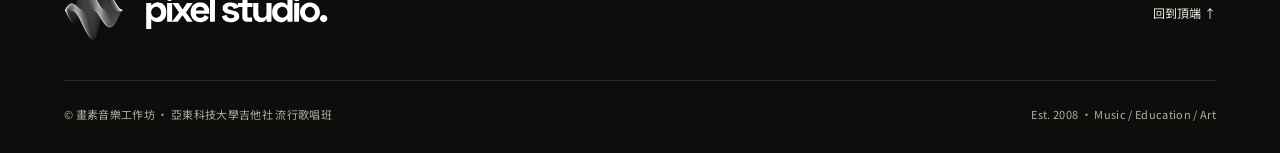
==== commit ca3d7882: "Rewrite Vocal Lab text in Leo's voice Slides, home page, surveys, handbook (and its PDF) and widget " ====
--- a/index.html
+++ b/index.html
@@ -12,28 +12,28 @@
 <meta name="theme-color" content="#101210">
 <meta property="og:title" content="流行歌唱班｜畫素音樂工作坊 Pixel Studio">
 <meta property="og:description" content="六堂課，找到屬於自己的聲音。">
-<meta property="og:image" content="https://leoleehr.github.io/vocal_music/assets/og-image-20261010.png">
+<meta property="og:image" content="https://leoleehr.github.io/vocal_music/assets/og-image-20261012.png">
 <meta property="og:image:type" content="image/png">
 <meta property="og:image:width" content="1200">
 <meta property="og:image:height" content="630">
-<meta property="og:image:alt" content="Pixel Studio 正式彩色聲波標誌｜VOCAL LAB 聲樂實驗室">
+<meta property="og:image:alt" content="Pixel Studio 正式彩色聲波標誌｜Vocal Lab 聲樂實驗室">
 <meta name="twitter:card" content="summary_large_image">
-<meta name="twitter:image" content="https://leoleehr.github.io/vocal_music/assets/og-image-20261010.png">
+<meta name="twitter:image" content="https://leoleehr.github.io/vocal_music/assets/og-image-20261012.png">
 <link rel="preconnect" href="https://fonts.googleapis.com">
 <link rel="preconnect" href="https://fonts.gstatic.com" crossorigin>
 <link href="https://fonts.googleapis.com/css2?family=Noto+Sans+TC:wght@400;500;700;900&family=Space+Grotesk:wght@500;700&display=swap" rel="stylesheet">
-<link href="https://fonts.googleapis.com/css2?family=Allura&text=We%20Perform%20the%20Pixel%20of%20Music&display=swap" rel="stylesheet">
-<link rel="stylesheet" href="assets/site.css?v=20261008v">
+<link href="https://fonts.googleapis.com/css2?family=Allura&text=We%20Perform%20The%20Pixel%20Of%20Music&display=swap" rel="stylesheet">
+<link rel="stylesheet" href="assets/site.css?v=20261012a">
 <link rel="stylesheet" href="assets/backend.css?v=20261008v">
 <link rel="stylesheet" href="assets/responsive.css?v=20261008v">
-<link rel="stylesheet" href="assets/studio.css?v=20261008v">
+<link rel="stylesheet" href="assets/studio.css?v=20261012a">
 <link rel="stylesheet" href="assets/home-art-direction.css?v=20261010b">
 </head>
 <body id="top" class="home">
 <a class="skip-link" href="#main">跳至主要內容</a>
 <header class="topbar">
   <div class="wrap">
-    <a class="brand" href="index.html" aria-label="pixel studio 畫素音樂工作坊 VOCAL LAB 首頁"><img class="brand-logo" src="assets/brand/pixel-studio-horizontal.svg" alt="pixel studio" width="2400" height="720"><span class="brand-caption">畫素音樂工作坊<br>VOCAL LAB</span></a>
+    <a class="brand" href="index.html" aria-label="Pixel Studio 畫素音樂工作坊 Vocal Lab 首頁"><img class="brand-logo" src="assets/brand/pixel-studio-horizontal.svg" alt="Pixel Studio" width="2400" height="720"><span class="brand-caption">畫素音樂工作坊<br>Vocal Lab</span></a>
     <nav aria-label="網站導覽">
       <a href="#lessons">課程</a>
       <a href="survey.html">問卷</a>
@@ -46,74 +46,74 @@
 <main id="main" tabindex="-1">
 <section class="home-hero" aria-labelledby="hero-title">
   <div class="wrap">
-    <div class="hero-meta"><span><i class="live-dot" aria-hidden="true"></i>PIXEL STUDIO / VOCAL LAB</span><span>亞東科技大學吉他社 · 流行歌唱班</span></div>
+    <div class="hero-meta"><span><i class="live-dot" aria-hidden="true"></i>Pixel Studio / Vocal Lab</span><span>亞東科技大學吉他社 · 流行歌唱班</span></div>
     <div class="hero-grid">
       <div class="hero-copy">
         <div class="hero-kicker">每一個聲音，都有自己的形狀。</div>
         <h1 id="hero-title">找到屬於<br>自己的<em>聲音。</em></h1>
-        <div class="english" aria-hidden="true">Find your voice.</div>
-        <p>從第一口呼吸，到唱出一首自己的歌。<br>六堂課，拆解聲音的畫素，讓技巧成為表達，<br>讓你的聲音，成為你的樣貌。</p>
+        <div class="english" aria-hidden="true">Find Your Voice.</div>
+        <p>從第一口呼吸，到唱出一首屬於自己的歌。<br>六堂課，拆解聲音的畫素，讓技巧成為表達，<br>讓你的聲音，成為你的樣貌。</p>
         <div class="hero-actions"><a class="btn primary" href="slides/lesson-01/index.html">開始探索第一堂 <span class="arrow" aria-hidden="true">↗</span></a><a class="text-link" href="#lessons">瀏覽六堂課程 ↓</a></div>
       </div>
       <div class="voice-art">
-        <span class="art-label">FIG. 01 — THE SHAPE OF SOUND</span><button class="motion-toggle" type="button" id="voice-motion" aria-pressed="false" title="聲波色彩流動">暫停動態 <span aria-hidden="true">Ⅱ</span></button>
+        <span class="art-label">Fig. 01 · The Shape Of Sound</span><button class="motion-toggle" type="button" id="voice-motion" aria-pressed="false" title="聲波色彩流動">暫停動態 <span aria-hidden="true">Ⅱ</span></button>
         <svg viewBox="0 0 500 500" role="img" aria-label="由多條彩虹流動聲波構成的聲音雕塑"><defs><linearGradient id="voice-gradient" x1="0" y1="0" x2="500" y2="0" gradientUnits="userSpaceOnUse" spreadMethod="repeat"><stop stop-color="#e8412b"/><stop offset=".14" stop-color="#e2407f"/><stop offset=".28" stop-color="#8a4fc0"/><stop offset=".42" stop-color="#2f5fc4"/><stop offset=".56" stop-color="#45b3e6"/><stop offset=".7" stop-color="#6cbb4b"/><stop offset=".84" stop-color="#d6e03a"/><stop offset=".94" stop-color="#f4a62a"/><stop offset="1" stop-color="#e8412b"/></linearGradient></defs><g stroke="#d3ed8920" stroke-width=".7"><path d="M20 250H480M250 30V470"/><circle cx="250" cy="250" r="210" fill="none"/></g><g class="voice-lines" fill="none" stroke="url(#voice-gradient)" stroke-width="1.2" id="voice-lines"></g></svg>
-        <span class="art-caption" aria-hidden="true">BREATH → RESONANCE → VOICE</span>
+        <span class="art-caption" aria-hidden="true">Breath → Resonance → Phonation</span>
         <span class="art-coordinate" aria-hidden="true">A3 / 220 Hz</span>
         <div class="voice-controls"><button type="button" id="voice-play" aria-pressed="false">▶ 聆聽聲音</button><label for="voice-frequency">頻率 <span id="voice-value">220 Hz</span><input id="voice-frequency" type="range" min="110" max="440" value="220" step="1" aria-label="聲波頻率（Hz）"></label></div>
       </div>
     </div>
-    <div class="hero-bottom"><div><b>06</b><span>堂聲音探索</span></div><div><b>120</b><span>分鐘 / 堂</span></div><div><b>01</b><span>獨一無二的你</span></div><a href="docs/vocal-class-handbook.pdf" download="流行歌唱班_講義與教案.pdf">完整 PDF 講義 ↗</a></div>
+    <div class="hero-bottom"><div><b>06</b><span>堂聲音探索</span></div><div><b>120</b><span>分鐘 / 堂</span></div><div><b>01</b><span>獨一無二的你</span></div><a href="docs/vocal-class-handbook.pdf" download="流行歌唱班_講義與教案.pdf">完整 Pdf 講義 ↗</a></div>
   </div>
 </section>
-<div class="studio-band" aria-hidden="true"><div class="wrap"><span>BREATH 呼吸</span><i><img src="assets/brand/pixel-studio-symbol-color.svg" alt="" width="64" height="64"></i><span>RESONANCE 共鳴</span><i><img src="assets/brand/pixel-studio-symbol-color.svg" alt="" width="64" height="64"></i><span>PHONATION 發聲</span><i><img src="assets/brand/pixel-studio-symbol-color.svg" alt="" width="64" height="64"></i><span>EXPRESSION 表達</span></div></div>
+<div class="studio-band" aria-hidden="true"><div class="wrap"><span>Breath 呼吸</span><i><img src="assets/brand/pixel-studio-symbol-color.svg" alt="" width="64" height="64"></i><span>Resonance 共鳴</span><i><img src="assets/brand/pixel-studio-symbol-color.svg" alt="" width="64" height="64"></i><span>Phonation 發聲</span><i><img src="assets/brand/pixel-studio-symbol-color.svg" alt="" width="64" height="64"></i><span>Expression 表達</span></div></div>
 <section class="block" id="lessons">
   <div class="wrap">
-    <div class="section-index">01 / THE LEARNING JOURNEY</div>
+    <div class="section-index">01 / The Learning Journey</div>
     <div class="sec-head">
       <h2>一步一步，<br>聽見與唱出自己的聲音。</h2>
       <p>從理解聲音到自彈自唱，每一堂都是下一步的起點。選擇課程，開啟投影片、閱讀講義，或先完成課前問卷。</p>
     </div>
-    <div class="journey-label" aria-hidden="true"><span>六堂課 / 六種探索</span><span>EXPLORE THE POSSIBILITIES</span></div>
+    <div class="journey-label" aria-hidden="true"><span>六堂課 / 六種探索</span><span>Explore The Possibilities</span></div>
     <div class="lessons">
       <article class="lesson" style="--c:#e8412b">
-        <div class="top"><div class="no">01</div><h3><small>LESSON 1</small>歌唱序論</h3></div>
-        <p class="q">聲音如何形成、如何擴大？怎樣才算一個好主唱？</p>
+        <div class="top"><div class="no">01</div><h3><small>Lesson 1</small>歌唱序論</h3></div>
+        <p class="q">理解聲音的形成與擴大，認識好主唱的條件</p>
         <p class="songs">自選一首最喜歡的歌</p>
         <div class="links"><a class="main" href="slides/lesson-01/index.html">投影片</a><a href="handbook.html#lesson-1">講義</a></div>
         <a class="survey-link" href="survey.html?id=pre-1">填寫第 1 堂課前問卷 →</a>
       </article>
       <article class="lesson" style="--c:#e2407f">
-        <div class="top"><div class="no">02</div><h3><small>LESSON 2</small>歌唱基本條件與呼吸</h3></div>
-        <p class="q">歌唱的氣從哪裡來？如何讓氣息穩定又持久？</p>
+        <div class="top"><div class="no">02</div><h3><small>Lesson 2</small>歌唱基本條件與呼吸</h3></div>
+        <p class="q">找到歌唱氣息的來源，讓氣息穩定又持久</p>
         <p class="songs">刻在我心底的名字、太陽</p>
         <div class="links"><a class="main" href="slides/lesson-02/index.html">投影片</a><a href="handbook.html#lesson-2">講義</a></div>
         <a class="survey-link" href="survey.html?id=pre-2">填寫第 2 堂課前問卷 →</a>
       </article>
       <article class="lesson" style="--c:#9a5fd0">
-        <div class="top"><div class="no">03</div><h3><small>LESSON 3</small>歌唱共鳴條件</h3></div>
-        <p class="q">聲音如何變亮、變厚、變遠？</p>
+        <div class="top"><div class="no">03</div><h3><small>Lesson 3</small>歌唱共鳴條件</h3></div>
+        <p class="q">讓聲音更明亮、更厚實、傳得更遠</p>
         <p class="songs">浪流連、浪子回頭</p>
         <div class="links"><a class="main" href="slides/lesson-03/index.html">投影片</a><a href="handbook.html#lesson-3">講義</a></div>
         <a class="survey-link" href="survey.html?id=pre-3">填寫第 3 堂課前問卷 →</a>
       </article>
       <article class="lesson" style="--c:#45b3e6">
-        <div class="top"><div class="no">04</div><h3><small>LESSON 4</small>歌唱發聲練習</h3></div>
-        <p class="q">每個字如何唱得清楚又圓潤？</p>
+        <div class="top"><div class="no">04</div><h3><small>Lesson 4</small>歌唱發聲練習</h3></div>
+        <p class="q">讓每個字都清楚又圓潤</p>
         <p class="songs">不是因為天氣晴朗才愛你</p>
         <div class="links"><a class="main" href="slides/lesson-04/index.html">投影片</a><a href="handbook.html#lesson-4">講義</a></div>
         <a class="survey-link" href="survey.html?id=pre-4">填寫第 4 堂課前問卷 →</a>
       </article>
       <article class="lesson" style="--c:#6cbb4b">
-        <div class="top"><div class="no">05</div><h3><small>LESSON 5</small>歌唱綜合應用</h3></div>
-        <p class="q">如何將技巧轉化成表情？</p>
+        <div class="top"><div class="no">05</div><h3><small>Lesson 5</small>歌唱綜合應用</h3></div>
+        <p class="q">將技巧轉化為歌曲的表情</p>
         <p class="songs">後來的我們、人質、演員</p>
         <div class="links"><a class="main" href="slides/lesson-05/index.html">投影片</a><a href="handbook.html#lesson-5">講義</a></div>
         <a class="survey-link" href="survey.html?id=pre-5">填寫第 5 堂課前問卷 →</a>
       </article>
       <article class="lesson" style="--c:#e3d83a">
-        <div class="top"><div class="no">06</div><h3><small>LESSON 6</small>歌唱自我條件設定</h3></div>
-        <p class="q">哪些歌適合我？該用什麼調演唱？</p>
+        <div class="top"><div class="no">06</div><h3><small>Lesson 6</small>歌唱自我條件設定</h3></div>
+        <p class="q">找到適合自己的歌曲與演唱的調</p>
         <p class="songs">Case Study 十首、結業演唱</p>
         <div class="links"><a class="main" href="slides/lesson-06/index.html">投影片</a><a href="handbook.html#lesson-6">講義</a></div>
         <a class="survey-link" href="survey.html?id=pre-6">填寫第 6 堂課前問卷 →</a>
@@ -124,16 +124,16 @@
 
 <section class="block tools-section" id="tools">
   <div class="wrap">
-    <div class="section-index">02 / YOUR POCKET STUDIO</div>
+    <div class="section-index">02 / Your Pocket Studio</div>
     <div class="sec-head">
       <h2>你的口袋裡，<br>就有一間練唱室。</h2>
-      <p>上課時掃描 QR Code，下課後繼續練習。用音準、氣息與錄音對照，把每一次練習，變成看得見的進步。</p>
+      <p>上課時掃描 Qr Code，下課後繼續練習。透過音準、氣息與錄音對照，將每一次練習，化為具體可見的進步。</p>
     </div>
-    <div class="practice-layout"><div class="practice-display" aria-hidden="true"><div class="practice-top"><span>PITCH EXPLORER</span><span>練習示意 / DEMO</span></div><div class="practice-note">A3<small>220 Hz</small></div><div class="meter"><i style="--h:12px"></i><i style="--h:18px"></i><i style="--h:25px"></i><i style="--h:31px"></i><i style="--h:35px"></i><i style="--h:39px"></i><i style="--h:41px"></i><i style="--h:41px"></i><i style="--h:40px"></i><i style="--h:38px"></i><i style="--h:34px"></i><i style="--h:29px"></i><i style="--h:23px"></i><i style="--h:16px"></i><i style="--h:14px"></i><i style="--h:21px"></i><i style="--h:27px"></i><i style="--h:32px"></i><i style="--h:37px"></i><i style="--h:40px"></i><i style="--h:41px"></i><i style="--h:41px"></i><i style="--h:40px"></i><i style="--h:37px"></i><i style="--h:32px"></i><i style="--h:27px"></i><i style="--h:20px"></i><i style="--h:14px"></i><i style="--h:16px"></i><i style="--h:23px"></i><i style="--h:29px"></i><i style="--h:34px"></i><i style="--h:38px"></i><i style="--h:40px"></i><i style="--h:41px"></i><i style="--h:41px"></i></div><div class="practice-caption">聽見目標音。看見自己的聲音。</div></div><div class="features">
-      <div class="feature"><i>01 / PITCH</i><b>音準挑戰</b><span>播放目標音，對著麥克風唱，即時看見音高偏差，留下每一次命中的紀錄。</span><a class="feature-link" href="slides/lesson-02/index.html#s6">開始音準挑戰 ↗</a></div>
-      <div class="feature"><i>02 / BREATH</i><b>吐氣測量</b><span>按下開始立即計時，自動算出穩定度，前測後測一比就知道進步多少。</span><a class="feature-link" href="slides/lesson-02/index.html#s3">進入呼吸課程 ↗</a></div>
-      <div class="feature"><i>03 / RECORD</i><b>錄音對照</b><span>錄下第零號錄音並保存，結業時和自己的進步並排聆聽。</span><a class="feature-link" href="slides/lesson-01/index.html#s18">留下第一段錄音 ↗</a></div>
-      <div class="feature"><i>04 / PRACTICE</i><b>練習紀錄</b><span>出場券、七天紀錄表與作業勾選，讓練習延續到下一堂。後台連線前，文字紀錄會暫存在此瀏覽器。</span><a class="feature-link" href="handbook.html">閱讀課後練習 ↗</a></div>
+    <div class="practice-layout"><div class="practice-display" aria-hidden="true"><div class="practice-top"><span>Pitch Explorer</span><span>練習示意 / Demo</span></div><div class="practice-note">A3<small>220 Hz</small></div><div class="meter"><i style="--h:12px"></i><i style="--h:18px"></i><i style="--h:25px"></i><i style="--h:31px"></i><i style="--h:35px"></i><i style="--h:39px"></i><i style="--h:41px"></i><i style="--h:41px"></i><i style="--h:40px"></i><i style="--h:38px"></i><i style="--h:34px"></i><i style="--h:29px"></i><i style="--h:23px"></i><i style="--h:16px"></i><i style="--h:14px"></i><i style="--h:21px"></i><i style="--h:27px"></i><i style="--h:32px"></i><i style="--h:37px"></i><i style="--h:40px"></i><i style="--h:41px"></i><i style="--h:41px"></i><i style="--h:40px"></i><i style="--h:37px"></i><i style="--h:32px"></i><i style="--h:27px"></i><i style="--h:20px"></i><i style="--h:14px"></i><i style="--h:16px"></i><i style="--h:23px"></i><i style="--h:29px"></i><i style="--h:34px"></i><i style="--h:38px"></i><i style="--h:40px"></i><i style="--h:41px"></i><i style="--h:41px"></i></div><div class="practice-caption">聽見目標音，看見自己的聲音。</div></div><div class="features">
+      <div class="feature"><i>01 / Pitch</i><b>音準挑戰</b><span>播放目標音，對著麥克風演唱，即時看見音高偏差，留下每一次命中的紀錄。</span><a class="feature-link" href="slides/lesson-02/index.html#s6">開始音準挑戰 ↗</a></div>
+      <div class="feature"><i>02 / Breath</i><b>吐氣測量</b><span>按下開始立即計時，自動計算穩定度，前測與後測一比較，就知道進步多少。</span><a class="feature-link" href="slides/lesson-02/index.html#s3">進入呼吸課程 ↗</a></div>
+      <div class="feature"><i>03 / Record</i><b>錄音對照</b><span>錄下第零號錄音並保存，結業時和自己的進步並排聆聽。</span><a class="feature-link" href="slides/lesson-01/index.html#s18">留下第一段錄音 ↗</a></div>
+      <div class="feature"><i>04 / Practice</i><b>練習紀錄</b><span>出場券、七天紀錄表與作業勾選，讓練習延續到下一堂。後台連線之前，文字紀錄會暫存在此瀏覽器。</span><a class="feature-link" href="handbook.html">閱讀課後練習 ↗</a></div>
     </div>
   </div>
   </div>
@@ -141,29 +141,29 @@
 
 <section class="block">
   <div class="wrap">
-    <div class="section-index">03 / THE SESSION FLOW</div>
+    <div class="section-index">03 / The Session Flow</div>
     <div class="sec-head">
-      <h2>讓學習，<br>有自己的節奏。</h2>
-      <p>課前三天在網站填寫問卷，課堂依起承轉合推進，課後練習延續到下一堂。</p>
+      <h2>讓學習，<br>擁有自己的節奏。</h2>
+      <p>課前三天在網站填寫問卷，課堂依照起承轉合推進，課後練習延續到下一堂。</p>
     </div>
-    <div class="session-head"><span class="eyebrow">LEARN. PLAY. REPEAT.</span><div class="session-total">120 <small>MIN / SESSION</small></div></div>
+    <div class="session-head"><span class="eyebrow">Learn. Play. Repeat.</span><div class="session-total">120 <small>Min / Session</small></div></div>
     <div class="rhythm">
-      <div style="flex:20;background:#2f5fc4"><b>起</b>暖身・回饋・引題<br><small>20 分</small></div>
-      <div style="flex:35;background:#d6cf2c;color:#1a1800"><b>承</b>原理講解・示範<br><small>35 分</small></div>
-      <div style="flex:10;background:#33333b"><b>休</b>喝溫水<br><small>10 分</small></div>
-      <div style="flex:35;background:#e0402b"><b>轉</b>遊戲・分組・歌曲實作<br><small>35 分</small></div>
-      <div style="flex:20;background:#4f9e3a"><b>合</b>驗收・總結<br><small>20 分</small></div>
+      <div style="flex:20;background:#2f5fc4"><b>起</b>暖身・回饋・引題<br><small>20 分鐘</small></div>
+      <div style="flex:35;background:#d6cf2c;color:#1a1800"><b>承</b>原理講解・示範<br><small>35 分鐘</small></div>
+      <div style="flex:10;background:#33333b"><b>休</b>喝溫水<br><small>10 分鐘</small></div>
+      <div style="flex:35;background:#e0402b"><b>轉</b>遊戲・分組・歌曲實作<br><small>35 分鐘</small></div>
+      <div style="flex:20;background:#4f9e3a"><b>合</b>驗收・總結<br><small>20 分鐘</small></div>
     </div>
   </div>
 </section>
 
 <section class="block" id="about">
   <div class="wrap">
-    <div class="about"><div><div class="section-index">04 / ABOUT PIXEL STUDIO</div><h2 class="about-statement">每個人都具備<br>最獨特的聲音。<br><em>我們陪你找到它</em></h2></div><div class="about-copy"><p class="about-label">ABOUT PIXEL STUDIO：</p><p class="since">「We Perform the Pixel of Music」</p><p>畫素音樂工作坊成立於2008年，結合音樂製作、音樂教學、藝術展演。</p><p>關於聲音藝術，我們深信每個人的聲音都是最獨一無二的，而找到並架構起這份聲音的「畫素」，是我們最擅長且熱愛的一件事情。</p><div class="about-credit"><b>主講 / 李奕勳</b><span>EST. 2008</span><a href="mailto:musicallanding@gmail.com">聯絡工作坊 ↗</a></div></div></div>
+    <div class="about"><div><div class="section-index">04 / About Pixel Studio</div><h2 class="about-statement">每個人都擁有<br>最獨特的聲音。<br><em>我們陪你找到它</em></h2></div><div class="about-copy"><p class="about-label">About Pixel Studio：</p><p class="since">「We Perform The Pixel Of Music」</p><p>畫素音樂工作坊成立於 2008 年，結合音樂製作、音樂教學與藝術展演。</p><p>關於聲音藝術，我們深信每個人的聲音都獨一無二；找到並建構這份聲音的「畫素」，是我們最擅長，也最熱愛的一件事。</p><div class="about-credit"><b>主講 / 李奕勳</b><span>Est. 2008</span><a href="mailto:musicallanding@gmail.com">聯絡工作坊 ↗</a></div></div></div>
   </div>
 </section>
 </main>
-<footer><div class="wrap"><p class="footer-manifesto">We Perform<br>the Pixel of Music<span aria-hidden="true">.</span></p><div class="footer-main"><img class="footer-logo" src="assets/brand/pixel-studio-horizontal-mono-white.svg" alt="pixel studio" width="2400" height="720" loading="lazy"><a href="#top">回到頂端 ↑</a></div><div class="footer-bottom"><span>© 畫素音樂工作坊 · 亞東科技大學吉他社 流行歌唱班</span><span>EST. 2008 · MUSIC / EDUCATION / ART</span></div></div></footer>
+<footer><div class="wrap"><p class="footer-manifesto">We Perform<br>The Pixel Of Music<span aria-hidden="true">.</span></p><div class="footer-main"><img class="footer-logo" src="assets/brand/pixel-studio-horizontal-mono-white.svg" alt="Pixel Studio" width="2400" height="720" loading="lazy"><a href="#top">回到頂端 ↑</a></div><div class="footer-bottom"><span>© 畫素音樂工作坊 · 亞東科技大學吉他社 流行歌唱班</span><span>Est. 2008 · Music / Education / Art</span></div></div></footer>
 
 <nav class="tabbar" aria-label="主選單">
   <a href="#top" class="cur" data-sec="top"><svg viewBox="0 0 24 24" fill="none" stroke="currentColor" stroke-width="2" stroke-linecap="round" stroke-linejoin="round" aria-hidden="true"><path d="M3 11l9-7 9 7v9a1 1 0 0 1-1 1h-5v-6h-6v6H4a1 1 0 0 1-1-1z"/></svg>首頁</a>
@@ -172,7 +172,7 @@
   <a href="survey.html"><svg viewBox="0 0 24 24" fill="none" stroke="currentColor" stroke-width="2" stroke-linecap="round" stroke-linejoin="round" aria-hidden="true"><path d="M9 4h6a1 1 0 0 1 1 1v1H8V5a1 1 0 0 1 1-1z"/><path d="M8 5H6a1 1 0 0 0-1 1v14a1 1 0 0 0 1 1h12a1 1 0 0 0 1-1V6a1 1 0 0 0-1-1h-2"/><path d="M9 12l2 2 4-4"/></svg>問卷</a>
 </nav>
 
-<script src="assets/pixel.js?v=20261008v"></script>
+<script src="assets/pixel.js?v=20261012a"></script>
 <script src="assets/studio.js?v=20261008w"></script>
 <script src="assets/config.js?v=20261008v"></script>
 <script src="assets/backend.js?v=20261008v"></script>
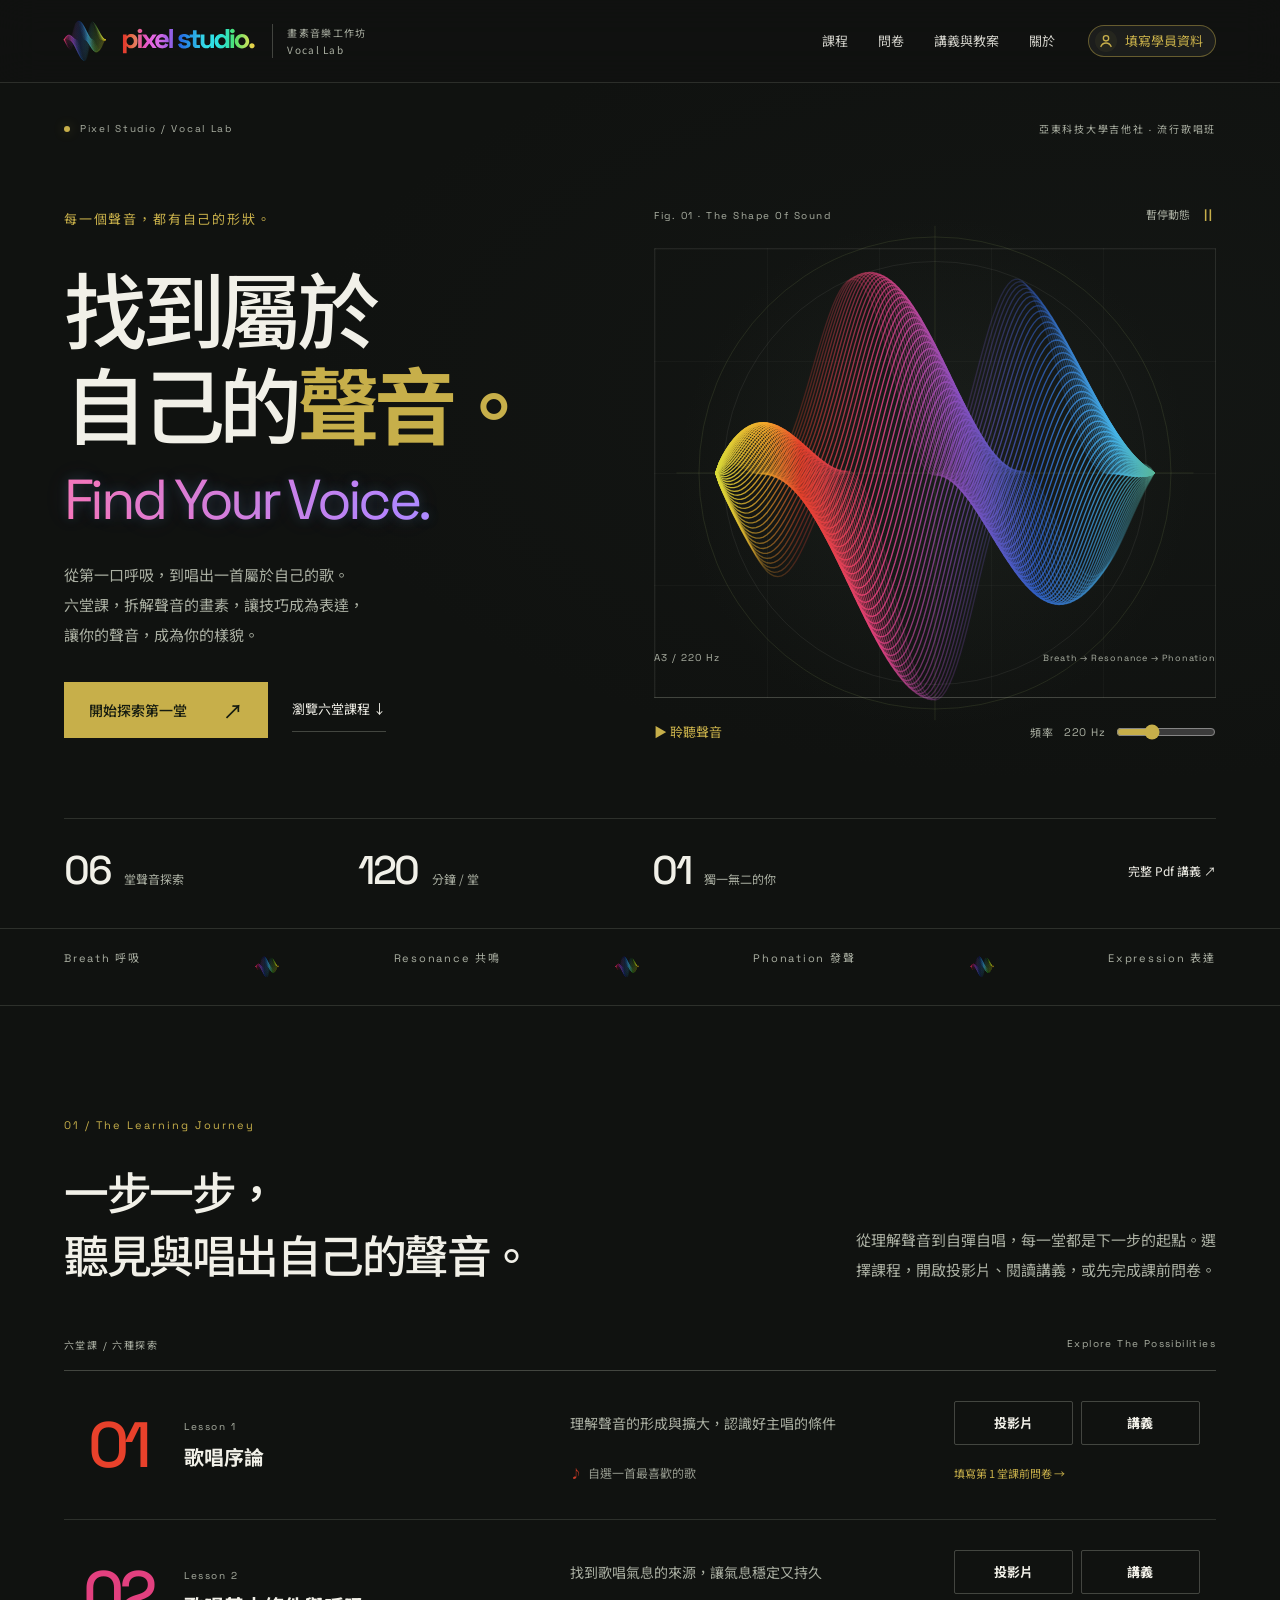
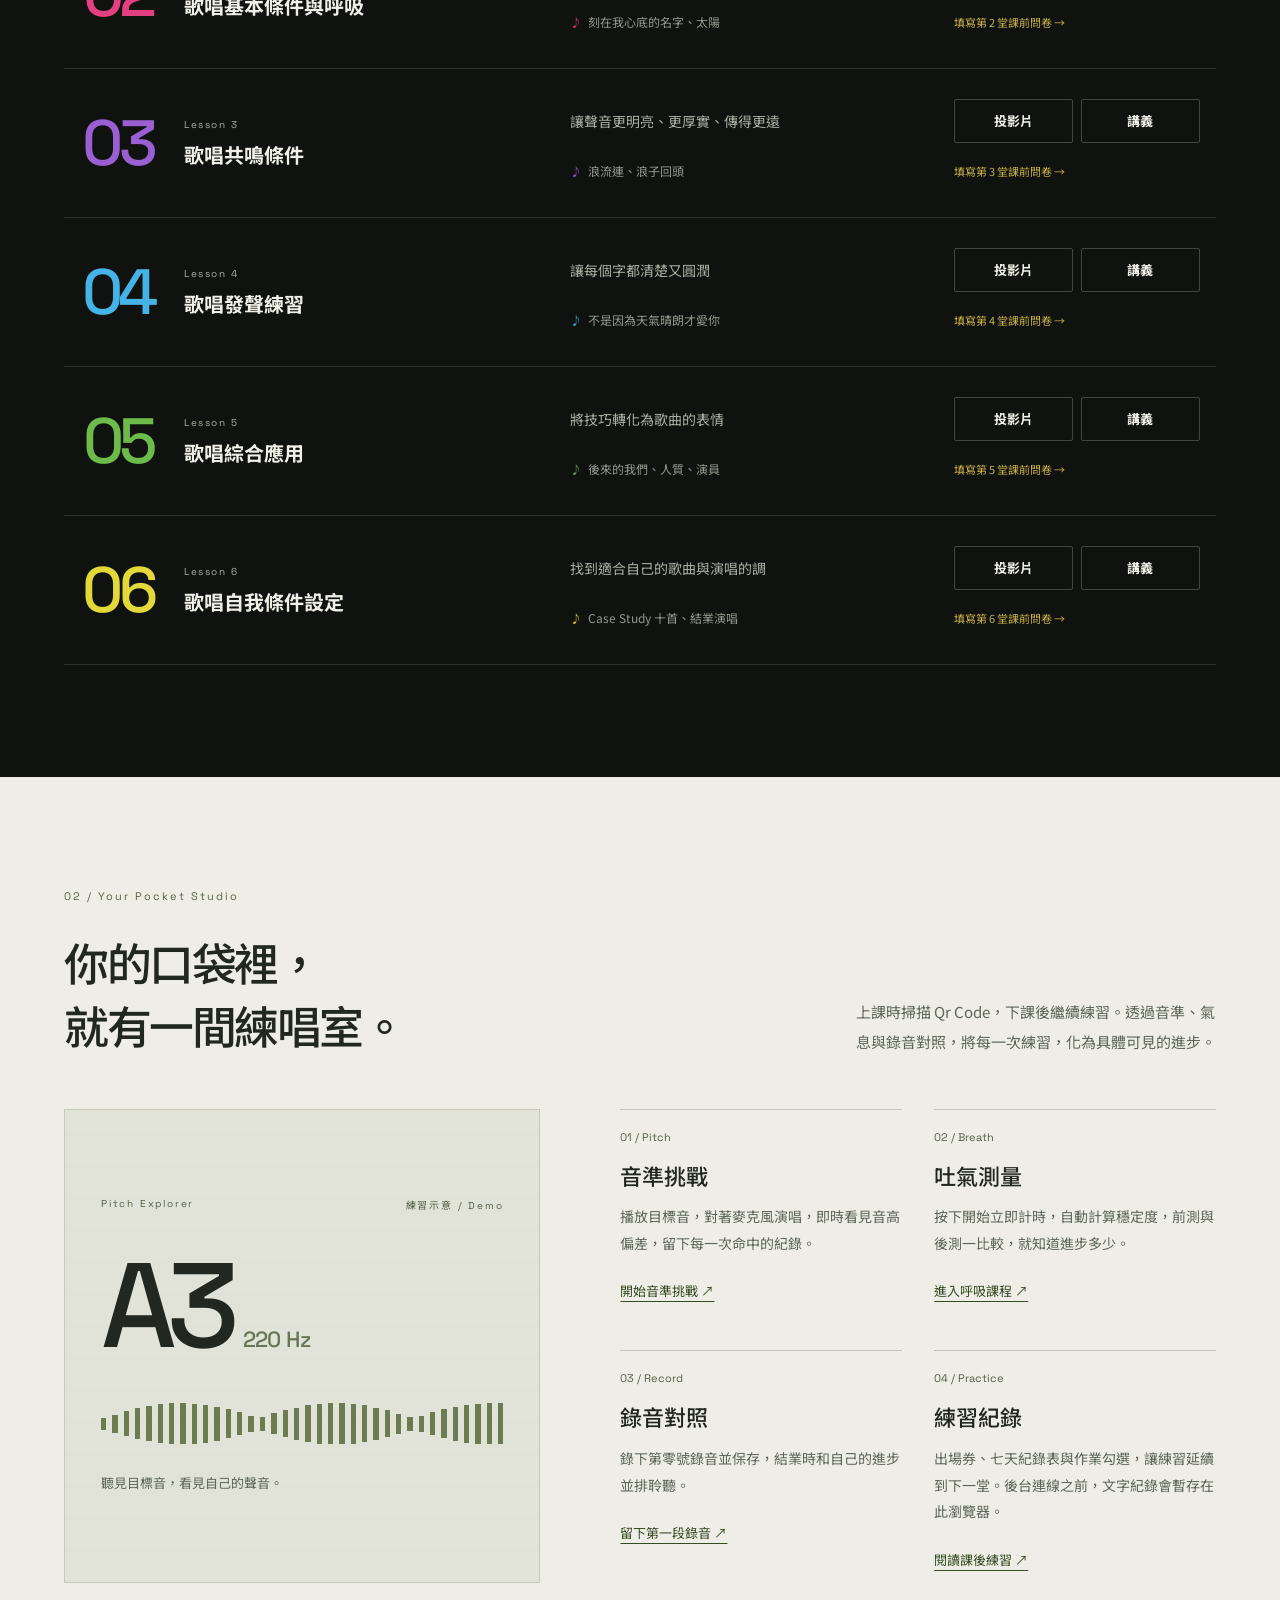
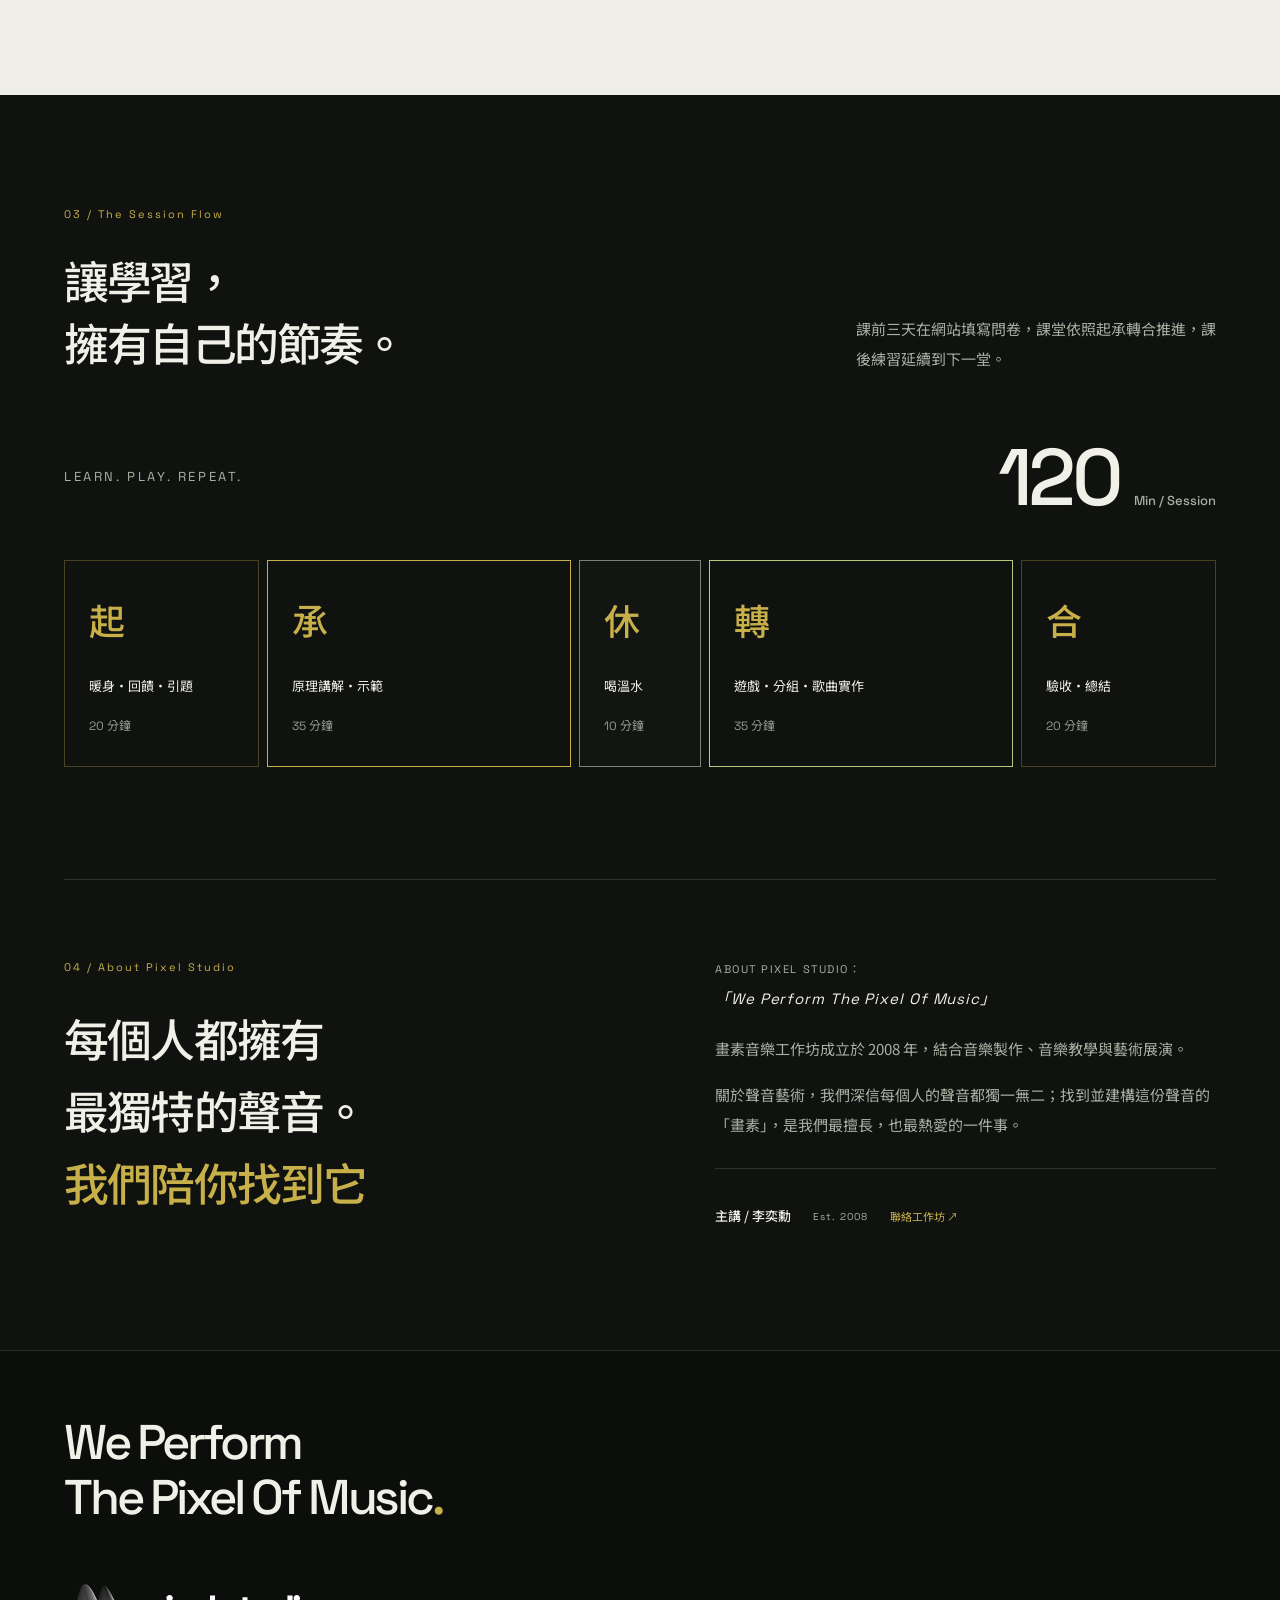
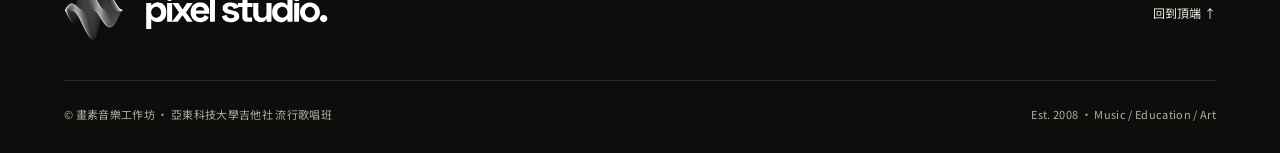
==== commit 7f9ad705: "Survey and backend: rename 科系 field to 學校科系／公司名稱 Profile modal, survey form, Apps Script sheet heade" ====
--- a/index.html
+++ b/index.html
@@ -175,7 +175,7 @@
 <script src="assets/pixel.js?v=20261012a"></script>
 <script src="assets/studio.js?v=20261008w"></script>
 <script src="assets/config.js?v=20261008v"></script>
-<script src="assets/backend.js?v=20261008v"></script>
+<script src="assets/backend.js?v=20261014v"></script>
 <script>
 (function () {
   var tabs = [].slice.call(document.querySelectorAll('.tabbar a[data-sec]'));
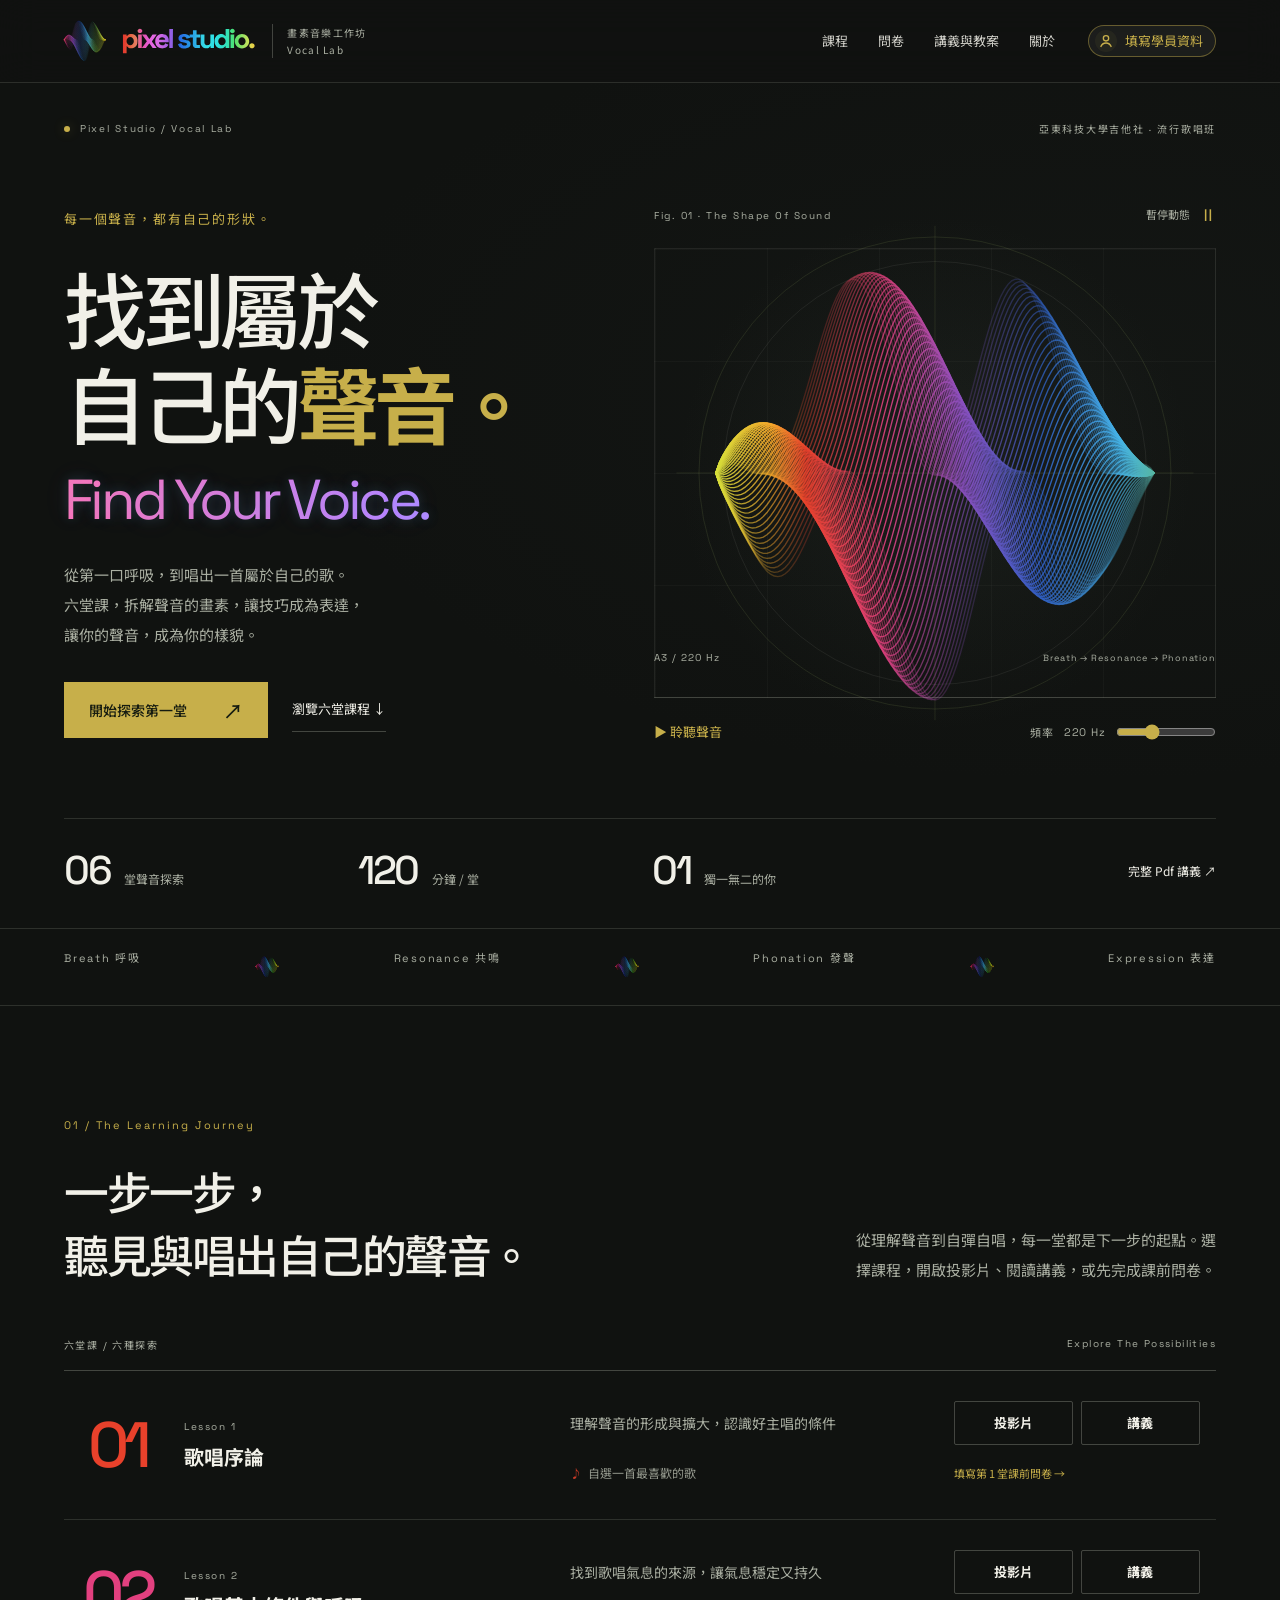
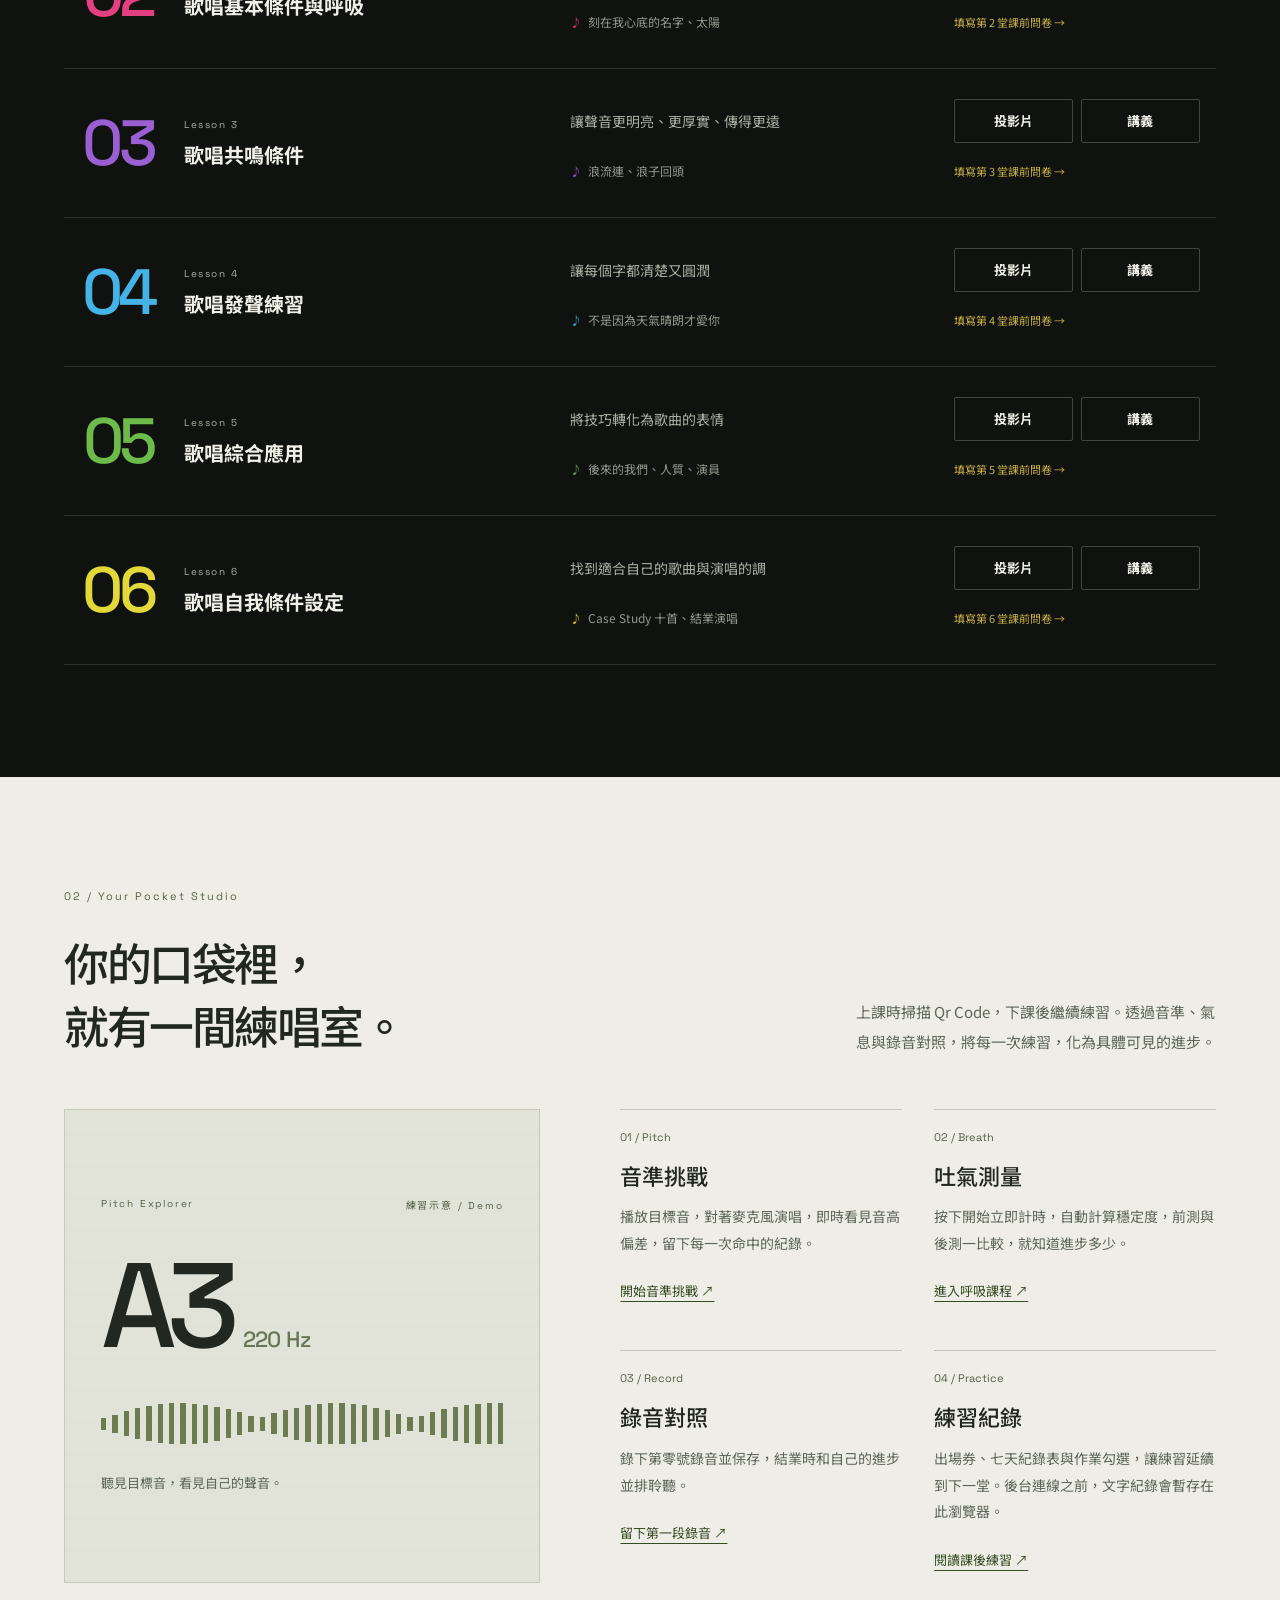
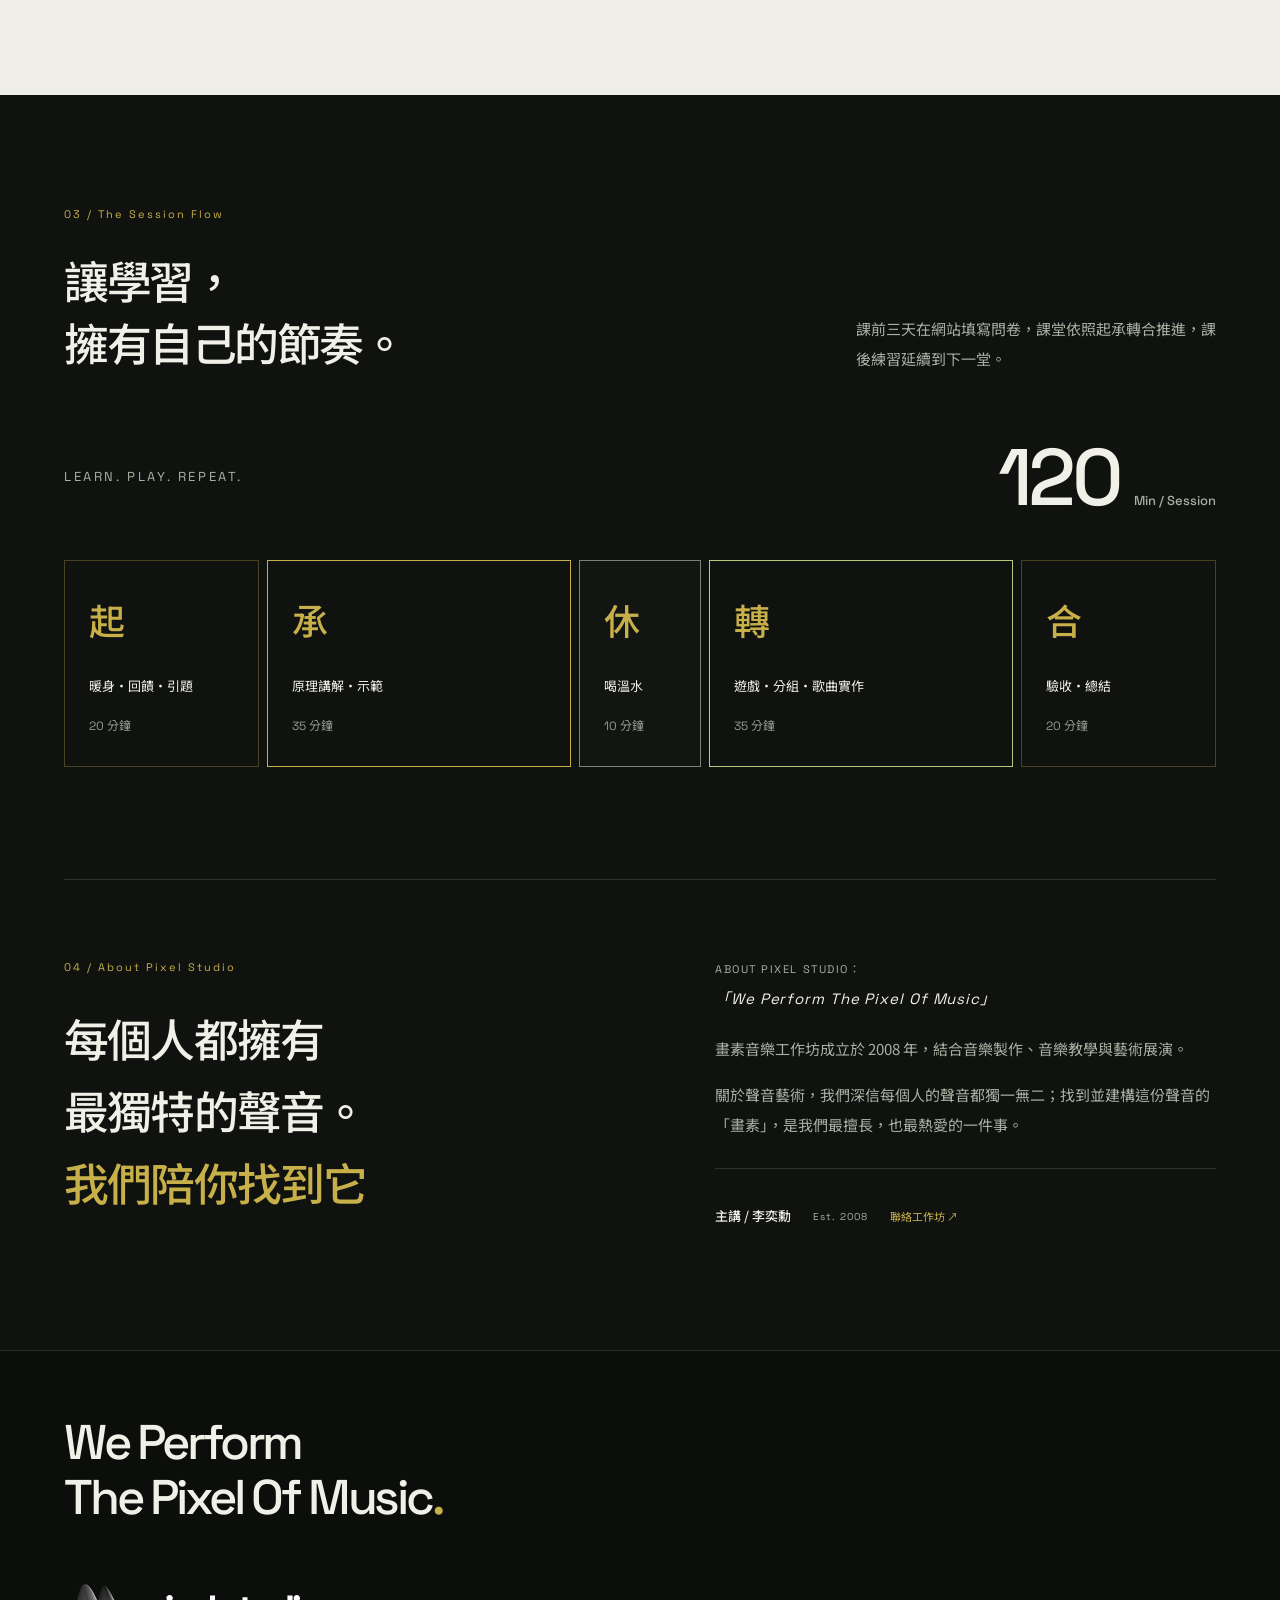
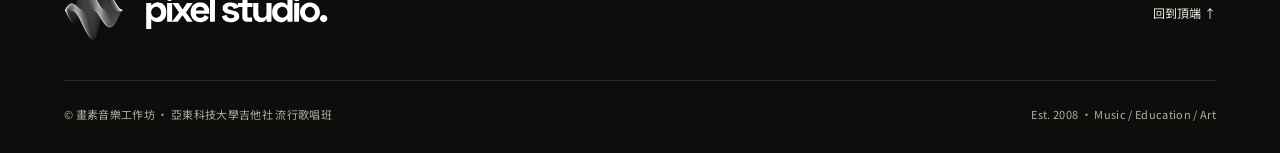
==== commit 1b9e51fa: "Redirect Vocal Lab legacy links to Pixel Studio" ====
--- a/index.html
+++ b/index.html
@@ -28,6 +28,7 @@
 <link rel="stylesheet" href="assets/responsive.css?v=20261008v">
 <link rel="stylesheet" href="assets/studio.css?v=20261012a">
 <link rel="stylesheet" href="assets/home-art-direction.css?v=20261010b">
+<script src="/vocal_music/legacy-redirect.js?v=20261014"></script>
 </head>
 <body id="top" class="home">
 <a class="skip-link" href="#main">跳至主要內容</a>
